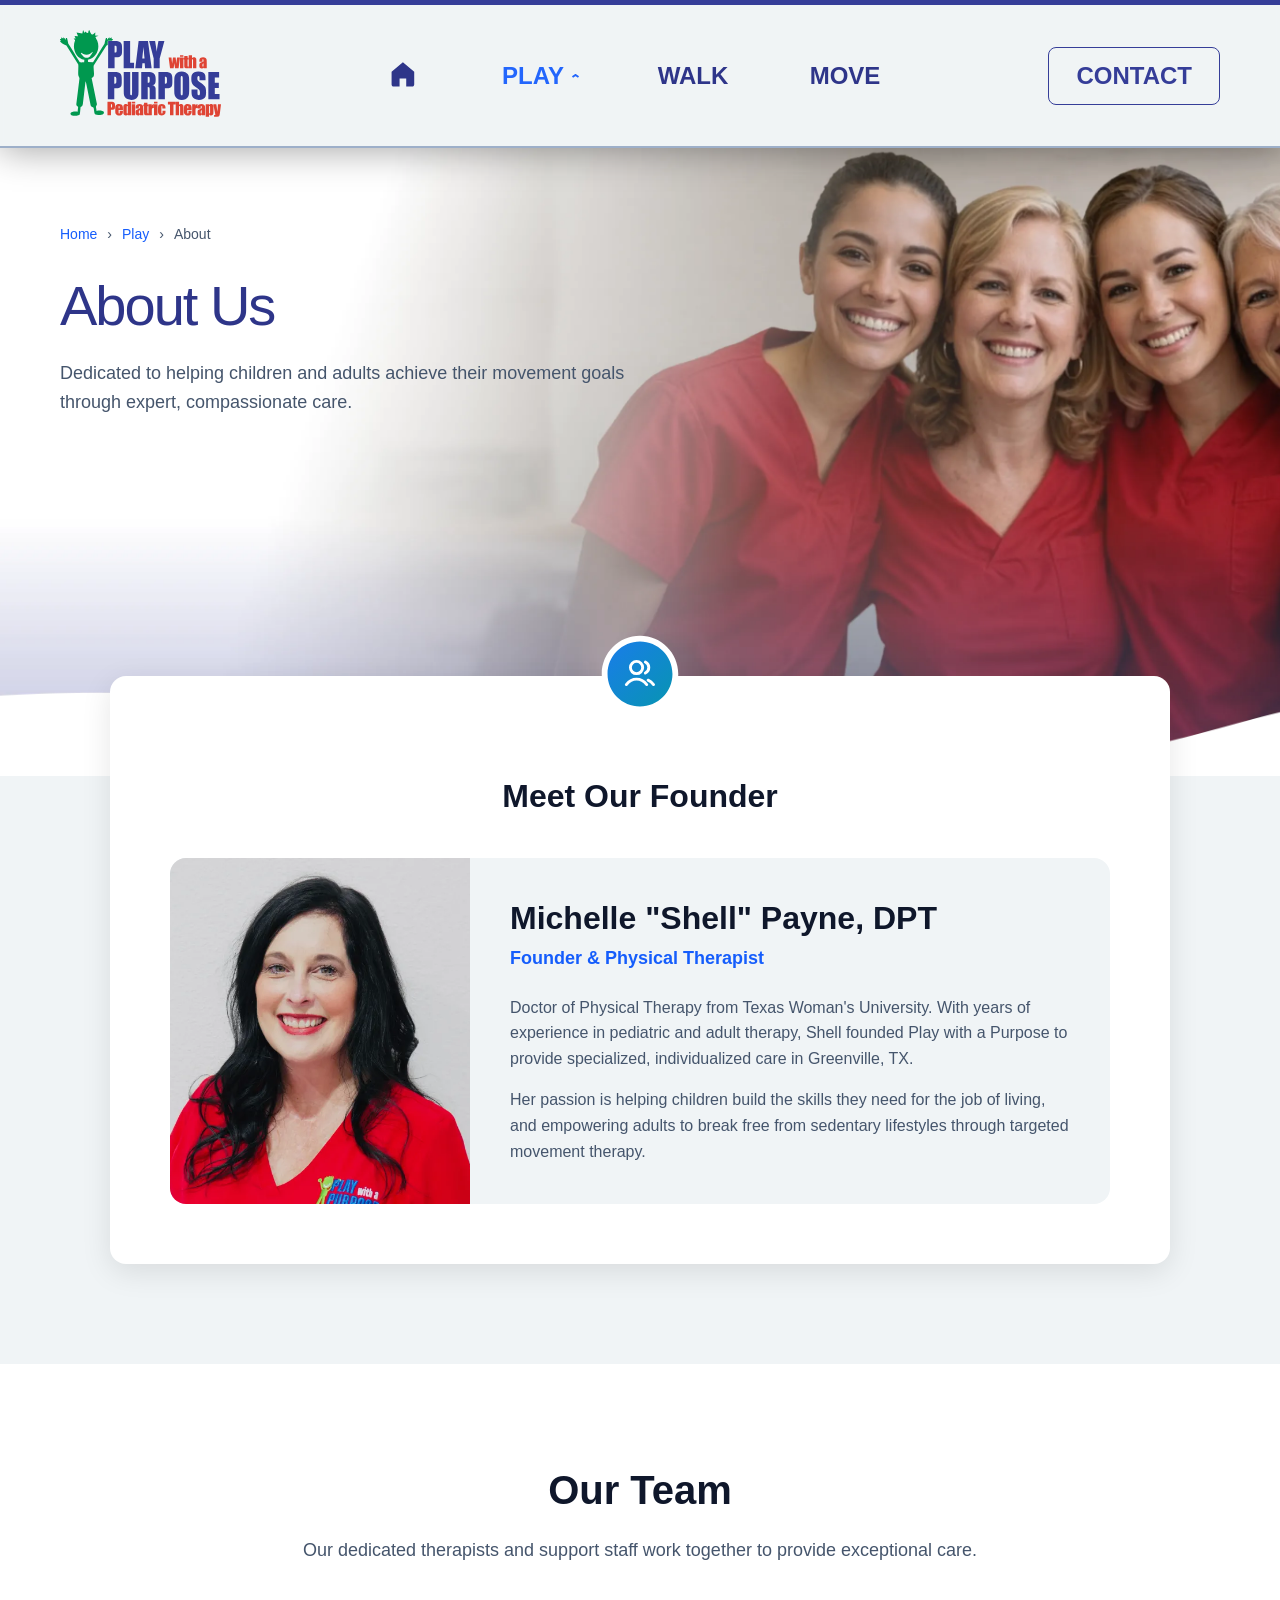
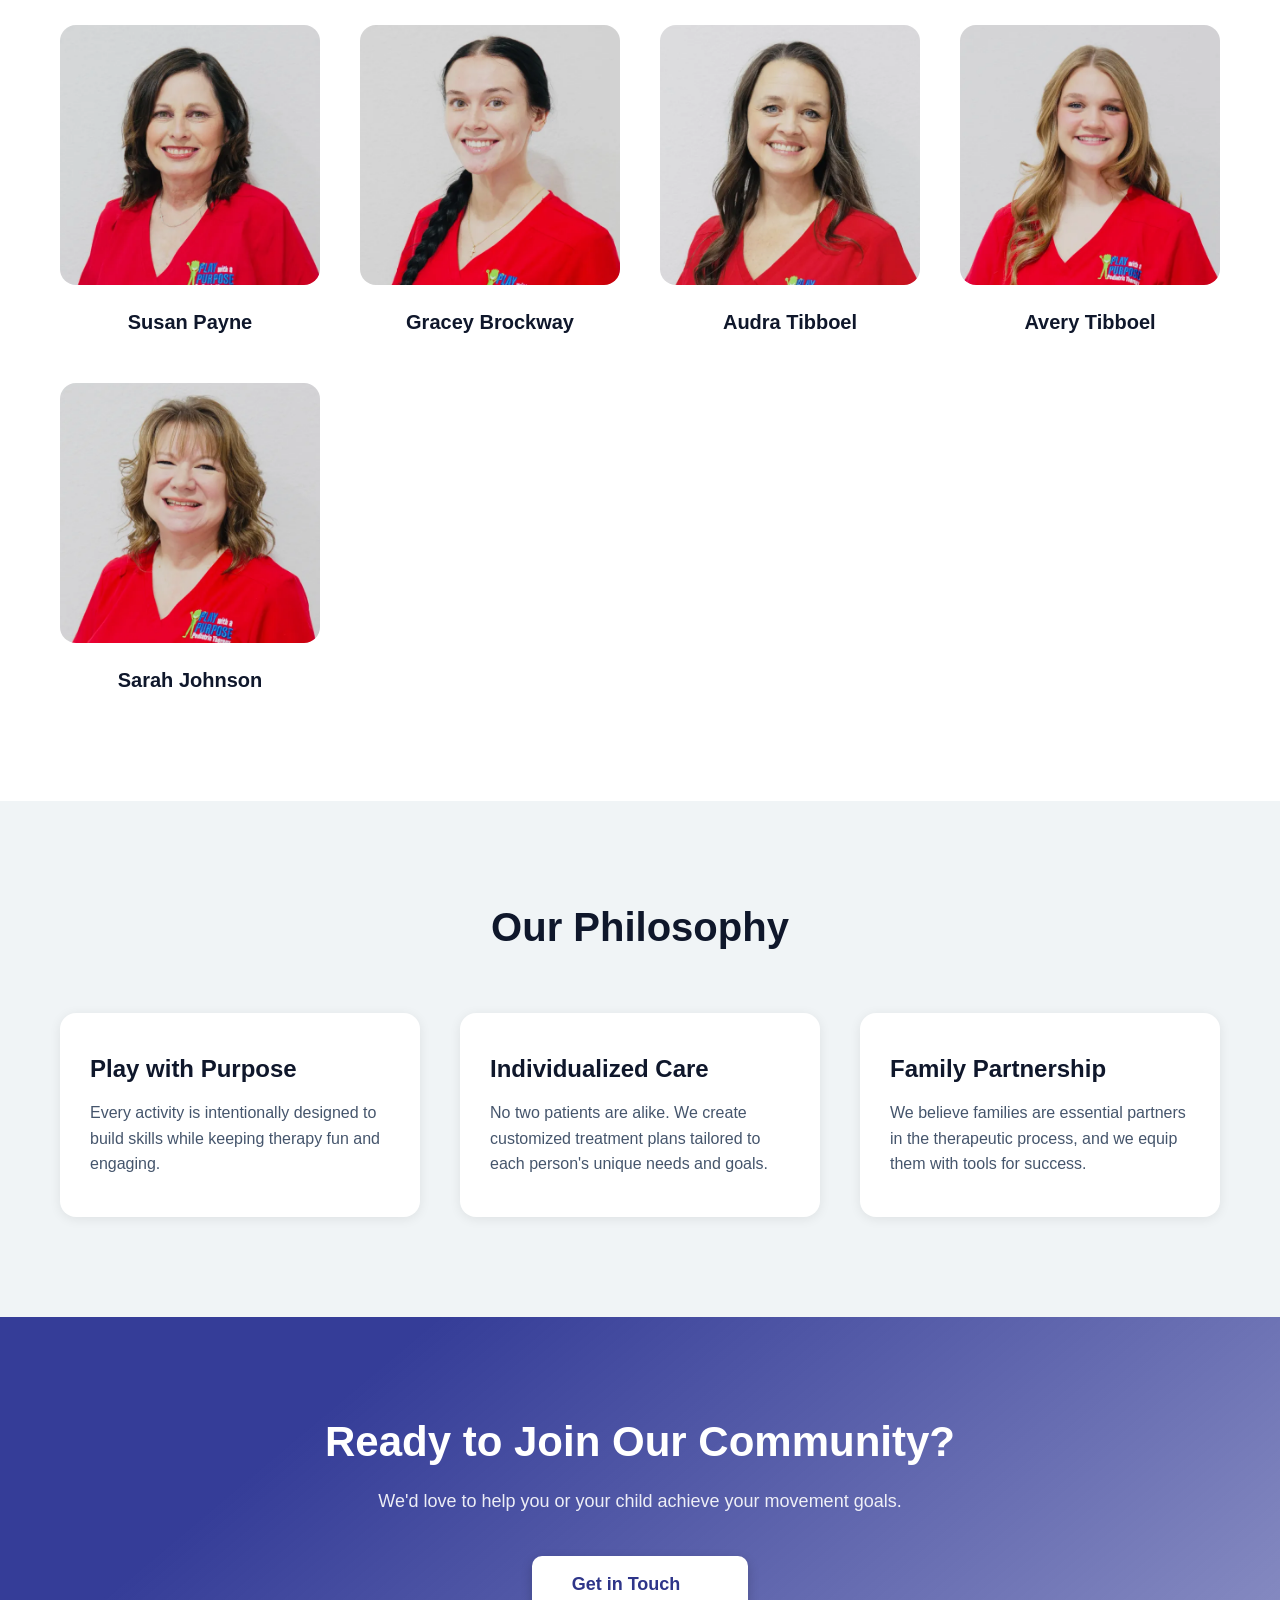
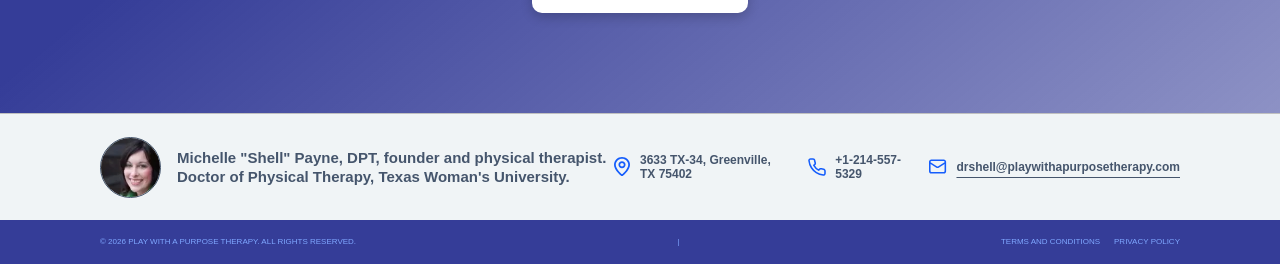
==== about.html @ e1e07c68 "Initial commit - pediatrics therapy website" ====
<!DOCTYPE html>
<html lang="en">
<head>
  <meta charset="UTF-8">
  <meta name="viewport" content="width=device-width, initial-scale=1.0">
  <title>About Us - Play with a Purpose Therapy</title>
  <meta name="description" content="Meet our team and learn about our approach to pediatric therapy in Greenville, TX.">
  <link rel="stylesheet" href="css/main.css">
</head>
<body id="about">
  
  <!-- HEADER / NAVIGATION -->
  <header class="site-header">
    <div class="header-wrapper">
      <div class="header-content">
        <!-- Logo -->
        <a href="index.html" class="logo">
          <img src="assets/NAV/logo-play.svg" alt="Play with a Purpose Therapy" class="logo-img">
        </a>

        <!-- Desktop Navigation -->
        <nav class="desktop-nav">
          <a href="index.html" class="nav-home-icon">
            <svg width="29" height="28" viewBox="0 0 29 28" fill="none">
              <path d="M14.4 2.33L3.08 11.83V24.5C3.08 25.03 3.29 25.54 3.66 25.92C4.04 26.29 4.55 26.5 5.08 26.5H11.08V18.5H17.72V26.5H23.72C24.25 26.5 24.76 26.29 25.14 25.92C25.51 25.54 25.72 25.03 25.72 24.5V11.83L14.4 2.33Z" fill="#2E3589"/>
            </svg>
          </a>
          
          <div class="nav-links">
            <div class="nav-item has-submenu">
              <button class="nav-link active" id="playMenuBtn">
                PLAY
                <svg width="8" height="4" viewBox="0 0 8 4" class="arrow">
                  <path d="M1 1L4 3L7 1" stroke="#2366FC" stroke-width="2" fill="none"/>
                </svg>
              </button>
              <div class="submenu" id="playSubmenu">
                <a href="play.html" class="submenu-link has-icon">
                  <svg width="15" height="14" viewBox="0 0 15 14" fill="none">
                    <path d="M7.5 1L10 6L14.5 7L10.5 10.5L11.5 15L7.5 12.5L3.5 15L4.5 10.5L0.5 7L5 6L7.5 1Z" fill="#45556C"/>
                  </svg>
                  Pediatrics
                </a>
                <a href="conditions.html" class="submenu-link">Conditions</a>
                <a href="solutions.html" class="submenu-link">Solutions</a>
                <a href="understanding.html" class="submenu-link">Understanding</a>
                <a href="about.html" class="submenu-link active">About</a>
              </div>
            </div>
            
            <a href="walk.html" class="nav-link">WALK</a>
            <a href="move.html" class="nav-link">MOVE</a>
          </div>
        </nav>

        <!-- Contact Button (Desktop) -->
        <a href="contact.html" class="contact-btn desktop-contact">CONTACT</a>

        <!-- Mobile Hamburger -->
        <button class="hamburger" id="hamburgerBtn" aria-label="Menu">
          <span></span>
          <span></span>
          <span></span>
        </button>
      </div>
    </div>
  </header>

  <!-- MOBILE FULLSCREEN MENU -->
  <div class="mobile-menu" id="mobileMenu">
    <button class="close-menu" id="closeMenuBtn" aria-label="Close Menu">
      <svg width="24" height="24" viewBox="0 0 24 24" fill="none">
        <path d="M18 6L6 18M6 6L18 18" stroke="white" stroke-width="3" stroke-linecap="round"/>
      </svg>
    </button>
    
    <nav class="mobile-nav">
      <a href="index.html" class="mobile-nav-link">
        <svg width="29" height="28" viewBox="0 0 29 28" fill="none" class="home-icon">
          <path d="M14.4 2.33L3.08 11.83V24.5C3.08 25.03 3.29 25.54 3.66 25.92C4.04 26.29 4.55 26.5 5.08 26.5H11.08V18.5H17.72V26.5H23.72C24.25 26.5 24.76 26.29 25.14 25.92C25.51 25.54 25.72 25.03 25.72 24.5V11.83L14.4 2.33Z" fill="white"/>
        </svg>
        HOME
      </a>
      
      <div class="mobile-nav-item">
        <button class="mobile-nav-link mobile-submenu-toggle active" id="mobilePlayBtn">
          PLAY
          <svg width="12" height="8" viewBox="0 0 12 8" class="mobile-arrow">
            <path d="M1 1L6 6L11 1" stroke="white" stroke-width="2" fill="none"/>
          </svg>
        </button>
        <div class="mobile-submenu" id="mobilePlaySubmenu">
          <a href="play.html">Pediatrics</a>
          <a href="conditions.html">Conditions</a>
          <a href="solutions.html">Solutions</a>
          <a href="understanding.html">Understanding</a>
          <a href="about.html" class="active">About</a>
        </div>
      </div>
      
      <a href="walk.html" class="mobile-nav-link">WALK</a>
      <a href="move.html" class="mobile-nav-link">MOVE</a>
      <a href="contact.html" class="mobile-nav-link contact-link">CONTACT</a>
    </nav>
  </div>

  <!-- HERO SECTION - Simple 700px background -->
  <section class="hero-secondary about-hero">
    <div class="hero-background">
      <img src="assets/play-about/hero-img.webp" alt="" class="hero-bg-image">
    </div>
    
    <div class="hero-content-wrapper dark">
      <div class="breadcrumb">
        <a href="index.html">Home</a>
        <span class="separator">›</span>
        <a href="play.html">Play</a>
        <span class="separator">›</span>
        <span>About</span>
      </div>
      
      <h1 class="page-title">About Us</h1>
      <p class="page-description">
        Dedicated to helping children and adults achieve their movement goals through expert, compassionate care.
      </p>
    </div>
  </section>

  <!-- SECONDARY CONTENT SECTION - Overlapping white container -->
  <section class="secondary-content">
    <div class="secondary-container">
      
      <div class="secondary-card">
        <!-- Centered Icon - nested inside card so it moves with it -->
        <div class="section-icon-centered">
          <img src="assets/play-about/icons-large.svg" alt="">
        </div>

        <h2 class="section-title">Meet Our Founder</h2>

        <!-- FOUNDER CONTENT -->
      <div class="founder-card">
        <img src="assets/play-about/team-01-large.webp" alt="Michelle Shell Payne, DPT" class="founder-image">
        <div class="founder-content">
          <h2 class="founder-name">Michelle "Shell" Payne, DPT</h2>
          <p class="founder-title">Founder & Physical Therapist</p>
          <p class="founder-bio">
            Doctor of Physical Therapy from Texas Woman's University. With years of experience in pediatric and adult therapy, Shell founded Play with a Purpose to provide specialized, individualized care in Greenville, TX.
          </p>
          <p class="founder-bio">
            Her passion is helping children build the skills they need for the job of living, and empowering adults to break free from sedentary lifestyles through targeted movement therapy.
          </p>
        </div>
      </div>
      
    </div>
    
  </div>
  </section>

  <!-- TEAM SECTION -->
  <section class="team-section">
    <div class="team-container">
      <h2 class="section-title">Our Team</h2>
      <p class="section-description">
        Our dedicated therapists and support staff work together to provide exceptional care.
      </p>
      
      <div class="team-grid">
        
        
        <div class="team-member">
          <img src="assets/play-about/team-02.webp" alt="Team member" class="team-photo">
          <h3 class="team-name">Susan Payne</h3>
          <!-- <p class="team-role">Movement Specialist</p> -->
        </div>
        
        <div class="team-member">
          <img src="assets/play-about/team-03.webp" alt="Team member" class="team-photo">
          <h3 class="team-name">Gracey Brockway</h3>
          <!-- <p class="team-role">Orthotics Specialist</p> -->
        </div>
        
        <div class="team-member">
          <img src="assets/play-about/team-04.webp" alt="Team member" class="team-photo">
          <h3 class="team-name">Audra Tibboel</h3>
          <!-- <p class="team-role">Physical Therapist</p> -->
        </div>
        
        <div class="team-member">
          <img src="assets/play-about/team-05.webp" alt="Team member" class="team-photo">
          <h3 class="team-name">Avery Tibboel</h3>
          <!-- <p class="team-role">Office Manager</p> -->
        </div>
        <div class="team-member">
          <img src="assets/play-about/team-06.webp" alt="Team member" class="team-photo">
          <h3 class="team-name">Sarah Johnson</h3>
          <!-- <p class="team-role">Pediatric PT Assistant</p> -->
        </div>


      </div>
    </div>
  </section>

  <!-- PHILOSOPHY SECTION -->
  <section class="philosophy-section">
    <div class="philosophy-container">
      <h2 class="section-title">Our Philosophy</h2>
      <div class="philosophy-content">
        <div class="philosophy-item">
          <h3 class="philosophy-title">Play with Purpose</h3>
          <p class="philosophy-description">
            Every activity is intentionally designed to build skills while keeping therapy fun and engaging.
          </p>
        </div>
        <div class="philosophy-item">
          <h3 class="philosophy-title">Individualized Care</h3>
          <p class="philosophy-description">
            No two patients are alike. We create customized treatment plans tailored to each person's unique needs and goals.
          </p>
        </div>
        <div class="philosophy-item">
          <h3 class="philosophy-title">Family Partnership</h3>
          <p class="philosophy-description">
            We believe families are essential partners in the therapeutic process, and we equip them with tools for success.
          </p>
        </div>
      </div>
    </div>
  </section>

  <!-- CTA SECTION -->
  <section class="cta-section">
    <div class="cta-container">
      <h2 class="cta-title">Ready to Join Our Community?</h2>
      <p class="cta-description">We'd love to help you or your child achieve your movement goals.</p>
      <a href="contact.html" class="cta-btn">
        Get in Touch
        <svg width="16" height="16" viewBox="0 0 16 16" fill="none">
          <path d="M8 4L12 8L8 12M4 8H12" stroke="white" stroke-width="2" stroke-linecap="round"/>
        </svg>
      </a>
    </div>
  </section>

  <!-- FOOTER -->
  <footer class="site-footer">
    <div class="footer-content">
      <div class="footer-bio">
        <img src="assets/NAV/footer-avatar.webp" alt="Michelle Shell Payne, DPT" class="footer-avatar">
        <p>Michelle "Shell" Payne, DPT, founder and physical therapist. Doctor of Physical Therapy, Texas Woman's University.</p>
      </div>
      
      <div class="footer-contact">
        <div class="footer-item">
          <img src="assets/NAV/footer-icon-address.svg" alt="" width="20" height="20">
          <span>3633 TX-34, Greenville, TX 75402</span>
        </div>
        
        <div class="footer-item">
          <img src="assets/NAV/footer-icon-phone.svg" alt="" width="20" height="20">
          <span>+1-214-557-5329</span>
        </div>
        
        <div class="footer-item">
          <img src="assets/NAV/footer-icon-email.svg" alt="" width="20" height="20">
          <a href="mailto:drshell@playwithapurposetherapy.com">drshell@playwithapurposetherapy.com</a>
        </div>
      </div>
    </div>
    
    <div class="footer-bottom">
      <p>© 2026 Play with a Purpose Therapy. All rights reserved.</p>
      <span class="divider">|</span>
      <div class="footer-links">
        <span>Terms and Conditions</span>
        <span>Privacy Policy</span>
      </div>
    </div>
  </footer>

  <script src="js/main.js"></script>
</body>
</html>
---- css/main.css ----
/* MAIN STYLES - LANDING PAGE */

:root {
  --main-blue: #353D98;
  --secondary-blue: #2E3589;
  --light-blue: #155DFC;
  --bright-blue: #2366FC;
  --accent-blue: #DBEAFE;
  --red: #E7000B;
  --green: #00A63E;
  --text-dark: #45556C;
  --text-darker: #0F172B;
  --bg-light: #F0F4F6;
  --bg-white: #FFFFFF;
  --max-width: 1500px;
}

html, body {
  margin: 0;
  padding: 0;
  width: 100%;
  max-width: 100%;
  overflow-x: hidden;
}

* {
  margin: 0;
  padding: 0;
  box-sizing: border-box;
  scrollbar-width: thin;
  scrollbar-color: transparent transparent;
}

body {
  font-size: 16px;
  font-family: 'Inter', sans-serif;
  text-decoration: none;
  font-family: 'Inter', -apple-system, BlinkMacSystemFont, 'Segoe UI', sans-serif;
  background-color: var(--bg-light);
  color: var(--text-dark);
  /* line-height: 1.6; ------- Caused layout issues in Hero Section */
}

/* Overlay scrollbar that appears on hover/scroll */
::-webkit-scrollbar {
  width: 8px;
}

::-webkit-scrollbar-track {
  background: transparent;
}

::-webkit-scrollbar-thumb {
  background: rgba(0, 0, 0, 0.3);
  border-radius: 4px;
  opacity: 0;
  transition: opacity 0.3s;
}

body:hover::-webkit-scrollbar-thumb,
body:active::-webkit-scrollbar-thumb {
  opacity: 1;
}

body:hover {
  scrollbar-color: rgba(0, 0, 0, 0.3) transparent;
}

/* ========== HEADER ========== */
.site-header {
  position: fixed;
  top: 0;
  left: 0;
  right: 0;
  z-index: 1000;
  background: rgba(240, 244, 246, 0.9);
  backdrop-filter: blur(2px);
  border-top: 5px solid var(--main-blue);
  box-shadow: 0 4px 35px rgba(0, 0, 0, 0.36);
}

.header-wrapper {
  width: 100%;
}

.header-content {
  max-width: var(--max-width);
  margin: 0 auto;
  display: flex;
  align-items: center;
  justify-content: space-between;
  padding: 25px 60px;
  position: relative;
}

.header-content::after {
  content: '';
  position: absolute;
  bottom: -2px;
  left: 0;
  right: 0;
  height: 2px;
  background: #9DAFC9;
  z-index: -1; /* Behind nav items and submenu */
}

.logo {
  display: block;
}

.logo-img {
  height: 87px;
  width: auto;
}

.desktop-nav {
  display: flex;
  align-items: center;
  gap: 46px;
  position: absolute;
  left: 50%;
  transform: translateX(-50%);
}

.nav-home-icon {
  display: flex;
  align-items: center;
  justify-content: center;
  width: 60px;
  height: 60px;
  padding: 14px;
  border: none;
  border-bottom: 3px solid transparent;
  transition: all 0.3s;
  text-decoration: none;
}

.nav-home-icon svg {
  width: 29px;
  height: 28px;
}

.nav-home-icon.active {
  border-bottom-color: var(--secondary-blue);
}

.nav-home-icon:hover {
  background: rgba(0, 0, 0, 0.05);
}

.nav-links {
  display: flex;
  align-items: center;
  gap: 27px;
}

.nav-item {
  position: relative;
}

.nav-link {
  font-family: 'Inter', sans-serif;
  font-weight: 700;
  font-size: 24px;
  color: var(--secondary-blue);
  text-decoration: none;
  text-transform: uppercase;
  padding: 22px;
  display: flex;
  align-items: center;
  gap: 8px;
  background: transparent;
  border: none;
  cursor: pointer;
  transition: background-color 0.3s;
  min-width: 125px;
  justify-content: center;
}

.nav-link:hover {
  background: rgba(0, 0, 0, 0.05);
}

.nav-link.active {
  color: var(--bright-blue);
}

.nav-link .arrow {
  transition: transform 0.3s;
}

.nav-item.active .arrow,
.nav-link.active .arrow {
  transform: rotate(180deg);
}

/* Submenu */
.submenu {
  position: absolute;
  top: calc(100% + 0px);
  left: 50%;
  transform: translateX(-50%);
  background: white;
  border: 1px solid #797979;
  border-radius: 15px;
  min-width: 300px;
  padding: 20px;
  opacity: 0;
  visibility: hidden;
  transform: translateX(-50%) translateY(-10px);
  transition: all 0.3s;
  z-index: 1001; /* Above header (z-index: 1000) */
  box-shadow: 0 4px 12.6px rgba(0, 0, 0, 0.25);
}

.submenu::before {
  content: '';
  position: absolute;
  top: -10px;
  left: 50%;
  transform: translateX(-50%);
  width: 20px;
  height: 21px;
  background: url('data:image/svg+xml,<svg width="20" height="21" viewBox="0 0 20 21" fill="white" xmlns="http://www.w3.org/2000/svg"><path d="M10 0L20 21H0L10 0Z"/></svg>') no-repeat center;
}

.submenu.active {
  opacity: 1;
  visibility: visible;
  transform: translateX(-50%) translateY(0);
}

.submenu-link {
  display: flex;
  align-items: center;
  gap: 10px;
  padding: 16px 40px 16px 40px;
  color: var(--text-dark);
  text-decoration: none;
  font-size: 16px;
  font-weight: 700;
  text-transform: uppercase;
  letter-spacing: 1.2px;
  transition: all 0.2s;
  border-bottom: 1px solid rgba(69, 85, 108, 0.2);
}

.submenu-link:last-child {
  border-bottom: none;
}

.submenu-link:hover {
  background: var(--bg-light);
  color: var(--light-blue);
}

.submenu-link.has-icon {
  padding-left: 40px;
}

.submenu-link svg {
  width: 14px;
  height: 14px;
}

.contact-btn {
  background: transparent;
  color: var(--main-blue);
  padding: 14px 27px;
  border-radius: 8px;
  font-weight: 700;
  font-size: 24px;
  text-decoration: none;
  border: 1px solid var(--main-blue);
  transition: all 0.3s;
}

.contact-btn:hover {
  background: var(--main-blue);
  color: white;
}

/* Hamburger Menu */
.hamburger {
  display: none;
  flex-direction: column;
  gap: 6px;
  background: none;
  border: none;
  cursor: pointer;
  padding: 10px;
}

.hamburger span {
  width: 30px;
  height: 3px;
  background: var(--main-blue);
  transition: all 0.3s;
}

.hamburger.active span:nth-child(1) {
  transform: rotate(45deg) translate(8px, 8px);
}

.hamburger.active span:nth-child(2) {
  opacity: 0;
}

.hamburger.active span:nth-child(3) {
  transform: rotate(-45deg) translate(8px, -8px);
}

/* Mobile Menu - Same as contact.css */
.mobile-menu {
  position: fixed;
  top: 0;
  left: 0;
  width: 100%;
  height: 100vh;
  background: linear-gradient(135deg, var(--main-blue) 0%, var(--secondary-blue) 100%);
  z-index: 9999;
  display: flex;
  flex-direction: column;
  align-items: center;
  justify-content: center;
  opacity: 0;
  visibility: hidden;
  transition: all 0.3s;
}

.mobile-menu.active {
  opacity: 1;
  visibility: visible;
}

.close-menu {
  position: absolute;
  top: 30px;
  right: 30px;
  background: none;
  border: none;
  cursor: pointer;
  padding: 10px;
}

.mobile-nav {
  display: flex;
  flex-direction: column;
  align-items: center;
  gap: 20px;
  width: 100%;
  max-width: 400px;
}

.mobile-nav-item {
  width: 100%;
}

.mobile-nav-link {
  font-family: 'Inter', sans-serif;
  font-weight: 700;
  font-size: 32px;
  color: white;
  text-decoration: none;
  padding: 20px;
  display: flex;
  align-items: center;
  justify-content: center;
  gap: 12px;
  background: transparent;
  border: none;
  cursor: pointer;
  width: 100%;
  transition: background-color 0.3s;
}

.mobile-nav-link:hover {
  background: rgba(255, 255, 255, 0.1);
}

.mobile-nav-link.active {
  background: rgba(255, 255, 255, 0.15);
}

.mobile-nav-link.contact-link {
  background: rgba(255, 255, 255, 0.2);
  border-radius: 8px;
  margin-top: 20px;
}

.mobile-nav-link .home-icon {
  width: 32px;
  height: 32px;
}

.mobile-submenu-toggle {
  justify-content: center;
}

.mobile-arrow {
  transition: transform 0.3s;
}

.mobile-nav-item.active .mobile-arrow {
  transform: rotate(180deg);
}

.mobile-submenu {
  max-height: 0;
  overflow: hidden;
  transition: max-height 0.3s;
  background: rgba(0, 0, 0, 0.2);
  border-radius: 8px;
  margin-top: 10px;
}


.mobile-submenu.active {
  max-height: 400px;
}

.mobile-submenu a {
  display: block;
  padding: 15px 20px;
  color: white;
  text-decoration: none;
  font-size: 20px;
  text-align: center;
  transition: background-color 0.2s;
}

.mobile-submenu a:hover {
  background: rgba(255, 255, 255, 0.1);
}

/* ==========================================================================
   MAIN CONTENT SECTIONS
   ========================================================================== */

/* 
  STANDARD SECTION PATTERN:
  - Direct section wrapper with max-width: var(--max-width) and margin: 0 auto
  - Horizontal padding: 60px (adjusts in responsive)
  - NO unnecessary nested wrapper divs unless there's a specific layout reason
  - Use flexbox for content layout
  - Use min-height instead of fixed height for responsive flexibility
  - Use max-width instead of fixed width for responsive flexibility
  
  EXCEPTION CASES:
  - Hero: Has .hero-background for full-width background image (uses absolute positioning)
  - If a section needs full-width background + centered content, use positioning like Hero
*/

/* ========== HERO SECTION ========== */
/* Special case: Full-width background image with centered content */
.hero {
  position: relative;
  width: 100%;
  min-height: 630px;
  margin-top: 148px;
  overflow: visible;
}

/* Full-width background layer */
.hero-background {
  position: absolute;
  top: 0;
  left: 0;
  width: 100%;
  height: 100%;
  overflow: hidden;
}

.hero-bg-image {
  width: 100%;
  height: 100%;
  object-fit: cover;
  object-position: 0 0;
  align-self: stretch;
}

.hero-content {
  position: relative;
  max-width: var(--max-width);
  margin: 0 auto;
  height: 100%;
  display: flex;
  align-items: flex-start;
  justify-content: space-between;
  padding: 0 60px;
  padding-top: 151px;
  padding-left: 114px;
  z-index: 2;
}

.hero-left {
  display: flex;
  flex-direction: column;
  align-items: flex-start; /* Prevents button from stretching full-width */
  gap: 24px;
  flex-shrink: 0;
  min-width: 506px;
}

.notification-pill {
  background: rgba(239, 246, 255, 0.12);
  backdrop-filter: blur(2px);
  border: 0px 0px 1.167px solid rgba(219, 234, 254, 0.28);
  border-radius: 2px;
  padding: 7px 15px;
  display: inline-flex;
  align-items: center;
  gap: 12px;
  font-family: 'Inter', sans-serif;
  font-weight: 500;
  font-size: 14px;
  color: white;
  max-width: 293px; /* Changed from width to max-width */
}

.pill-dot {
  width: 4.6px;
  height: 4.6px;
  background: white;
  border-radius: 50%;
}

.hero-title {
  font-family: 'Inter', sans-serif;
  font-weight: 800;
  font-size: 54.6px;
  letter-spacing: -2.3px;
  text-transform: uppercase;
  color: white;
  width: 506px;
  margin: 0;
}

.hero-subtitle {
  font-family: 'Inter', sans-serif;
  font-weight: 300;
  font-size: 58.9px;
  line-height: 80px;
  text-transform: uppercase;
  color: white;
  width: 495px;
  margin: 0;
}

#home .hero-subtitle {
  margin-top:-30px;
}

.hero-btn {
  background: #EDEDED;
  color: var(--light-blue);
  text-transform: uppercase;
  padding: 22px 43px;
  border-radius: 11px;
  font-family: 'Inter', sans-serif;
  font-weight: 700;
  font-size: 21px;
  text-decoration: none;
  display: inline-flex;
  align-items: center;
  gap: 13px;
  transition: transform 0.2s, box-shadow 0.2s;
}

.hero-btn:hover {
  transform: translateY(-2px);
  box-shadow: 0 4px 12px rgba(0, 0, 0, 0.2);
}

.btn-arrow {
  width: 15px;
  height: 15px;
}

.hero-right {
  position: relative;
  max-width: 808px; /* Match the image wrapper size */
  flex-shrink: 0; /* Prevent shrinking */
}





.hero-right::after {
  content: '';
  position: absolute;
  bottom: -100px; /* Or wherever */
  left: 0;
  width: 417px;
  height: 197px;
  background: url('assets/PORTAL/hero-gym-cushions.webp') no-repeat;
  background-size: contain;
  z-index: 5; /* Control layering */
}




.hero-image-wrapper {
  position: relative; /* Changed from absolute - allows natural flow */
  width: 808px;
  margin-top: -60px; /* Negative margin for upward shift instead of absolute positioning */
}

.hero-gym-image {
  width: 100%;
  height: auto; /* Changed from 100% to auto for proper aspect ratio */
}

.hero-cushions {
  position: absolute;
  left: 0;
  top: 417px;
  width: 417px;
  height: 197px;
  z-index: 1;
}

.hero-ropes {
  position: absolute;
  left: 75px;
  top: 666px;
  width: 250px;
  height: 248px;
  z-index: 3;
}

/* ========== THREE PATHS SECTION ========== */
/* Standard section pattern: max-width container with horizontal padding */
.three-paths {
  max-width: var(--max-width);
  margin: 0 auto;
  padding: 100px 60px;
}

.section-header {
  text-align: center;
  margin-bottom: 80px;
}

.section-header h2 {
  font-family: 'Inter', sans-serif;
  font-weight: 700;
  font-size: 43px;
  line-height: 40px;
  letter-spacing: -0.53px;
  color: var(--text-dark);
  margin-bottom: 20px;
}

.section-header p {
  font-family: 'Inter', sans-serif;
  font-weight: 400;
  font-size: 23px;
  line-height: 35px;
  letter-spacing: -0.31px;
  color: var(--text-dark);
}

.services-grid {
  display: flex;
  justify-content: space-between;
  gap: 25px;
  flex-wrap: wrap; /* Allow wrapping on smaller screens */
}

/* ALIGN TEXT LEFT --------------------------
.service-card {
  text-align: left;
}*/


.service-card {
  background: white;
  border-radius: 16px;
  width: 390px;
  height: 484px;
  overflow: hidden;
  box-shadow: 0px 4.341px 12.154px rgba(0, 0, 0, 0.15);
  position: relative;
}

.card-image {
  position: relative;
  height: 190px;
  overflow: hidden;
  border-radius: 16px 16px 0 0;
}

.card-image img {
  width: 100%;
  height: 100%;
  object-fit: cover;
}

.card-icon {
  position: absolute;
  top: 16px;
  left: 16px;
  width: 40px;
  height: 40px;
  z-index: 2;
}

.card-icon img {
  width: 100%;
  height: 100%;
}

.walk-shoe-decoration {
  position: absolute;
  top: 76.42px;
  left: 29.27px;
  width: 83.44px;
  height: 102.24px;
  z-index: 2;
}

.card-content {
  padding: 29.122px;
  display: flex;
  flex-direction: column;
  gap: 9.101px;
}

.card-header {
  text-align: left;
  margin-bottom: 9px;
}

.card-label {
  font-family: 'Inter', sans-serif;
  font-weight: 700;
  font-size: 10.921px;
  line-height: 14.561px;
  letter-spacing: 1.0921px;
  text-transform: uppercase;
  color: var(--light-blue);
  display: block;
  margin-bottom: 5px;
}

.card-label.red {
  color: var(--red);
}

.card-label.green {
  color: var(--green);
}

.card-title {
  font-family: 'Inter', sans-serif;
  font-weight: 700;
  font-size: 21.842px;
  line-height: 29.122px;
  letter-spacing: 0.064px;
  color: var(--text-darker);
  margin: 0;
  text-transform: uppercase;
}

.card-description {
  font-family: 'Inter', sans-serif;
  font-weight: 400;
  font-size: 14.561px;
  line-height: 23.662px;
  letter-spacing: -0.2844px;
  color: var(--text-dark);
  margin: 0;
}

p.card-description {
 
  max-height: 40px !important;
 
}
.card-btn {
  background: var(--light-blue);
  color: white;
  padding: 10.47px 20px;
  border-radius: 9.101px;
  font-family: 'Inter', sans-serif;
  font-weight: 500;
  font-size: 14.561px;
  text-decoration: none;
  display: flex;
  align-items: center;
  justify-content: center;
  gap: 10px;
  transition: transform 0.2s, box-shadow 0.2s;
  margin-top: 60px;
}

.card-btn:hover {
  transform: translateY(-2px);
  box-shadow: 0 4px 12px rgba(21, 93, 252, 0.4);
}

.btn-red {
  background: var(--red);
}

.btn-red:hover {
  box-shadow: 0 4px 12px rgba(231, 0, 11, 0.4);
}

.btn-green {
  background: var(--green);
}

.btn-green:hover {
  box-shadow: 0 4px 12px rgba(0, 166, 62, 0.4);
}

.card-btn svg {
  width: 14.561px;
  height: 14.561px;
}

/* ========== FOOTER ========== */
/* ========== FOOTER ========== */
/* Standard section pattern: max-width container with horizontal padding */
.site-footer {
  width: 100%;
}

.footer-content {
  display: flex;
  align-items: center;
  justify-content: space-between;
  padding: 0 100px;
  height: 107px;
  background: var(--bg-light);
  border-top: 1px solid #C0C0C0;
}

.footer-bio {
  display: flex;
  gap: 16px;
  align-items: center;
  max-width: 512px;
}

.footer-avatar {
  width: 61px;
  height: 61px;
  border-radius: 50%;
  border: 1.039px solid var(--text-dark);
  object-fit: cover;
  flex-shrink: 0;
}

.footer-bio p {
  font-size: 15px;
  line-height: 19px;
  color: var(--text-dark);
  font-weight: 600;
}

.footer-contact {
  display: flex;
  gap: 26px;
  align-items: center;
}

.footer-item {
  display: flex;
  align-items: center;
  gap: 8px;
  font-size: 12px;
  color: var(--text-dark);
  font-weight: 600;
}

.footer-item img {
  width: 20px;
  height: 20px;
  flex-shrink: 0;
}

.footer-item a {
  color: var(--text-dark);
  text-decoration: underline;
  text-decoration-skip-ink: none;
  text-underline-offset: 40%;
}

.footer-bottom {
  background: var(--main-blue);
  color: #7FA7FF;
  display: flex;
  align-items: center;
  justify-content: space-between;
  padding: 12px 100px;
  font-size: 8px;
  font-family: 'SF Pro Text', sans-serif;
  text-transform: uppercase;
  /* max-width: 1500px; */
  margin: 0 auto;
}

.footer-bottom p {
  margin: 0;
  line-height: 20px;
}

.footer-bottom .divider {
  line-height: 20px;
  margin: 0 7px;
}

.footer-links {
  display: flex;
  gap: 14px;
  align-items: center;
}

.footer-links span {
  line-height: 20px;
  cursor: default;
}

/* ========== RESPONSIVE ========== */
@media (max-width: 1024px) {
  .hero-content {
    flex-direction: column;
    padding: 100px 40px 40px;
    align-items: center;
    text-align: center;
  }
  
  .hero-left {
    align-items: center;
    margin-bottom: 40px;
    min-width: auto;
  }
  
  .hero-title {
    width: 100%;
    max-width: 600px;
  }
  
  .hero-subtitle {
    width: 100%;
    max-width: 600px;
  }
  
  .hero-right {
    margin-top: 0;
    margin-bottom: -100px;
    width: 90%;
    max-width: 500px;
    z-index: 10;
    position: relative;
  }
  
  .hero-image-wrapper {
    margin-top: 0;
    width: 100%;
  }
  
  .services-grid {
    flex-direction: column;
    align-items: center;
    padding: 0 40px;
  }
  
  .footer-content {
    flex-direction: column;
    gap: 40px;
  }
}

@media (max-width: 768px) {
  /* Show mobile menu elements */
  .desktop-nav,
  .desktop-contact {
    display: none;
  }
  
  .hamburger {
    display: flex;
  }
  
  .header-content {
    padding: 20px 30px;
  }
  
  .logo-img {
    height: 60px;
  }
  
  .hero {
    height: auto;
    margin-top: 100px;
  }
  
  .hero-content {
    padding: 60px 20px 40px;
    align-items: center;
    text-align: center;
  }
  
  .hero-left {
    align-items: center;
    margin-bottom: 30px;
  }
  
  .hero-right {
    margin-bottom: -80px;
  }
  
  .hero-cushions {
    display: none;
  }
  
  .hero-title {
    font-size: 36px;
    line-height: 1.2;
    width: 100%;
    text-align: center;
  }
  
  .three-paths {
    padding-top: 120px;
  }
  
  .hero-subtitle {
    font-size: 32px;
    line-height: 1.2;
    width: 100%;
    text-align: center;
  }
  
  .three-paths {
    padding: 80px 20px;
  }
  
  .section-header {
    margin-bottom: 60px;
  }
  
  .section-header h2 {
    font-size: 32px;
  }
  
  .section-header p {
    font-size: 18px;
  }
  
  .services-grid {
    padding: 0 20px;
  }
  
  .service-card {
    width: 100%;
    max-width: 400px;
  }
  
  .footer-content {
    padding: 30px 20px;
    flex-direction: column;
    height: auto;
    gap: 20px;
  }
  
  .footer-bio {
    flex-direction: column;
    text-align: center;
    align-items: center;
  }
  
  .footer-contact {
    flex-direction: column;
    gap: 15px;
  }
  
  .footer-bottom {
    flex-direction: column;
    gap: 10px;
    padding: 15px 20px;
  }
  
  .footer-bottom .divider {
    display: none;
  }
  
  .footer-links {
    flex-direction: column;
    gap: 8px;
  }
}

@media (max-width: 480px) {
  .hero-title {
    font-size: 28px;
  }
  
  .hero-subtitle {
    font-size: 26px;
  }
  
  .notification-pill {
    font-size: 12px;
    width: auto;
  }
  
  .section-header h2 {
    font-size: 28px;
  }
  
  .mobile-nav-link {
    font-size: 24px;
  }
  
  .mobile-submenu a {
    font-size: 18px;
  }
}

/* ========== PAGE HERO (SUBPAGES) ========== */
.page-hero {
  position: relative;
  padding: 180px 0 120px;
  background: var(--bg-light);
  overflow: hidden;
}

.page-hero .hero-background {
  position: absolute;
  top: 0;
  left: 0;
  width: 100%;
  height: 100%;
  z-index: 0;
}

.page-hero .hero-bg-image {
  width: 100%;
  height: 100%;
  object-fit: cover;
  opacity: 0.3;
}

.page-hero .hero-content-wrapper {
  position: relative;
  max-width: var(--max-width);
  margin: 0 auto;
  padding: 0 60px;
  z-index: 1;
}

.breadcrumb {
  font-family: 'Inter', sans-serif;
  font-size: 14px;
  color: var(--text-dark);
  margin-bottom: 30px;
  display: flex;
  align-items: center;
  gap: 10px;
}

.breadcrumb a {
  color: var(--light-blue);
  text-decoration: none;
  transition: color 0.2s;
}

.breadcrumb a:hover {
  color: var(--secondary-blue);
  text-decoration: underline;
}

.breadcrumb .separator {
  color: var(--text-dark);
}

.page-title {
  font-family: 'Inter', sans-serif;
  font-weight: 400;
  font-size: 56px;
  line-height: 1.2;
  letter-spacing: -2px;
  color: var(--secondary-blue);
  margin: 0 0 20px;
}

.page-subtitle {
  font-family: 'Inter', sans-serif;
  font-weight: 600;
  font-size: 32px;
  line-height: 1.3;
  color: var(--text-dark);
  margin: 0 0 20px;
}

.page-description {
  font-family: 'Inter', sans-serif;
  font-weight: 400;
  font-size: 18px;
  line-height: 1.6;
  color: var(--text-dark);
  max-width: 600px;
  margin: 0;
}

.hero-icon-large {
  margin-bottom: 30px;
}

.hero-icon-large img {
  width: 80px;
  height: 80px;
}

/* Page-specific hero colors */
.play-hero .page-title,
.play-hero .page-subtitle,
.play-hero .page-description,
.play-hero .breadcrumb {
  color: var(--light-blue);
  color: white;
}


.walk-hero .page-title,
.walk-hero .page-subtitle,
.walk-hero .page-description,
.walk-hero .breadcrumb{
  /* color: var(--red); */
  color: white;
}

/* Walk Hero - Matching Figma design */
.walk-label {
  display: inline-block;
  background: var(--red);
  padding: 7px 24px;
  border-radius: 8px;
  font-family: 'Inter', sans-serif;
  font-weight: 700;
  font-size: 18px;
  line-height: 16px;
  letter-spacing: 1.2px;
  text-transform: uppercase;
  color: white;
  margin-bottom: 10px;
}

.walk-title {
  font-family: 'Inter', sans-serif;
  font-weight: 700;
  font-size: 54px;
  line-height: 57.861px;
  letter-spacing: -1.2251px;
  color: #F0F4F6 !important;
  text-transform: uppercase;
  margin-bottom: 10px;
}

.walk-description {
  font-family: 'Inter', sans-serif;
  font-weight: 300;
  font-size: 37.227px;
  line-height: 44.115px;
  letter-spacing: -0.3343px;
  color: white !important;
  max-width: 570px;
}

.move-hero .page-title,
.move-title {
  color: var(--green);
}
#move .hero-secondary.move-hero * {
  color: white !important
}

/* Move Hero - Layered image structure */
.move-woman-dog {
  position: absolute;
  right: 263px; /* 1500 - 685 - 552 = 263px from right edge to center in 1500px container */
  top: -43px;
  width: 553px;
  height: 789px;
  z-index: 1;
  pointer-events: none;
}

.move-woman-dog img {
  width: 100%;
  height: 100%;
  object-fit: contain;
  object-position: center bottom;
}

.move-label {
  display: inline-block;
  background: var(--green);
  padding: 7px 24px;
  border-radius: 8px;
  font-family: 'Inter', sans-serif;
  font-weight: 700;
  font-size: 18px;
  line-height: 16px;
  letter-spacing: 1.2px;
  text-transform: uppercase;
  color: white;
  margin-bottom: 37px;
}

.move-title {
  font-family: 'Inter', sans-serif;
  font-weight: 700;
  font-size: 54px;
  line-height: 57.861px;
  letter-spacing: -1.75px;
  color: #F0F4F6 !important;
  margin-bottom: 25px;
}

.move-description {
  font-family: 'Inter', sans-serif;
  font-weight: 300;
  font-size: 37.227px;
  line-height: 44.115px;
  letter-spacing: -0.3343px;
  color: white !important;
  max-width: 594px;
}

/* .understanding-hero .page-title {
  color: white;
}

.understanding-hero .page-description {
  color: white;
} */

.contact-hero .page-title,
.contact-hero .page-subtitle,
.contact-hero .page-description,
.contact-hero .breadcrumb,
.contact-hero .breadcrumb a,
.contact-hero .breadcrumb .separator {
  color: var(--main-blue);
}

.contact-hero .hero-bg-overlay {
  position: absolute;
  top: 0;
  left: 0;
  width: 100%;
  height: 100%;
  background: linear-gradient(-31.1649deg, rgba(255, 255, 255, 0) 59.91%, rgb(255, 255, 255) 98.389%);
  pointer-events: none;
  z-index: 1;
}

.contact-hero .hero-content-wrapper {
  position: relative;
  z-index: 2;
}

.contact-hero .page-title {
  font-family: 'Inter', sans-serif;
  font-weight: 500;
  font-size: 56.266px;
  line-height: 57.861px;
  letter-spacing: -1.2251px;
  margin-bottom: 24px;
}

.hero-title-underline {
  width: 47px;
  height: 3px;
  background: var(--main-blue);
  margin-bottom: 27px;
}

.contact-description,
.conditions-description {
  font-family: 'Inter', sans-serif;
  font-weight: 300;
  font-size: 28px;
  line-height: 40px;
  letter-spacing: -0.3343px;
  max-width: 520px;
  color: #000;
}

.conditions-description {
  max-width: 461px;
  text-shadow: 0px 4px 21.2px white;
}

/* Contact Secondary Section */
.contact-secondary {
  background: transparent;
  padding: 0;
}

.contact-secondary .secondary-container {
  max-width: 1500px;
  padding: 0 107px;
}

.contact-card {
  position: relative;
  top: -156px;
  background: linear-gradient(to bottom, white 47.86%, rgba(255, 255, 255, 0) 84.986%);
  border: 4px solid #CADAF9;
  border-bottom: none;
  border-radius: 35px 35px 0 0;
  padding: 157px 70px 40px;
  min-height: 843px;
  margin-bottom: -156px;
}

.contact-icon {
  position: absolute;
  top: 0;
  left: 50%;
  transform: translate(-50%, -50%);
  width: 138px;
  height: 138px;
  display: flex;
  align-items: center;
  justify-content: center;
}

/* Contact Form Styles */
.contact-form {
  max-width: 1001px;
  margin: 0 auto;
  display: flex;
  flex-direction: column;
  gap: 38px;
}

.form-row {
  display: grid;
  grid-template-columns: 1fr 1fr;
  gap: 17px;
}

.form-input,
.form-textarea {
  width: 100%;
  padding: 16px;
  font-family: 'Inter', sans-serif;
  font-size: 16.624px;
  font-weight: 400;
  color: var(--text-dark);
  background: white;
  border: 1px solid var(--text-dark);
  border-radius: 10px;
  letter-spacing: -0.3247px;
}

.form-input::placeholder,
.form-textarea::placeholder {
  color: rgba(69, 85, 108, 0.5);
}

.form-input:focus,
.form-textarea:focus {
  outline: none;
  border-color: var(--light-blue);
}

.form-textarea {
  resize: vertical;
  min-height: 189px;
  line-height: 24.937px;
}

.form-submit-btn {
  width: 214px;
  margin: 0 auto;
  padding: 17px 40px;
  font-family: 'Inter', sans-serif;
  font-size: 20.78px;
  font-weight: 700;
  line-height: 29.093px;
  letter-spacing: -0.4667px;
  color: white;
  background: linear-gradient(168.037deg, rgb(84, 137, 255) 24.93%, rgb(58, 70, 214) 122.98%);
  border: none;
  border-radius: 5.223px;
  cursor: pointer;
  transition: all 0.3s ease;
}

.form-submit-btn:hover {
  transform: translateY(-2px);
  box-shadow: 0 4px 12px rgba(84, 137, 255, 0.4);
}

/* Clinic Section */
.clinic-section {
  background: linear-gradient(175.929deg, rgb(247, 250, 254) 38.614%, rgb(129, 162, 246) 135.72%);
  background-blend-mode: normal;
  position: relative;
  padding: 60px;
}

.clinic-section::before {
  content: '';
  position: absolute;
  top: 0;
  left: 0;
  right: 0;
  bottom: 0;
  background: rgb(228, 232, 234);
  pointer-events: none;
}

.clinic-section .clinic-title,
.clinic-section .clinic-subtitle,
.clinic-section .clinic-content {
  position: relative;
  z-index: 1;
}

.clinic-title {
  font-family: 'Inter', sans-serif;
  font-weight: 700;
  font-size: 43px;
  line-height: 40px;
  color: var(--text-darker);
  text-align: center;
  margin-bottom: 12px;
  letter-spacing: -0.5309px;
}

.clinic-subtitle {
  font-family: 'Inter', sans-serif;
  font-weight: 500;
  font-size: 23.137px;
  line-height: 43px;
  color: var(--text-darker);
  text-align: center;
  margin-bottom: 49px;
  letter-spacing: 0.0824px;
}

.clinic-content {
  max-width: 1380px;
  margin: 0 auto;
  display: flex;
  gap: 74px;
  align-items: center;
}

.map-container {
  flex: 0 0 auto;
  width: 581px;
  height: 533px;
  border: 22px solid white;
  border-radius: 15px;
  box-shadow: 0px 1px 19px rgba(0, 0, 0, 0.27);
  overflow: hidden;
}

.clinic-details {
  flex: 1;
  display: flex;
  flex-direction: column;
  gap: 54px;
}

.detail-item {
  display: flex;
  gap: 16px;
}

.detail-icon {
  flex-shrink: 0;
  width: 48px;
  height: 48px;
  display: flex;
  align-items: center;
  justify-content: center;
  border-radius: 10px;
}

.detail-text {
  flex: 1;
}

.detail-text strong {
  font-family: 'Inter', sans-serif;
  font-weight: 400;
  font-size: 16px;
  line-height: 24px;
  color: var(--text-darker);
  display: block;
  margin-bottom: 4px;
  letter-spacing: -0.3664px;
}

.detail-text p {
  font-family: 'Inter', sans-serif;
  font-weight: 400;
  font-size: 16px;
  line-height: 24px;
  color: var(--text-darker);
  margin: 0;
  letter-spacing: -0.3664px;
}

.detail-text a {
  color: var(--text-darker);
  text-decoration: none;
}

.detail-text a:hover {
  text-decoration: underline;
}

/* ========== ARCHETYPE 2: SECONDARY PAGES ========== */
/* Simple hero with overlapping content container */

.hero-secondary {
  position: relative;
  width: 100%;
  min-height: 630px;
  margin-top: 146px; /* Account for fixed header */
  overflow: visible;
}

.hero-secondary .hero-background {
  position: absolute;
  top: 0;
  left: 0;
  width: 100%;
  height: 100%;
  z-index: 0;
}

.hero-secondary .hero-bg-image {
  width: 100%;
  height: 100%;
  display: block;
  object-fit: cover;
  object-position: center center;
}

.hero-secondary .hero-content-wrapper {
  position: absolute;
  top: 0;
  left: 0;
  right: 0;
  max-width: var(--max-width);
  margin: 0 auto;
  padding: 80px 60px 0;
  z-index: 1;
}

/* Secondary content section - gray background starts at hero bottom */
.secondary-content {
  position: relative;
  background: var(--bg-light);
  padding: 0 0 100px;
  /* NO negative margin - starts right after hero */
}

.secondary-container {
  max-width: var(--max-width);
  margin: 0 auto;
  padding: 0 110px; /* 110px padding on left and right */
  position: relative;
}

/* Centered icon that sits on top of white card - 137x137px */
.section-icon-centered {
  position: absolute;
  top: 0; /* Sits at the very top edge of white card */
  left: 50%;

  transform: translate(-50%, -50%); /* Centers both horizontally and pulls up by 50% so center sits at top edge */
  /* z-index: 100; Highest z-index - sits above everything */
  /* width: 137px;
  height: 137px; */
}

.section-icon-centered img {
  width: 80px;
  height: 80px;
}

/* White card - THIS is what overlaps the hero with negative positioning */
.secondary-card {
  position: relative;
  top: -100px; /* Pulls WHITE CARD up to overlap hero */
  background: white;
  border-radius: 16px;
  padding: 100px 60px 60px; /* Extra top padding for the icon */
  box-shadow: 0 8px 30px rgba(0, 0, 0, 0.1);
  margin-bottom: -100px; /* Compensate for the negative top so content below flows correctly */
}

.secondary-card .section-title {
  font-family: 'Inter', sans-serif;
  font-weight: 700;
  font-size: 32px;
  line-height: 1.3;
  color: var(--text-darker);
  text-align: center;
  margin: 0 0 40px;
}

.content-description {
  font-family: 'Inter', sans-serif;
  font-weight: 400;
  font-size: 16px;
  line-height: 1.6;
  color: var(--text-dark);
  text-align: center;
  max-width: 800px;
  margin: 0 auto 40px;
}

.content-image-centered {
  max-width: 600px;
  margin: 0 auto 60px;
}

.content-image-centered img {
  width: 100%;
  height: auto;
  display: block;
}

/* Styles for content inside secondary-card */
.secondary-card .conditions-container,
.secondary-card .solution-features,
.secondary-card .founder-card {
  margin-top: 40px;
}

.secondary-card .solution-features {
  display: grid;
  grid-template-columns: repeat(auto-fit, minmax(250px, 1fr));
  gap: 30px;
  margin-bottom: 0;
}

.secondary-card .feature-item {
  background: var(--bg-light);
  border-radius: 12px;
  padding: 30px 24px;
  box-shadow: none;
}

.secondary-card .founder-card {
  background: var(--bg-light);
  border-radius: 16px;
  overflow: hidden;
  display: grid;
  grid-template-columns: 300px 1fr;
  box-shadow: none;
  margin: 0;
}

.secondary-card .founder-image {
  width: 100%;
  height: 100%;
  object-fit: cover;
}

.secondary-card .founder-content {
  padding: 40px;
}

/* ========== ACCORDION COMPONENT ========== */
/* Left-aligned arrows for better UX (iOS-style) */
.accordion-container {
  max-width: 800px;
  margin: 0 auto;
}

.accordion-item {
  border-bottom: 1px solid #E5E7EB;
}

.accordion-item:last-child {
  border-bottom: none;
}

.accordion-trigger {
  width: 100%;
  background: none;
  border: none;
  padding: 24px 0;
  display: flex;
  align-items: center;
  gap: 16px;
  cursor: pointer;
  text-align: left;
  transition: all 0.2s;
}

.accordion-trigger:hover {
  opacity: 0.7;
}

/* Arrow on the LEFT for better scanability */
.accordion-arrow {
  flex-shrink: 0;
  color: var(--text-dark);
  transition: transform 0.3s ease;
}

.accordion-item.active .accordion-arrow {
  transform: rotate(90deg); /* Points down when open */
}

.accordion-title {
  font-family: 'Inter', sans-serif;
  font-weight: 700;
  font-size: 16px;
  letter-spacing: 1px;
  text-transform: uppercase;
  color: var(--text-darker);
  flex: 1;
}

.accordion-content {
  max-height: 0;
  overflow: hidden;
  transition: max-height 0.3s ease, padding 0.3s ease;
  padding: 0 0 0 28px; /* Align with title (16px arrow + 12px gap) */
}

.accordion-item.active .accordion-content {
  max-height: 500px; /* Adjust based on content */
  padding: 0 0 24px 28px;
}

.accordion-content p {
  font-family: 'Inter', sans-serif;
  font-weight: 400;
  font-size: 16px;
  line-height: 1.6;
  color: var(--text-dark);
  margin: 0 0 16px;
}

.accordion-content p:last-child {
  margin-bottom: 0;
}

/* ========== SERVICES NAVIGATION SECTION (Play page) ========== */
.services-nav-section {
  background: white;
  padding: 100px 0;
}

.services-nav-container {
  max-width: var(--max-width);
  margin: 0 auto;
  padding: 0 60px;
}

.services-nav-container .section-title {
  font-family: 'Inter', sans-serif;
  font-weight: 700;
  font-size: 40px;
  line-height: 1.3;
  color: var(--text-darker);
  text-align: center;
  margin-bottom: 60px;
}

.services-nav-grid {
  display: grid;
  grid-template-columns: repeat(auto-fit, minmax(280px, 1fr));
  gap: 40px;
  max-width: 1200px;
  margin: 0 auto;
}

.service-nav-card {
  background: white;
  border: 2px solid #E5E7EB;
  border-radius: 16px;
  padding: 40px 30px;
  text-decoration: none;
  display: flex;
  flex-direction: column;
  align-items: center;
  text-align: center;
  transition: all 0.3s ease;
  position: relative;
}

.service-nav-card:hover {
  border-color: var(--light-blue);
  box-shadow: 0 8px 24px rgba(21, 93, 252, 0.15);
  transform: translateY(-4px);
}

.service-nav-icon {
  width: 80px;
  height: 80px;
  margin-bottom: 24px;
}

.service-nav-icon img {
  width: 100%;
  height: 100%;
  object-fit: contain;
}

.service-nav-title {
  font-family: 'Inter', sans-serif;
  font-weight: 700;
  font-size: 24px;
  line-height: 1.3;
  color: var(--text-darker);
  margin: 0 0 12px;
}

.service-nav-description {
  font-family: 'Inter', sans-serif;
  font-weight: 400;
  font-size: 16px;
  line-height: 1.5;
  color: var(--text-dark);
  margin: 0 0 20px;
}

.service-nav-arrow {
  margin-top: auto;
  opacity: 0.5;
  transition: opacity 0.3s, transform 0.3s;
}

.service-nav-card:hover .service-nav-arrow {
  opacity: 1;
  transform: translateX(4px);
}

/* ========== CTA SECTION ========== */
.cta-section {
  /* background: linear-gradient(135deg, var(--secondary-blue) 0%, var(--main-blue) 100%); */
  /* background: radial-gradient(183.71% 175.9% at -1.53% 100%, #81A2F6 0%, #F0F4F6 100%); */
  background: linear-gradient(320deg, rgba(53, 61, 152, 0.50) -10.76%, #353D98 75.05%), linear-gradient(0deg, #FFF 0%, #FFF 100%), radial-gradient(183.71% 175.9% at -1.53% 100%, #81A2F6 0%, #F0F4F6 100%);
  padding: 100px 0;
  text-align: center;
}

.cta-container {
  max-width: var(--max-width);
  margin: 0 auto;
  padding: 0 60px;
}

.cta-title {
  font-family: 'Inter', sans-serif;
  font-weight: 700;
  font-size: 42px;
  line-height: 1.2;
  color: white;
  margin: 0 0 20px;
}

.cta-description {
  font-family: 'Inter', sans-serif;
  font-weight: 400;
  font-size: 18px;
  line-height: 1.6;
  color: rgba(255, 255, 255, 0.9);
  margin: 0 0 40px;
  max-width: 600px;
  margin-left: auto;
  margin-right: auto;
}

.cta-btn {
  background: white;
  color: var(--secondary-blue);
  padding: 18px 40px;
  border-radius: 10px;
  font-family: 'Inter', sans-serif;
  font-weight: 700;
  font-size: 18px;
  text-decoration: none;
  display: inline-flex;
  align-items: center;
  gap: 12px;
  transition: all 0.3s ease;
  box-shadow: 0 4px 12px rgba(0, 0, 0, 0.2);
}

.cta-btn:hover {
  transform: translateY(-2px);
  box-shadow: 0 8px 20px rgba(0, 0, 0, 0.3);
}

.cta-btn.btn-red {
  background: var(--red);
  color: white;
}

.cta-btn.btn-green {
  background: var(--green);
  color: white;
}

/* ========== CONDITIONS LIST SECTION ========== */
.conditions-list-section {
  background: white;
  padding: 100px 0;
}

.conditions-container {
  max-width: var(--max-width);
  margin: 0 auto;
  padding: 0 60px;
}

.condition-item {
  display: flex;
  gap: 40px;
  align-items: flex-start;
  padding: 40px 0;
  border-bottom: 1px solid #E5E7EB;
}

.condition-item:last-child {
  border-bottom: none;
}

.condition-icon {
  flex-shrink: 0;
  width: 80px;
  height: 80px;
}

.condition-icon img {
  width: 100%;
  height: 100%;
  object-fit: contain;
}

.condition-content {
  flex: 1;
}

.condition-title {
  font-family: 'Inter', sans-serif;
  font-weight: 700;
  font-size: 28px;
  line-height: 1.3;
  color: var(--text-darker);
  margin: 0 0 16px;
}

.condition-description {
  font-family: 'Inter', sans-serif;
  font-weight: 400;
  font-size: 16px;
  line-height: 1.6;
  color: var(--text-dark);
  margin: 0;
}

/* ========== SOLUTIONS CONTENT SECTION ========== */
.solutions-content-section {
  background: var(--bg-light);
  padding: 100px 0;
}

.solutions-container {
  max-width: var(--max-width);
  margin: 0 auto;
  padding: 0 60px;
}

.solution-intro {
  text-align: center;
  margin-bottom: 80px;
}

.solution-intro .section-title {
  font-family: 'Inter', sans-serif;
  font-weight: 700;
  font-size: 40px;
  line-height: 1.3;
  color: var(--text-darker);
  margin: 0 0 20px;
}

.solution-intro .section-description {
  font-family: 'Inter', sans-serif;
  font-weight: 400;
  font-size: 18px;
  line-height: 1.6;
  color: var(--text-dark);
  max-width: 800px;
  margin: 0 auto;
}

.solution-features {
  display: grid;
  grid-template-columns: repeat(auto-fit, minmax(250px, 1fr));
  gap: 40px;
}

.feature-item {
  background: white;
  border-radius: 16px;
  padding: 40px 30px;
  box-shadow: 0 2px 8px rgba(0, 0, 0, 0.08);
}

.feature-number {
  font-family: 'Inter', sans-serif;
  font-weight: 800;
  font-size: 48px;
  line-height: 1;
  color: var(--light-blue);
  opacity: 0.3;
  margin-bottom: 20px;
}

.feature-title {
  font-family: 'Inter', sans-serif;
  font-weight: 700;
  font-size: 22px;
  line-height: 1.3;
  color: var(--text-darker);
  margin: 0 0 12px;
}

.feature-description {
  font-family: 'Inter', sans-serif;
  font-weight: 400;
  font-size: 16px;
  line-height: 1.6;
  color: var(--text-dark);
  margin: 0;
}

/* ========== UNDERSTANDING CONTENT SECTION ========== */
.understanding-content-section {
  background: white;
  padding: 100px 0;
}

.understanding-container {
  max-width: var(--max-width);
  margin: 0 auto;
  padding: 0 60px;
}

.understanding-intro {
  text-align: center;
  margin-bottom: 80px;
}

.understanding-intro .section-title {
  font-family: 'Inter', sans-serif;
  font-weight: 700;
  font-size: 40px;
  line-height: 1.3;
  color: var(--text-darker);
  margin: 0 0 20px;
}

.understanding-intro .section-description {
  font-family: 'Inter', sans-serif;
  font-weight: 400;
  font-size: 18px;
  line-height: 1.6;
  color: var(--text-dark);
  max-width: 800px;
  margin: 0 auto;
}

.sensory-content-block {
  display: grid;
  grid-template-columns: 1fr 1fr;
  gap: 60px;
  align-items: center;
  margin-bottom: 80px;
}

.content-image {
  border-radius: 16px;
  overflow: hidden;
}

.content-image img {
  width: 100%;
  height: auto;
  display: block;
}

.content-text {
  max-width: 600px;
}

.content-title {
  font-family: 'Inter', sans-serif;
  font-weight: 700;
  font-size: 32px;
  line-height: 1.3;
  color: var(--text-darker);
  margin: 0 0 20px;
}

.content-description {
  font-family: 'Inter', sans-serif;
  font-weight: 400;
  font-size: 16px;
  line-height: 1.6;
  color: var(--text-dark);
  margin: 0 0 20px;
}

.content-list {
  list-style: none;
  padding: 0;
  margin: 20px 0;
}

.content-list li {
  font-family: 'Inter', sans-serif;
  font-weight: 400;
  font-size: 16px;
  line-height: 1.6;
  color: var(--text-dark);
  padding-left: 24px;
  position: relative;
  margin-bottom: 12px;
}

.content-list li::before {
  content: '•';
  position: absolute;
  left: 0;
  color: var(--light-blue);
  font-weight: 700;
}

.signs-section {
  margin-top: 60px;
}

.signs-title {
  font-family: 'Inter', sans-serif;
  font-weight: 700;
  font-size: 32px;
  line-height: 1.3;
  color: var(--text-darker);
  text-align: center;
  margin: 0 0 40px;
}

.signs-grid {
  display: grid;
  grid-template-columns: repeat(auto-fit, minmax(240px, 1fr));
  gap: 30px;
}

.sign-item {
  background: var(--bg-light);
  border-radius: 12px;
  padding: 30px 24px;
  text-align: center;
}

.sign-item h4 {
  font-family: 'Inter', sans-serif;
  font-weight: 700;
  font-size: 18px;
  line-height: 1.3;
  color: var(--text-darker);
  margin: 0 0 12px;
}

.sign-item p {
  font-family: 'Inter', sans-serif;
  font-weight: 400;
  font-size: 14px;
  line-height: 1.5;
  color: var(--text-dark);
  margin: 0;
}

/* ========== WALK PAGE STYLES ========== */
/* ========== WALK PAGE - SECONDARY CONTENT ========== */

/* Custom Orthotic Support Section (white/gradient background) */
.walk-secondary-section.custom-orthotic-support {
  /* background: linear-gradient(176.448deg, rgb(247, 250, 254) 38.614%, rgb(129, 162, 246) 135.72%); */
  background-blend-mode: normal;
  padding: 60px 0;
}

.walk-secondary-section.custom-orthotic-support::before {
  content: '';
  position: absolute;
  top: 0;
  left: 0;
  right: 0;
  bottom: 0;
  background: rgba(255, 255, 255, 0.79);
  pointer-events: none;
}
/* .hero-secondary.walk-hero::after {
  position: relative;
  z-index: 0;
}
.hero-secondary.walk-hero {
  content: '';
  position: absolute;
  top: 0;
  left: 0;
  right: 0;
  bottom: 0;
  background: rgba(255, 255, 255, 0.79);
  pointer-events: none;
  z-index: 100;
} */

.walk-secondary-section.custom-orthotic-support .walk-secondary-container {
  position: relative;
  z-index: 0;
}

/* About Orthotics Section (gradient background) */
.walk-secondary-section.about-orthotics {
  background: linear-gradient(176.448deg, rgb(247, 250, 254) 38.614%, rgb(129, 162, 246) 135.72%);
  padding: 60px 76px 154px;
}

.walk-secondary-section.about-orthotics::before {
  content: '';
  position: absolute;
  top: 0;
  left: 0;
  right: 0;
  bottom: 0;
  background: rgba(228, 232, 234, 0.34);
  pointer-events: none;
}

.walk-secondary-section.about-orthotics .walk-secondary-container {
  position: relative;
  z-index: 1;
}

/* Common Secondary Section Styles */
.walk-secondary-section {
  position: relative;
  overflow: hidden;
}

.walk-secondary-container {
  max-width: 1500px;
  margin: 0 auto;
  display: flex;
  align-items: center;
  justify-content: space-between;
  gap: 80px;
  padding: 0 80px;
}

.walk-secondary-section.about-orthotics .walk-secondary-container {
  padding: 0;
}

/* Image Styles */
.walk-secondary-image {
  flex: 0 0 auto;
  width: 626px;
}

.walk-image-frame {
  position: relative;
  width: 100%;
  height: 532px;
  transform: rotate(3deg);
  border: 12px solid white;
  border-radius: 40px;
  overflow: hidden;
  box-shadow: 0px 5px 18px rgba(0, 0, 0, 0.3);
  background: linear-gradient(to top, rgba(0, 0, 0, 0.2), rgba(0, 0, 0, 0));
}

.walk-image-frame img {
  width: 100%;
  height: 100%;
  object-fit: cover;
  transform: rotate(-3deg) scale(1.2);
  transform-origin: center;
}

/* Content Styles */
.walk-secondary-content {
  flex: 1;
  max-width: 635px;
}

.walk-secondary-messaging {
  margin-bottom: 46px;
}

.walk-secondary-title {
  font-family: 'Inter', sans-serif;
  font-weight: 700;
  font-size: 43px;
  line-height: 40px;
  color: var(--text-darker);
  margin: 0 0 16px;
  letter-spacing: -0.53px;
}

.walk-secondary-subtitle {
  font-family: 'Inter', sans-serif;
  font-weight: 600;
  font-size: 25px;
  line-height: 35px;
  color: var(--text-darker);
  margin: 0;
  letter-spacing: -0.5px;
}

/* About Orthotics Text */
.walk-about-text {
  font-family: 'Inter', sans-serif;
  font-weight: 500;
  font-size: 23.137px;
  line-height: 43px;
  color: var(--text-darker);
  letter-spacing: 0.0824px;
}

.walk-about-text p {
  margin: 0 0 29px;
}

.walk-about-text p:last-child {
  margin-bottom: 0;
}

/* Benefits Section */
.walk-orthotics-benefits {
  margin-bottom: 46px;
}

.walk-benefits-heading {
  font-family: 'Inter', sans-serif;
  font-weight: 700;
  font-size: 24px;
  line-height: 32px;
  color: var(--text-darker);
  text-transform: uppercase;
  letter-spacing: 0.0703px;
  margin: 0 0 20px;
}

.walk-benefits-columns {
  display: flex;
  gap: 49px;
}

.walk-benefits-column {
  flex: 1;
}

.walk-benefits-column p {
  font-family: 'Inter', sans-serif;
  font-weight: 400;
  font-size: 19px;
  line-height: 39px;
  color: var(--text-darker);
  margin: 0;
  letter-spacing: -0.3125px;
}

/* Schedule Consultation Button */
.walk-consultation-btn {
  display: inline-flex;
  align-items: center;
  justify-content: center;
  gap: 8px;
  padding: 12px 59px;
  background: linear-gradient(90deg, #E7000B 0%, #E7000B 100%);
  color: white;
  font-family: 'Inter', sans-serif;
  font-weight: 500;
  font-size: 22px;
  line-height: 24px;
  text-align: center;
  text-decoration: none;
  border-radius: 10px;
  letter-spacing: -0.3125px;
  transition: all 0.3s ease;
}

.walk-consultation-btn:hover {
  background: linear-gradient(90deg, #C00009 0%, #C00009 100%);
  transform: translateY(-2px);
  box-shadow: 0 4px 12px rgba(231, 0, 11, 0.3);
}

.walk-consultation-btn svg {
  flex-shrink: 0;
}

/* ========== MOVE PAGE STYLES ========== */
/* ========== MOVE PAGE - SECONDARY CONTENT ========== */

/* Life-changing Treatment Section (white/gradient background) */
.move-secondary-section.life-changing-treatment {
  background: linear-gradient(176.977deg, rgb(247, 250, 254) 38.614%, rgb(129, 162, 246) 135.72%);
  padding: 155px 0;
  position: relative;
}

.move-secondary-section.life-changing-treatment::before {
  content: '';
  position: absolute;
  top: 0;
  left: 0;
  right: 0;
  bottom: 0;
  background: rgba(255, 255, 255, 0.79);
  pointer-events: none;
}

.move-secondary-section.life-changing-treatment .move-secondary-container {
  position: relative;
  z-index: 1;
}

/* Our Approach Section (gradient background) */
.move-secondary-section.our-approach {
  background: linear-gradient(175.871deg, rgb(247, 250, 254) 38.614%, rgb(129, 162, 246) 135.72%);
  padding: 140px 0;
  position: relative;
}

.move-secondary-section.our-approach::before {
  content: '';
  position: absolute;
  top: 0;
  left: 0;
  right: 0;
  bottom: 0;
  background: rgba(228, 232, 234, 0.66);
  pointer-events: none;
}

.move-secondary-section.our-approach .move-secondary-container {
  position: relative;
  z-index: 1;
}

/* Common Secondary Section Styles */
.move-secondary-section {
  overflow: hidden;
}

.move-secondary-container {
  max-width: 1500px;
  margin: 0 auto;
  display: flex;
  align-items: center;
  justify-content: space-between;
  gap: 90px;
  padding: 0 80px;
}

.move-secondary-section.our-approach .move-secondary-container {
  padding: 0 67px;
}

/* Image Styles */
.move-secondary-image {
  flex: 0 0 auto;
  width: 640px;
}

.move-secondary-image img {
  width: 100%;
  height: auto;
  display: block;
}

.move-secondary-section.our-approach .move-secondary-image {
  width: 640px;
}

/* Content Styles */
.move-secondary-content {
  flex: 1;
  max-width: 606px;
}

.move-secondary-section.our-approach .move-secondary-content {
  max-width: 657px;
}

.move-secondary-messaging {
  margin-bottom: 39px;
}

.move-secondary-title {
  font-family: 'Inter', sans-serif;
  font-weight: 700;
  font-size: 43px;
  line-height: 40px;
  color: var(--text-darker);
  margin: 0 0 16px;
  letter-spacing: -0.53px;
}

.move-secondary-subtitle {
  font-family: 'Inter', sans-serif;
  font-weight: 600;
  font-size: 25px;
  line-height: 35px;
  color: var(--text-darker);
  margin: 0;
  letter-spacing: -0.5px;
}

/* Our Approach Content */
.move-approach-intro {
  font-family: 'Inter', sans-serif;
  font-weight: 500;
  font-size: 23.137px;
  line-height: 43px;
  color: var(--text-darker);
  margin: 0 0 29px;
  letter-spacing: 0.0824px;
}

.move-approach-list {
  font-family: 'Inter', sans-serif;
  font-weight: 500;
  font-size: 23.137px;
  line-height: 62px;
  color: var(--text-darker);
  letter-spacing: 0.0824px;
}

.move-approach-list p {
  margin: 0;
}

/* Schedule Consultation Button (Green) */
.move-consultation-btn {
  display: inline-flex;
  align-items: center;
  justify-content: center;
  gap: 8px;
  padding: 12px 59px;
  background: linear-gradient(90deg, #00A63E 0%, #00A63E 100%);
  color: white;
  font-family: 'Inter', sans-serif;
  font-weight: 500;
  font-size: 22px;
  line-height: 24px;
  text-align: center;
  text-decoration: none;
  border-radius: 10px;
  letter-spacing: -0.3125px;
  transition: all 0.3s ease;
}

.move-consultation-btn:hover {
  background: linear-gradient(90deg, #008C35 0%, #008C35 100%);
  transform: translateY(-2px);
  box-shadow: 0 4px 12px rgba(0, 166, 62, 0.3);
}

.move-consultation-btn svg {
  flex-shrink: 0;
}

/* ========== ABOUT PAGE STYLES ========== */
.about-hero {
  background: white;
}

.about-hero-content {
  display: grid;
  grid-template-columns: 1fr 1fr;
  gap: 60px;
  align-items: center;
}

.about-hero-image {
  border-radius: 16px;
  overflow: hidden;
}

.about-hero-image img {
  width: 100%;
  height: auto;
  display: block;
}

.founder-section {
  background: var(--bg-light);
  padding: 100px 0;
}

.founder-container {
  max-width: var(--max-width);
  margin: 0 auto;
  padding: 0 60px;
}

.founder-card {
  background: white;
  border-radius: 16px;
  overflow: hidden;
  display: grid;
  grid-template-columns: 400px 1fr;
  box-shadow: 0 4px 20px rgba(0, 0, 0, 0.1);
}

.founder-image {
  width: 100%;
  height: 100%;
  object-fit: cover;
}

.founder-content {
  padding: 50px;
  display: flex;
  flex-direction: column;
  justify-content: center;
}

.founder-name {
  font-family: 'Inter', sans-serif;
  font-weight: 700;
  font-size: 32px;
  line-height: 1.3;
  color: var(--text-darker);
  margin: 0 0 8px;
}

.founder-title {
  font-family: 'Inter', sans-serif;
  font-weight: 600;
  font-size: 18px;
  line-height: 1.3;
  color: var(--light-blue);
  margin: 0 0 24px;
}

.founder-bio {
  font-family: 'Inter', sans-serif;
  font-weight: 400;
  font-size: 16px;
  line-height: 1.6;
  color: var(--text-dark);
  margin: 0 0 16px;
}

.founder-bio:last-child {
  margin-bottom: 0;
}

.team-section {
  background: white;
  padding: 100px 0;
}

.team-container {
  max-width: var(--max-width);
  margin: 0 auto;
  padding: 0 60px;
}

.team-container .section-title {
  font-family: 'Inter', sans-serif;
  font-weight: 700;
  font-size: 40px;
  line-height: 1.3;
  color: var(--text-darker);
  text-align: center;
  margin: 0 0 20px;
}

.team-container .section-description {
  font-family: 'Inter', sans-serif;
  font-weight: 400;
  font-size: 18px;
  line-height: 1.6;
  color: var(--text-dark);
  text-align: center;
  margin: 0 0 60px;
}

.team-grid {
  display: grid;
  grid-template-columns: repeat(auto-fit, minmax(220px, 1fr));
  gap: 40px;
}

.team-member {
  text-align: center;
}

.team-photo {
  width: 100%;
  aspect-ratio: 1;
  object-fit: cover;
  border-radius: 16px;
  margin-bottom: 20px;
}

.team-name {
  font-family: 'Inter', sans-serif;
  font-weight: 700;
  font-size: 20px;
  line-height: 1.3;
  color: var(--text-darker);
  margin: 0 0 8px;
}

.team-role {
  font-family: 'Inter', sans-serif;
  font-weight: 500;
  font-size: 14px;
  line-height: 1.4;
  color: var(--text-dark);
  margin: 0;
}

.philosophy-section {
  background: var(--bg-light);
  padding: 100px 0;
}

.philosophy-container {
  max-width: var(--max-width);
  margin: 0 auto;
  padding: 0 60px;
}

.philosophy-container .section-title {
  font-family: 'Inter', sans-serif;
  font-weight: 700;
  font-size: 40px;
  line-height: 1.3;
  color: var(--text-darker);
  text-align: center;
  margin: 0 0 60px;
}

.philosophy-content {
  display: grid;
  grid-template-columns: repeat(auto-fit, minmax(280px, 1fr));
  gap: 40px;
}

.philosophy-item {
  background: white;
  border-radius: 16px;
  padding: 40px 30px;
  box-shadow: 0 2px 12px rgba(0, 0, 0, 0.08);
}

.philosophy-title {
  font-family: 'Inter', sans-serif;
  font-weight: 700;
  font-size: 24px;
  line-height: 1.3;
  color: var(--text-darker);
  margin: 0 0 16px;
}

.philosophy-description {
  font-family: 'Inter', sans-serif;
  font-weight: 400;
  font-size: 16px;
  line-height: 1.6;
  color: var(--text-dark);
  margin: 0;
}

/* ========== CONTACT PAGE STYLES ========== */
.consultation-section {
  background: white;
  padding: 100px 0;
}

.form-card {
  max-width: 600px;
  margin: 0 auto;
  background: white;
  border-radius: 16px;
  padding: 50px 40px;
  box-shadow: 0 4px 20px rgba(0, 0, 0, 0.1);
  text-align: center;
}

.form-icon-wrapper {
  margin-bottom: 30px;
}

.form-icon {
  display: inline-block;
}

.form-card h2 {
  font-family: 'Inter', sans-serif;
  font-weight: 700;
  font-size: 32px;
  line-height: 1.3;
  color: var(--text-darker);
  margin: 0 0 40px;
}

.contact-form {
  display: flex;
  flex-direction: column;
  gap: 20px;
}

.form-row {
  display: grid;
  grid-template-columns: 1fr 1fr;
  gap: 20px;
}

.contact-form input,
.contact-form textarea {
  width: 100%;
  padding: 14px 18px;
  border: 2px solid #E5E7EB;
  border-radius: 8px;
  font-family: 'Inter', sans-serif;
  font-size: 16px;
  color: var(--text-dark);
  transition: border-color 0.2s;
}

.contact-form input:focus,
.contact-form textarea:focus {
  outline: none;
  border-color: var(--light-blue);
}

.contact-form textarea {
  resize: vertical;
  min-height: 120px;
}

.submit-btn {
  background: var(--light-blue);
  color: white;
  padding: 16px 40px;
  border: none;
  border-radius: 8px;
  font-family: 'Inter', sans-serif;
  font-weight: 700;
  font-size: 16px;
  cursor: pointer;
  transition: all 0.3s ease;
}

.submit-btn:hover {
  background: var(--secondary-blue);
  transform: translateY(-2px);
  box-shadow: 0 4px 12px rgba(21, 93, 252, 0.4);
}

.clinic-section {
  background: var(--bg-light);
  padding: 100px 0;
}

.clinic-section h2 {
  font-family: 'Inter', sans-serif;
  font-weight: 700;
  font-size: 40px;
  line-height: 1.3;
  color: var(--text-darker);
  text-align: center;
  margin: 0 0 10px;
}

.clinic-subtitle {
  font-family: 'Inter', sans-serif;
  font-weight: 400;
  font-size: 18px;
  line-height: 1.5;
  color: var(--text-dark);
  text-align: center;
  margin: 0 0 60px;
}

.clinic-content {
  max-width: var(--max-width);
  margin: 0 auto;
  padding: 0 60px;
  display: grid;
  grid-template-columns: 1fr 1fr;
  gap: 60px;
}

.map-container {
  border-radius: 16px;
  overflow: hidden;
  height: 500px;
}

.clinic-details {
  display: flex;
  flex-direction: column;
  gap: 30px;
}

.detail-item {
  display: flex;
  gap: 20px;
  align-items: flex-start;
}

.detail-icon {
  flex-shrink: 0;
  width: 48px;
  height: 48px;
  background: rgba(84, 137, 255, 0.1);
  border-radius: 12px;
  display: flex;
  align-items: center;
  justify-content: center;
}

.detail-text {
  flex: 1;
}

.detail-text strong {
  font-family: 'Inter', sans-serif;
  font-weight: 700;
  font-size: 16px;
  color: var(--text-darker);
  display: block;
  margin-bottom: 8px;
}

.detail-text p {
  font-family: 'Inter', sans-serif;
  font-weight: 400;
  font-size: 14px;
  line-height: 1.6;
  color: var(--text-dark);
  margin: 0;
}

.detail-text a {
  color: var(--light-blue);
  text-decoration: none;
}

.detail-text a:hover {
  text-decoration: underline;
}

/* ========== MOBILE RESPONSIVE UPDATES ========== */
@media (max-width: 1024px) {
  /* ARCHETYPE 2: Fix secondary hero and content */
  .hero-secondary {
    height: 500px; /* Reduce from 700px */
    margin-top: 120px;
  }
  
  .hero-secondary .hero-content-wrapper {
    padding: 60px 40px 0;
  }
  
  .secondary-container {
    padding: 0 40px; /* Reduce from 110px */
  }
  
  .secondary-card {
    top: -200px; /* Less overlap on tablet */
    margin-bottom: -200px;
    padding: 80px 40px 40px;
  }
  
  /* Original fixes */
  .about-hero-content,
  .sensory-content-block,
  .clinic-content {
    grid-template-columns: 1fr;
  }
  
  .secondary-card .founder-card {
    grid-template-columns: 1fr;
  }
  
  .secondary-card .founder-image {
    height: 300px;
  }
  
  .secondary-card .solution-features {
    grid-template-columns: 1fr;
  }
  
  .founder-card {
    grid-template-columns: 1fr;
  }
  
  .founder-image {
    height: 400px;
  }
  
  .walk-secondary-container,
  .move-secondary-container {
    flex-direction: column;
    gap: 60px;
    padding: 0 40px;
  }

  .walk-secondary-section.about-orthotics,
  .move-secondary-section.life-changing-treatment,
  .move-secondary-section.our-approach {
    padding: 60px 40px 100px;
  }
  
  .walk-secondary-image,
  .move-secondary-image {
    width: 100%;
    max-width: 500px;
  }
  
  .walk-image-frame,
  .move-image-frame {
    height: 400px;
  }
  
  .walk-benefits-columns {
    flex-direction: column;
    gap: 20px;
  }
  
  .services-grid-move {
    grid-template-columns: 1fr;
  }
}

@media (max-width: 768px) {
  /* ARCHETYPE 2: Mobile fixes for secondary pages */
  .hero-secondary {
    height: 400px; /* Further reduce on mobile */
    margin-top: 100px;
  }
  
  .hero-secondary .hero-content-wrapper {
    padding: 50px 20px 0;
    text-align: center;
  }
  
  .breadcrumb {
    justify-content: center;
  }
  
  .page-title,
  .page-subtitle,
  .page-description {
    text-align: center;
  }
  
  .secondary-container {
    padding: 0 20px; /* Mobile-friendly padding */
  }
  
  .secondary-card {
    top: -150px; /* Minimal overlap on mobile */
    margin-bottom: -150px;
    padding: 70px 30px 30px;
    border-radius: 12px;
  }
  
  .section-icon-centered img {
    width: 60px;
    height: 60px;
  }
  
  .secondary-card .section-title {
    font-size: 24px;
    margin-bottom: 30px;
  }
  
  .content-image-centered {
    margin-bottom: 40px;
  }
  
  .accordion-trigger {
    padding: 20px 0;
  }
  
  .accordion-title {
    font-size: 14px;
  }
  
  /* CTA Section mobile */
  .cta-section {
    padding: 60px 0;
  }
  
  .cta-container {
    padding: 0 20px;
  }
  
  .cta-title {
    font-size: 28px;
  }
  
  .cta-description {
    font-size: 16px;
  }
  
  .cta-btn {
    padding: 14px 30px;
    font-size: 16px;
  }
  
  /* Original mobile fixes */
  .page-hero {
    padding: 140px 0 80px;
  }
  
  .page-hero .hero-content-wrapper {
    padding: 0 30px;
  }
  
  .page-title {
    font-size: 42px;
  }
  
  .page-subtitle {
    font-size: 24px;
  }
  
  .services-nav-container,
  .conditions-container,
  .solutions-container,
  .understanding-container,
  .services-container,
  .team-container,
  .philosophy-container {
    padding: 0 30px;
  }
  
  .walk-secondary-container,
  .move-secondary-container {
    padding: 0 20px;
  }

  .walk-secondary-section.about-orthotics,
  .move-secondary-section.life-changing-treatment,
  .move-secondary-section.our-approach {
    padding: 60px 20px 80px;
  }
  
  .walk-secondary-title,
  .move-secondary-title {
    font-size: 32px;
    line-height: 36px;
  }
  
  .walk-secondary-subtitle,
  .move-secondary-subtitle,
  .move-approach-intro {
    font-size: 20px;
    line-height: 28px;
  }
  
  .walk-about-text,
  .move-approach-list {
    font-size: 18px;
    line-height: 32px;
  }
  
  .walk-benefits-heading {
    font-size: 20px;
  }
  
  .walk-benefits-column p {
    font-size: 16px;
    line-height: 32px;
  }
  
  .walk-consultation-btn,
  .move-consultation-btn {
    width: 100%;
    font-size: 18px;
    padding: 16px 40px;
  }
  
  .walk-image-frame,
  .move-image-frame {
    height: 350px;
  }
  
  .services-nav-grid {
    grid-template-columns: 1fr;
  }
  
  .condition-item {
    flex-direction: column;
    align-items: center;
    text-align: center;
  }
  
  .solution-features,
  .signs-grid,
  .approach-grid,
  .philosophy-content {
    grid-template-columns: 1fr;
  }
  
  .team-grid {
    grid-template-columns: repeat(2, 1fr);
  }
  
  .form-row {
    grid-template-columns: 1fr;
  }
  
  .clinic-content {
    padding: 0 30px;
  }
  
  .map-container {
    height: 300px;
  }
}

@media (max-width: 480px) {
  /* ARCHETYPE 2: Extra small mobile devices */
  .hero-secondary {
    height: 350px;
  }
  
  .hero-secondary .hero-content-wrapper {
    padding: 40px 20px 0;
    text-align: center;
  }
  
  .breadcrumb {
    font-size: 12px;
    margin-bottom: 20px;
    justify-content: center;
  }
  
  .page-title {
    font-size: 28px;
    letter-spacing: -1px;
    text-align: center;
  }
  
  .page-description {
    font-size: 16px;
    text-align: center;
  }
  
  .secondary-card {
    top: -100px; /* Minimal overlap */
    margin-bottom: -100px;
    padding: 60px 20px 20px;
  }
  
  .section-icon-centered img {
    width: 50px;
    height: 50px;
  }
  
  .secondary-card .section-title {
    font-size: 20px;
  }
  
  .accordion-title {
    font-size: 13px;
    letter-spacing: 0.5px;
  }
  
  .cta-title {
    font-size: 24px;
  }
  
  /* Original small mobile fixes */
  .page-title {
    font-size: 32px;
  }
  
  .services-nav-container .section-title,
  .solution-intro .section-title,
  .understanding-intro .section-title,
  .services-intro .section-title,
  .team-container .section-title,
  .philosophy-container .section-title {
    font-size: 28px;
  }
  
  .team-grid {
    grid-template-columns: 1fr;
  }
  
  .founder-content {
    padding: 30px;
  }
}

@media (max-width: 768px) {
  .hero-right::after {
    display: none; /* Hide on mobile */
  }
}
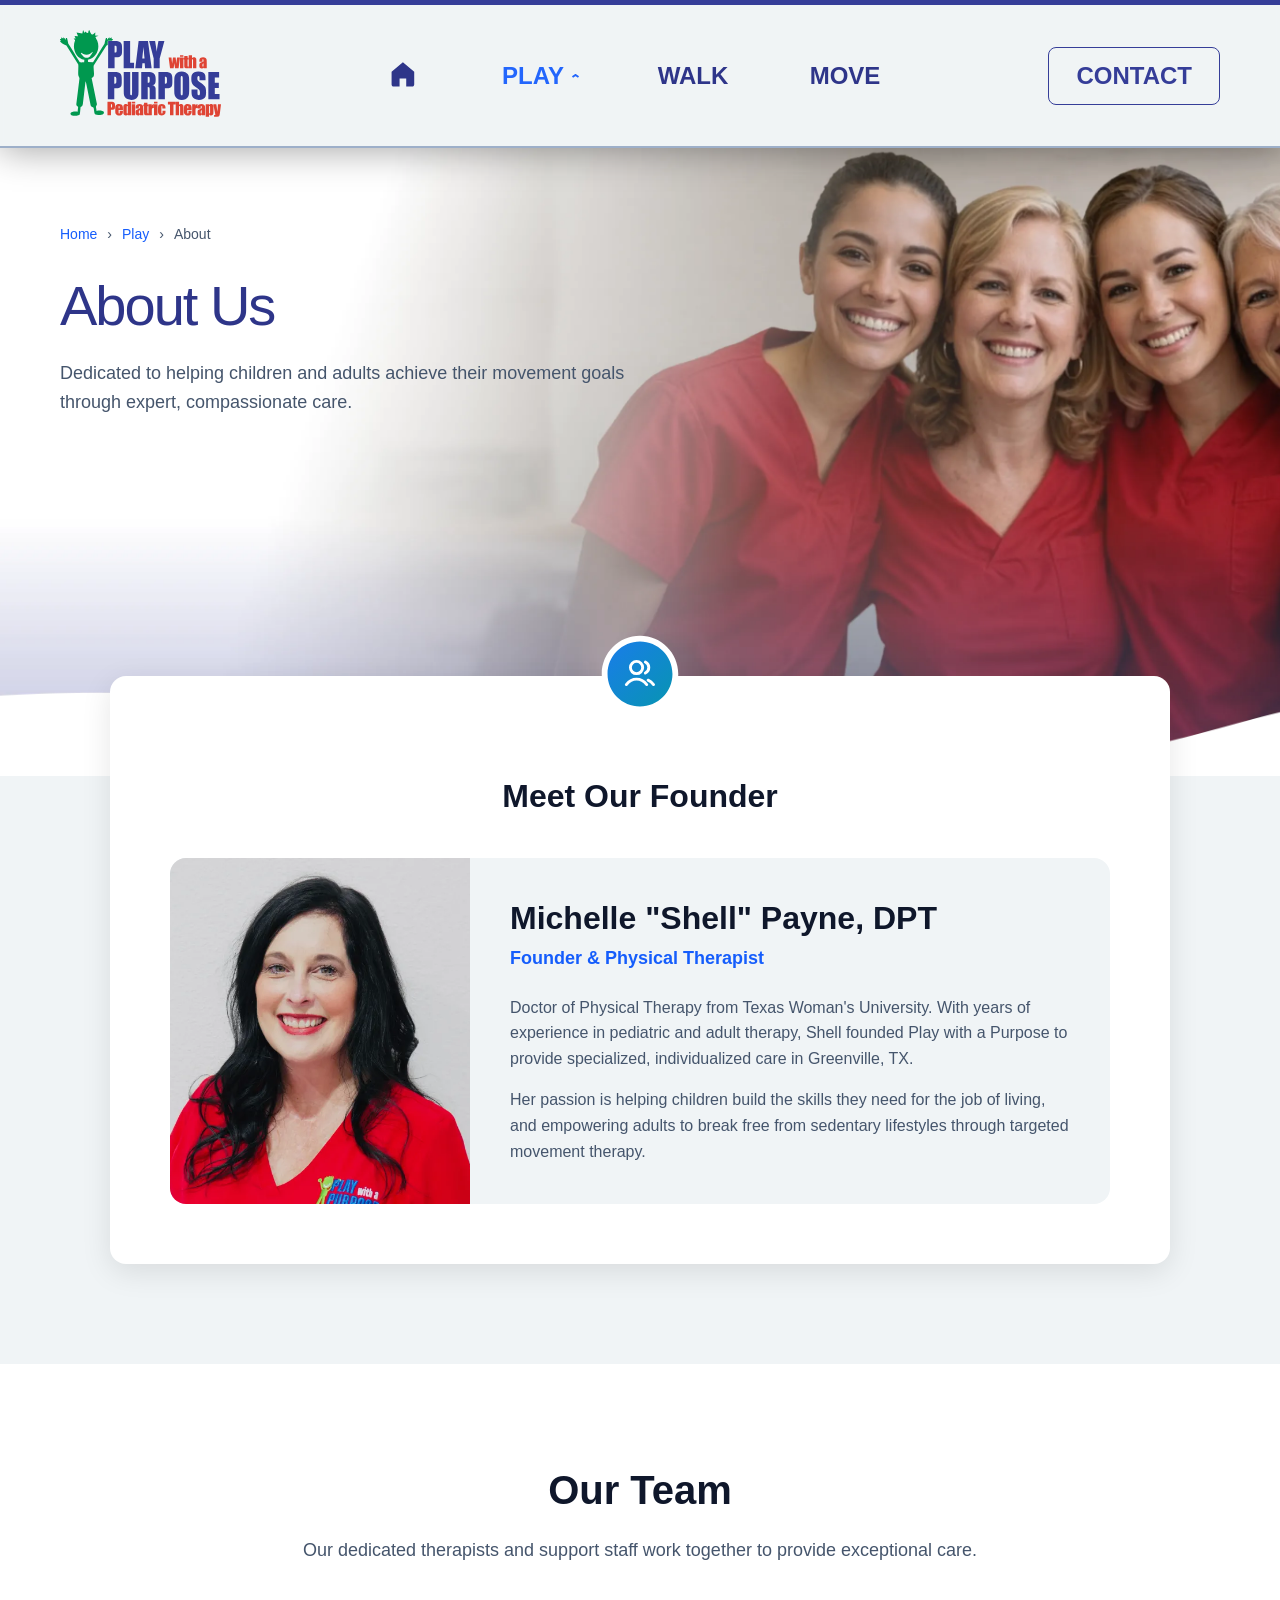
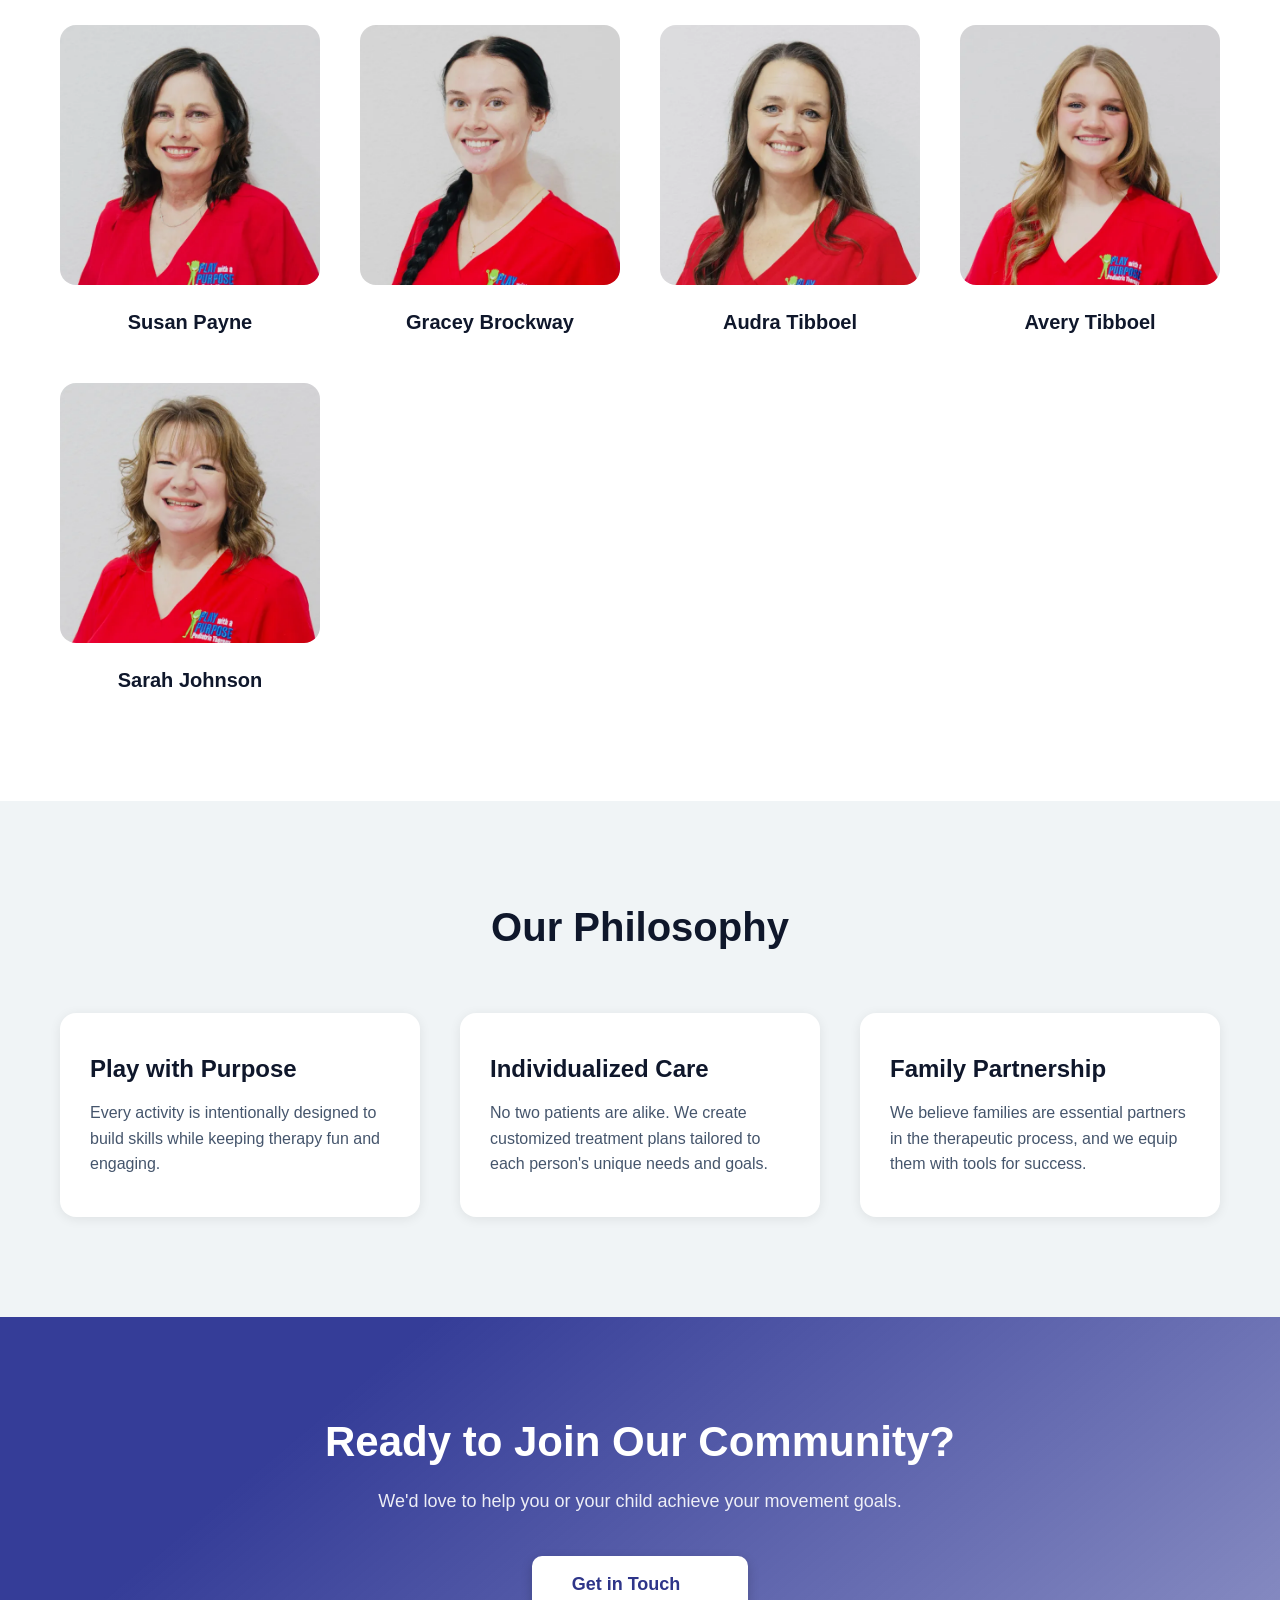
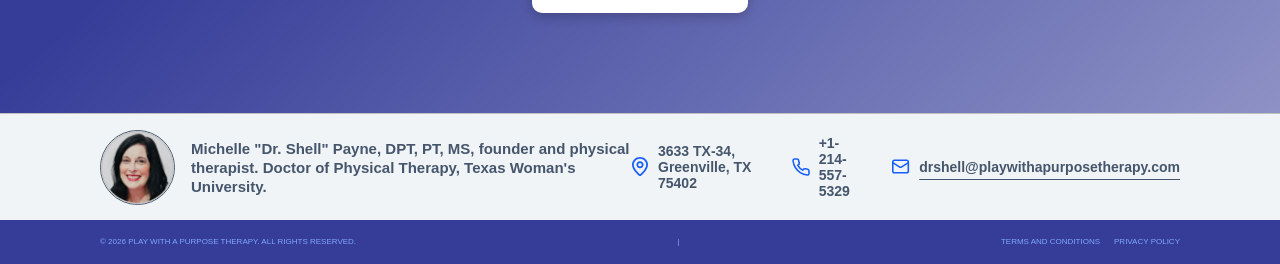
==== commit b8431e74: "Update all pages and assets" ====
--- a/about.html
+++ b/about.html
@@ -249,7 +249,7 @@
     <div class="footer-content">
       <div class="footer-bio">
         <img src="assets/NAV/footer-avatar.webp" alt="Michelle Shell Payne, DPT" class="footer-avatar">
-        <p>Michelle "Shell" Payne, DPT, founder and physical therapist. Doctor of Physical Therapy, Texas Woman's University.</p>
+        <p>Michelle "Dr. Shell" Payne, DPT, PT, MS, founder and physical therapist. Doctor of Physical Therapy, Texas Woman's University.</p>
       </div>
       
       <div class="footer-contact">
--- a/css/main.css
+++ b/css/main.css
@@ -844,12 +844,12 @@
   display: flex;
   gap: 16px;
   align-items: center;
-  max-width: 512px;
+  max-width: 530px;
 }
 
 .footer-avatar {
-  width: 61px;
-  height: 61px;
+  width: 75px;
+  height: 75px;
   border-radius: 50%;
   border: 1.039px solid var(--text-dark);
   object-fit: cover;
@@ -873,7 +873,7 @@
   display: flex;
   align-items: center;
   gap: 8px;
-  font-size: 12px;
+  font-size: 14px;
   color: var(--text-dark);
   font-weight: 600;
 }
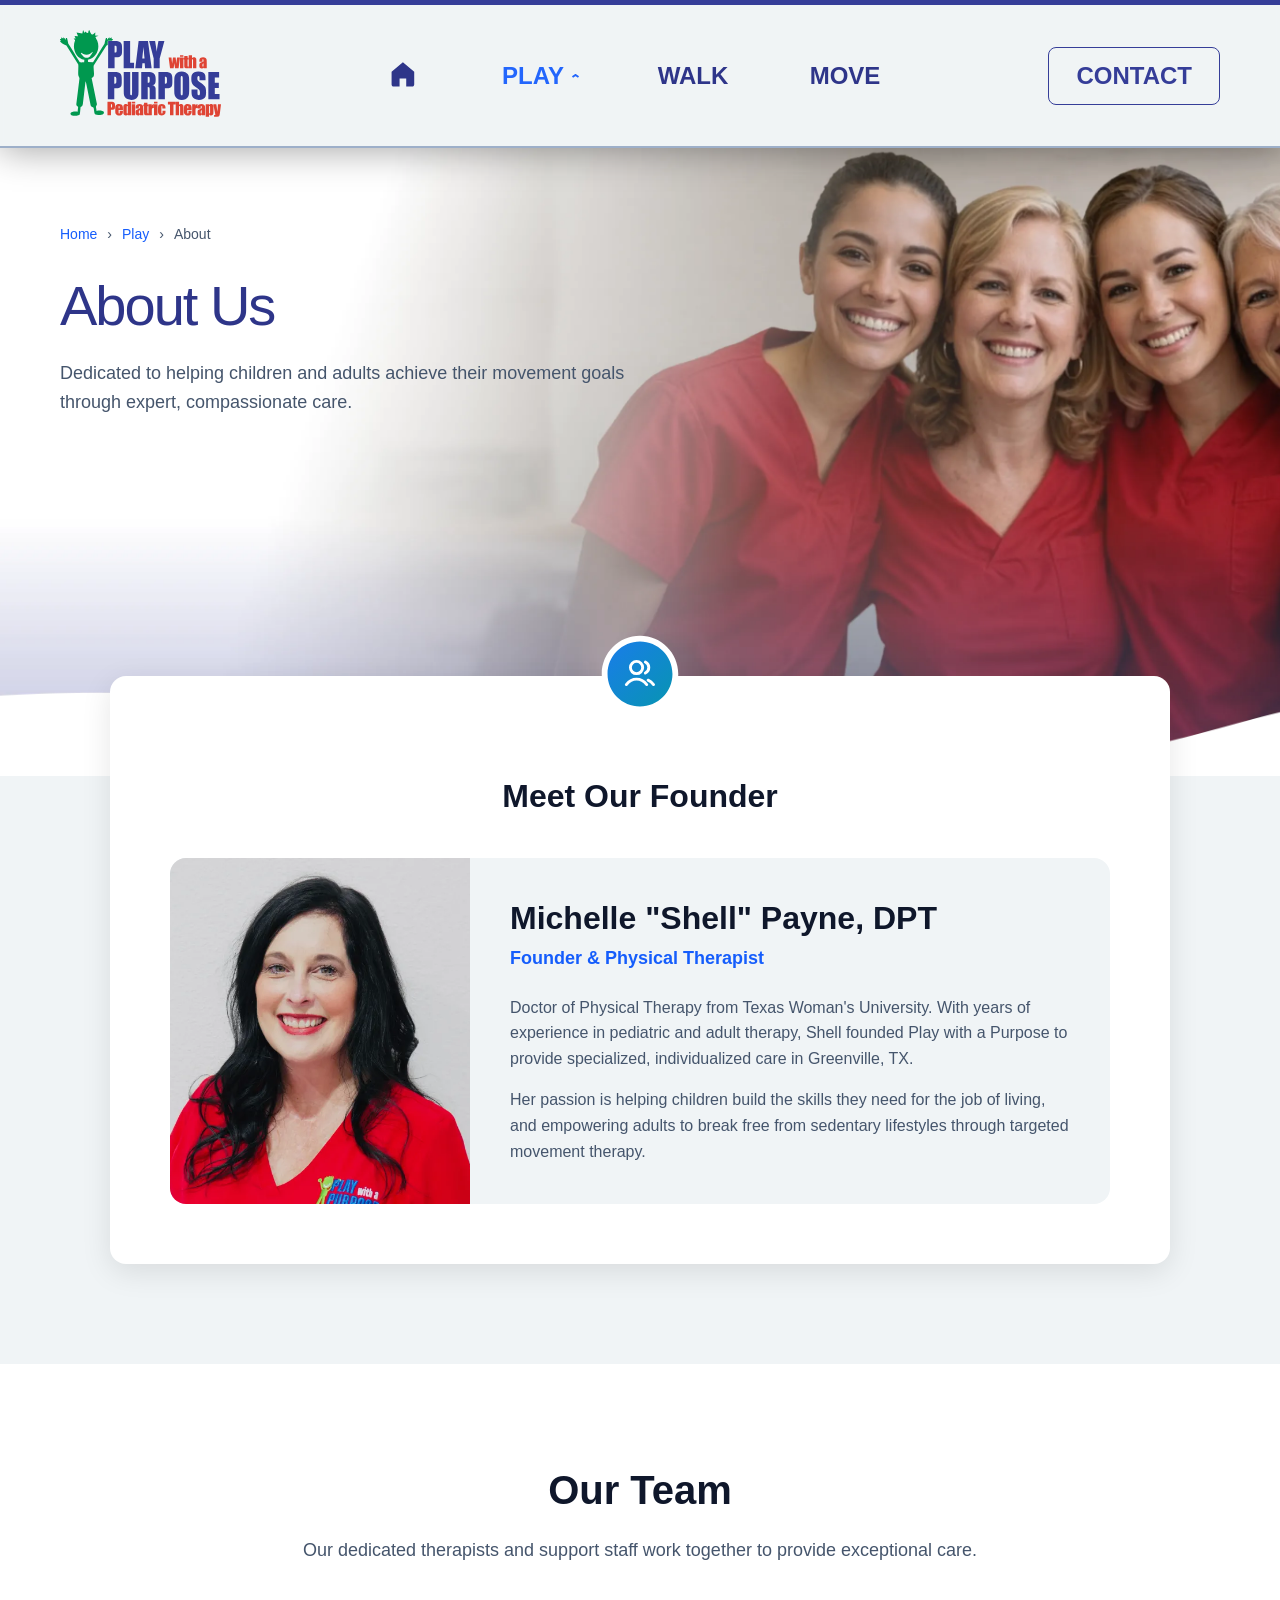
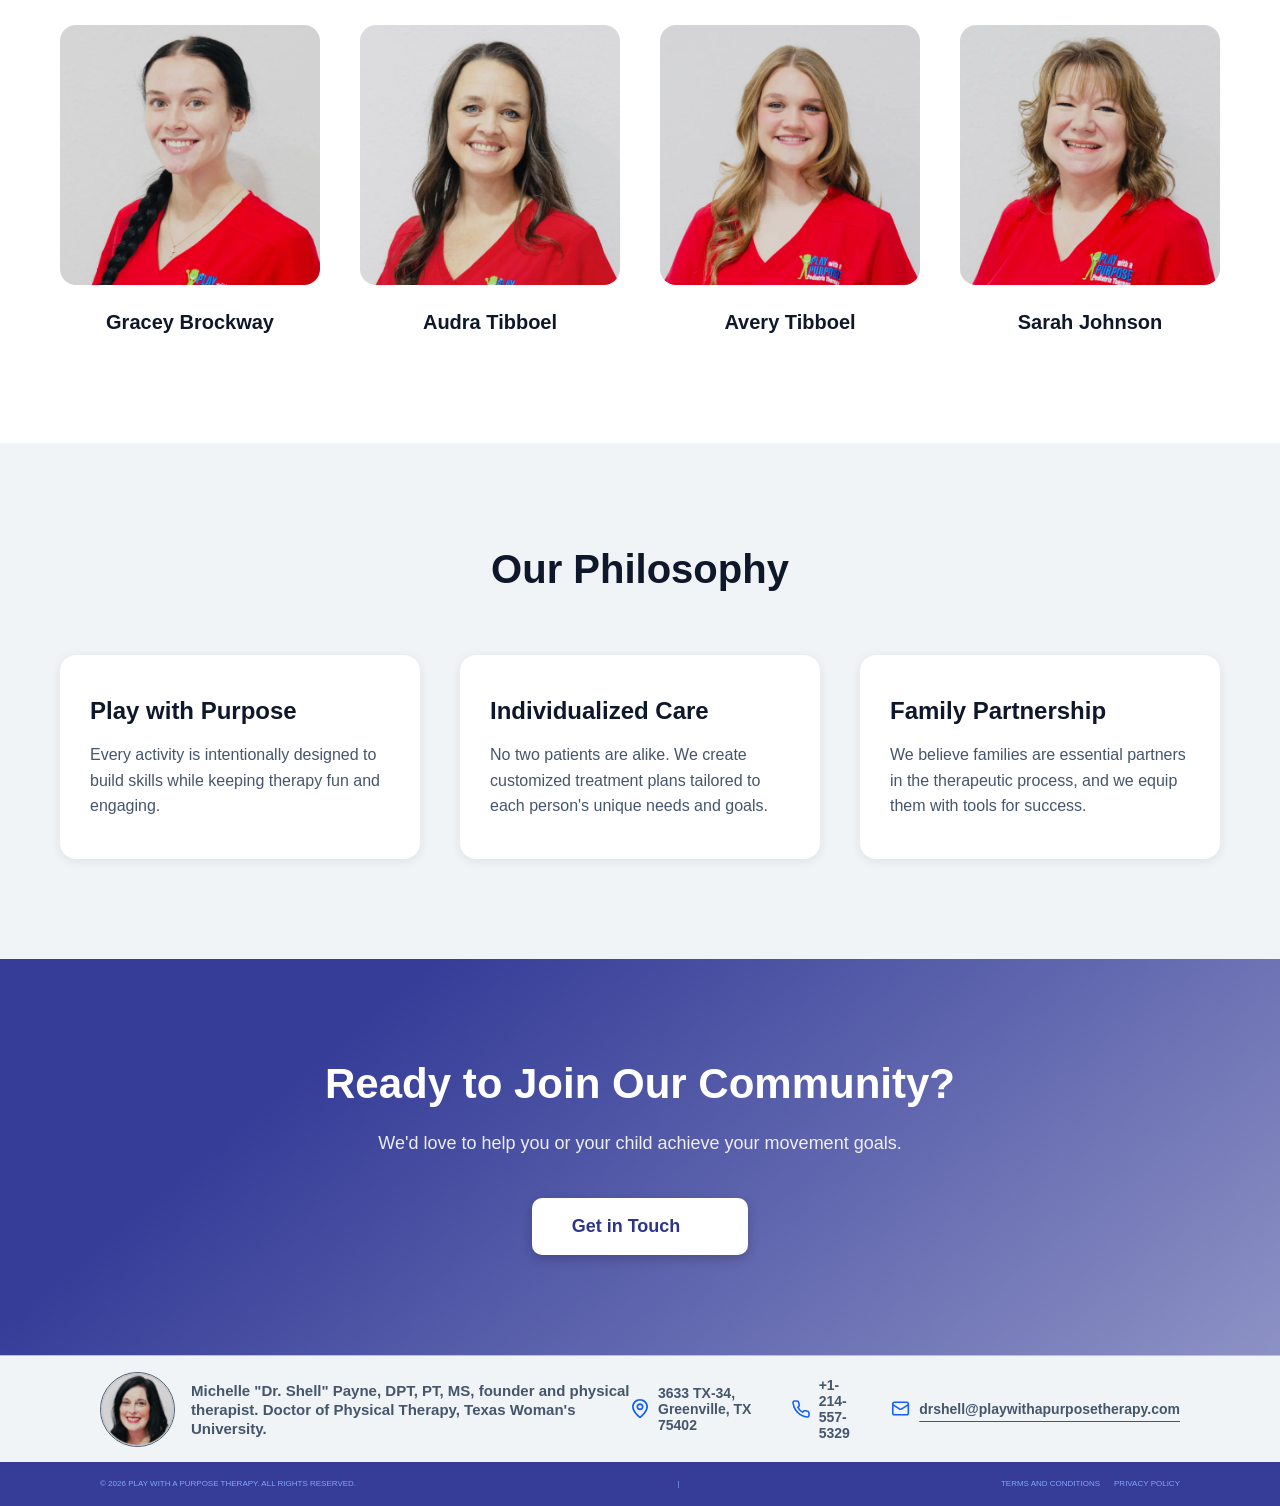
==== commit cc8f2cff: "update about page" ====
--- a/about.html
+++ b/about.html
@@ -168,13 +168,11 @@
       
       <div class="team-grid">
         
-        
-        <div class="team-member">
+        <!-- <div class="team-member">
           <img src="assets/play-about/team-02.webp" alt="Team member" class="team-photo">
           <h3 class="team-name">Susan Payne</h3>
-          <!-- <p class="team-role">Movement Specialist</p> -->
-        </div>
-        
+        </div> -->
+
         <div class="team-member">
           <img src="assets/play-about/team-03.webp" alt="Team member" class="team-photo">
           <h3 class="team-name">Gracey Brockway</h3>
--- a/css/main.css
+++ b/css/main.css
@@ -1482,14 +1482,14 @@
 }
 
 .form-submit-btn {
-  width: 214px;
+  min-width: 214px;
   margin: 0 auto;
   padding: 17px 40px;
   font-family: 'Inter', sans-serif;
   font-size: 20.78px;
   font-weight: 700;
-  line-height: 29.093px;
-  letter-spacing: -0.4667px;
+  /* line-height: 29.093px;
+  letter-spacing: -0.4667px; */
   color: white;
   background: linear-gradient(168.037deg, rgb(84, 137, 255) 24.93%, rgb(58, 70, 214) 122.98%);
   border: none;
@@ -1560,7 +1560,7 @@
 }
 
 .map-container {
-  flex: 0 0 auto;
+  flex: 1 0 auto;
   width: 581px;
   height: 533px;
   border: 22px solid white;
@@ -3020,9 +3020,18 @@
 }
 
 .map-container {
-  border-radius: 16px;
+  border: 22px solid white;
+  border-radius: 15px;
+  box-shadow: 0px 1px 19px rgba(0, 0, 0, 0.27);
   overflow: hidden;
-  height: 500px;
+  height: 533px;
+}
+
+.map-container img {
+  display: block;
+  width: 100%;
+  height: 100%;
+  object-fit: cover;
 }
 
 .clinic-details {
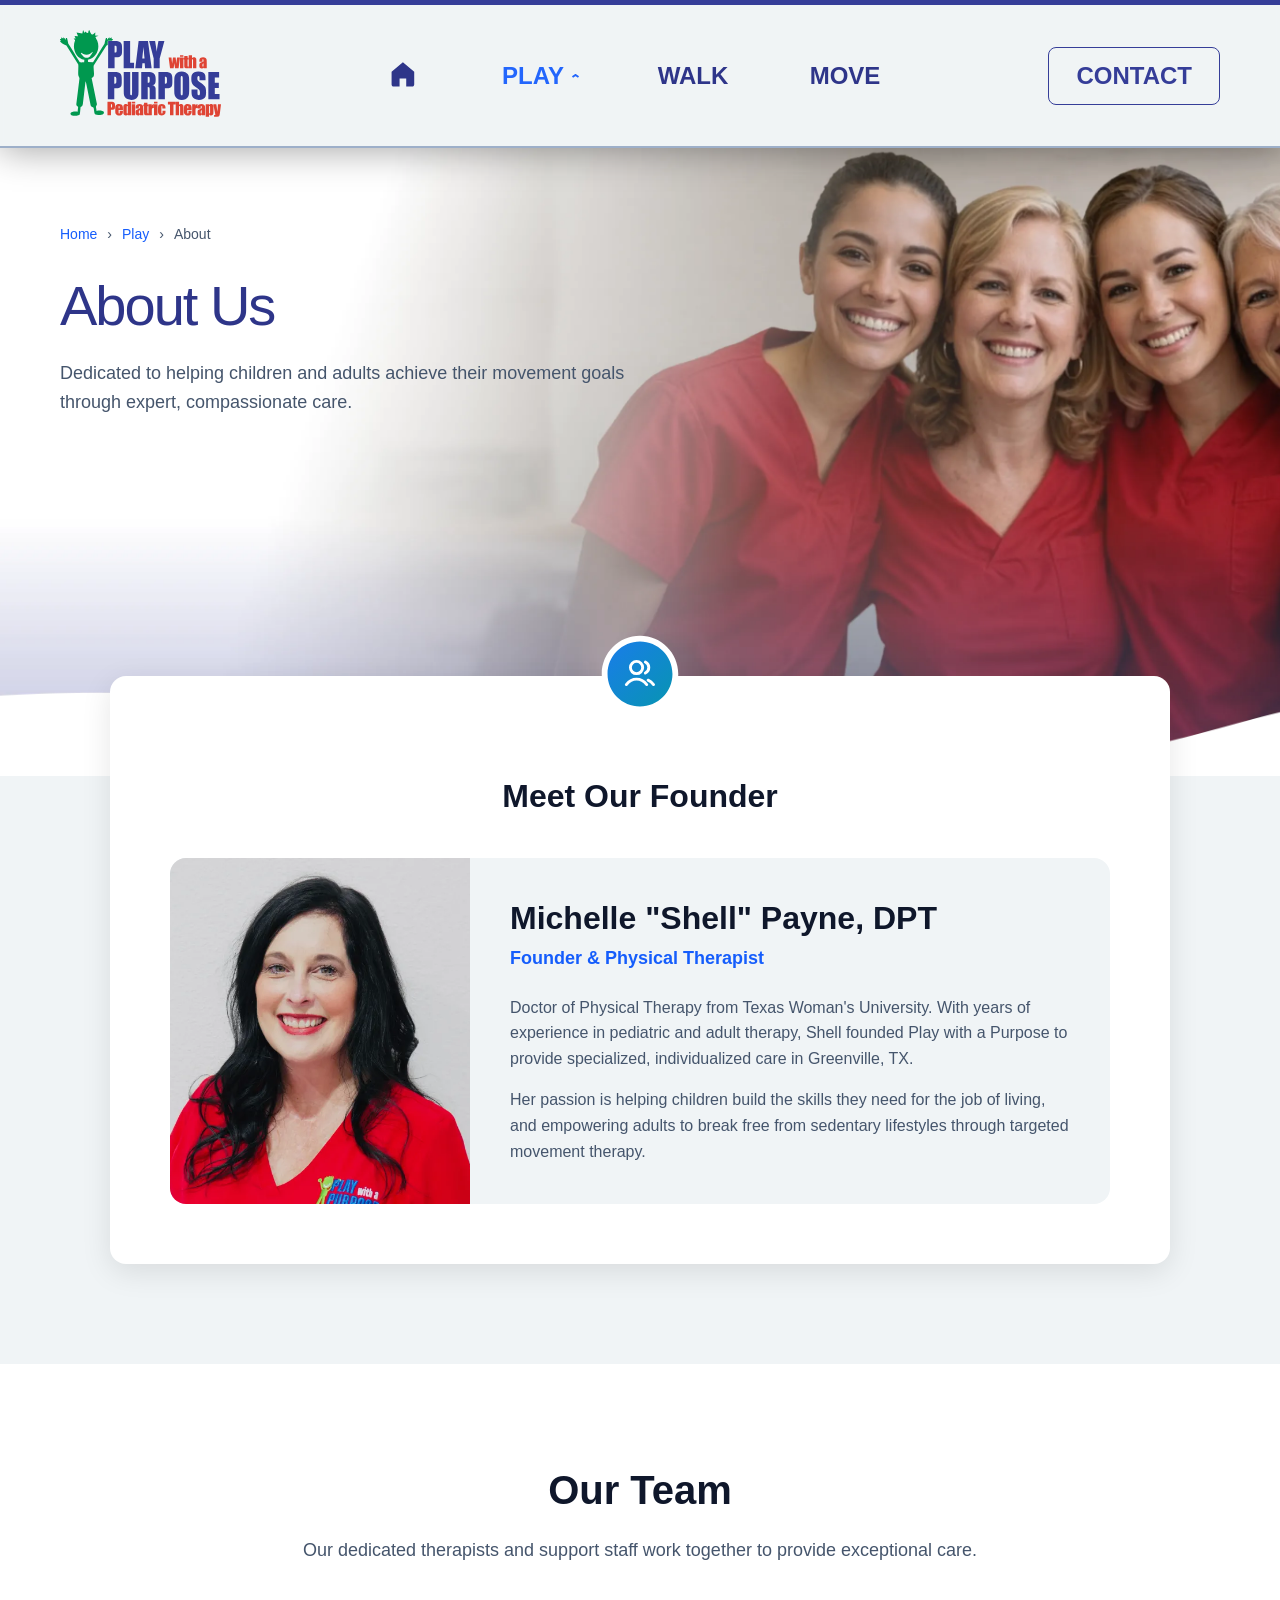
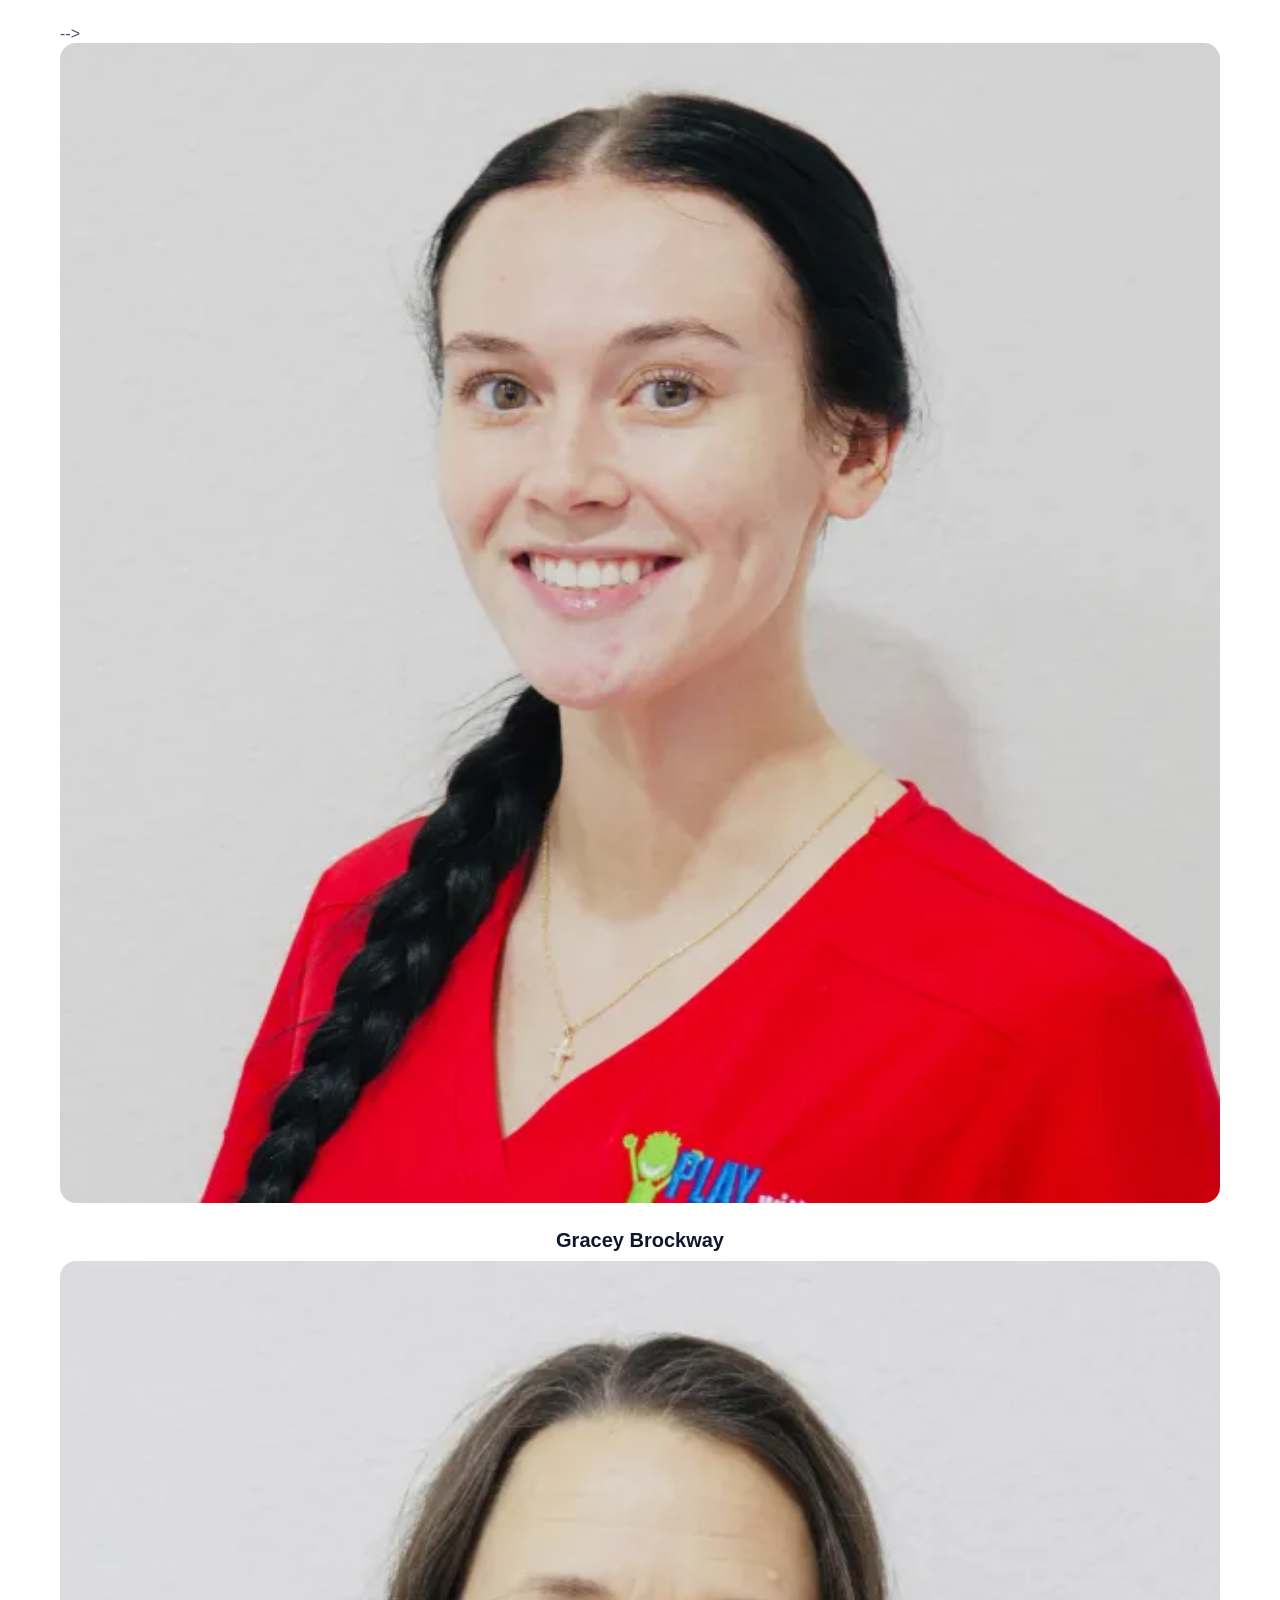
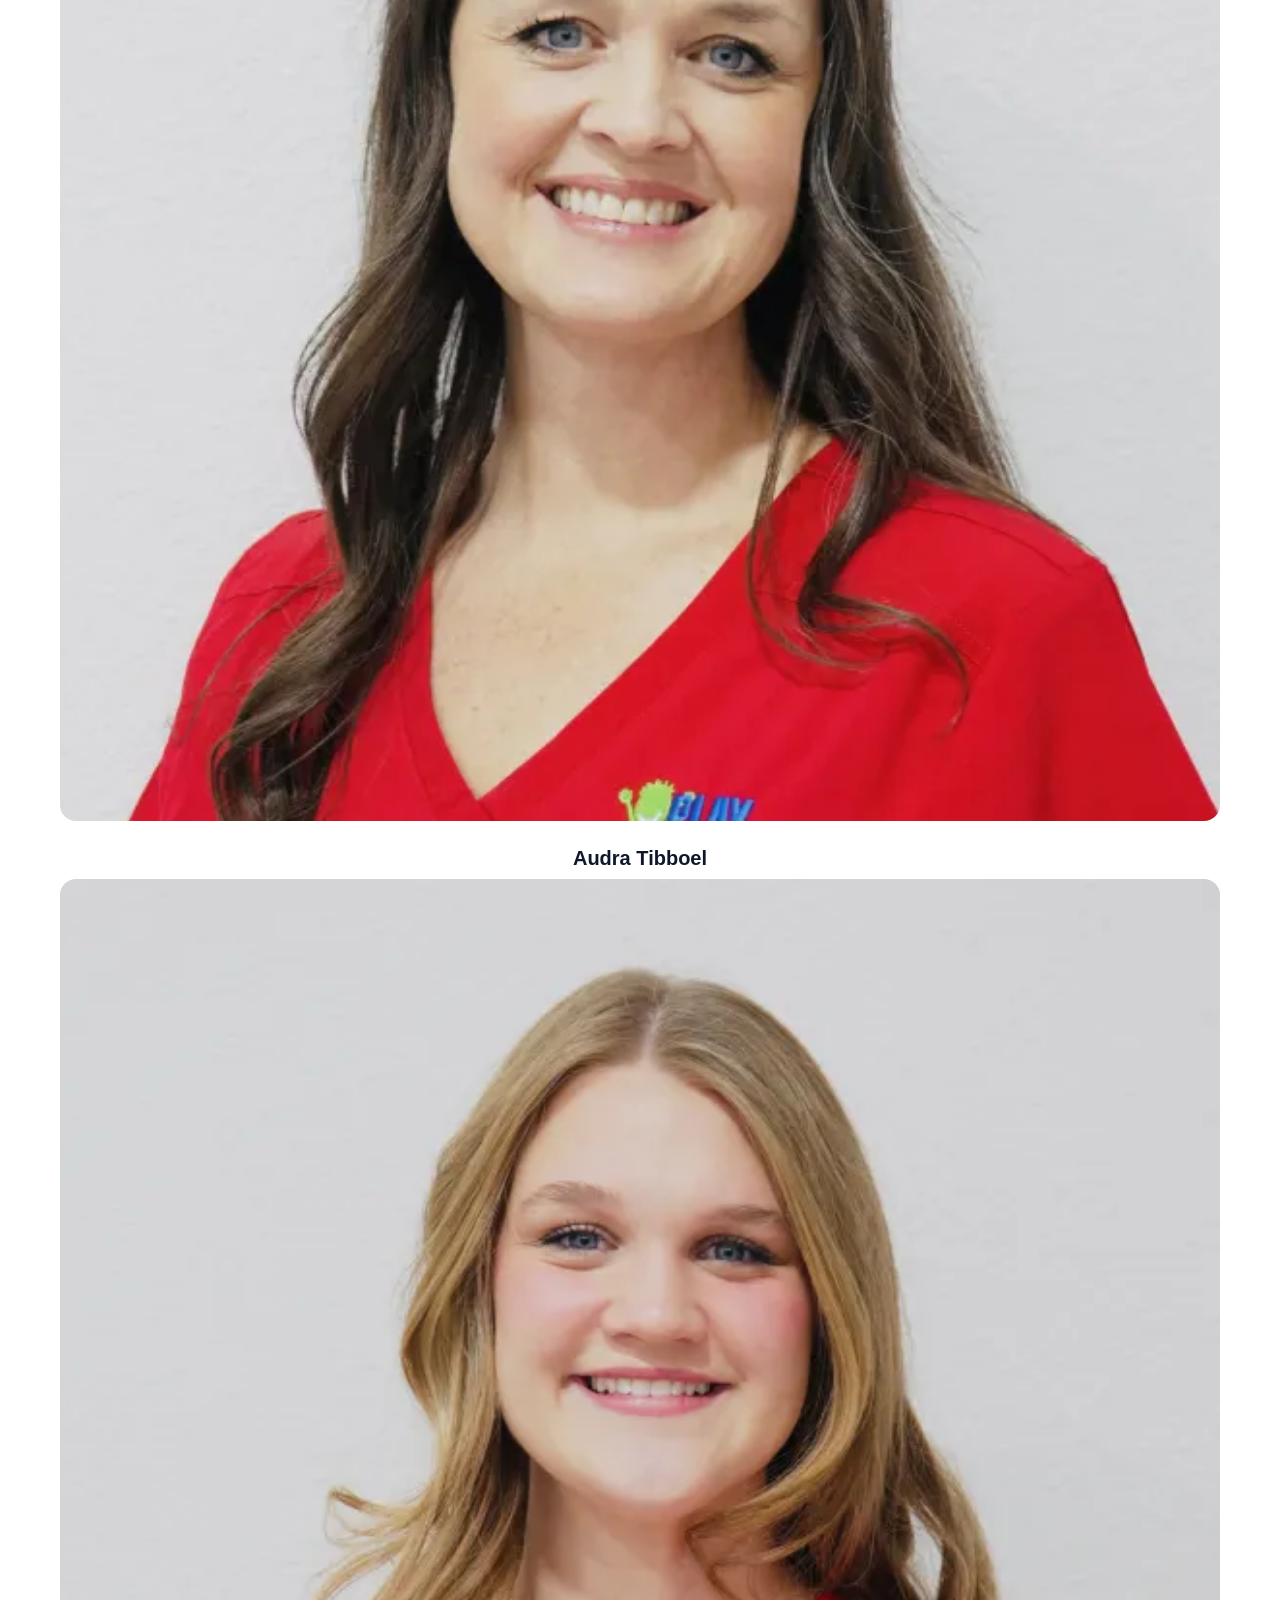
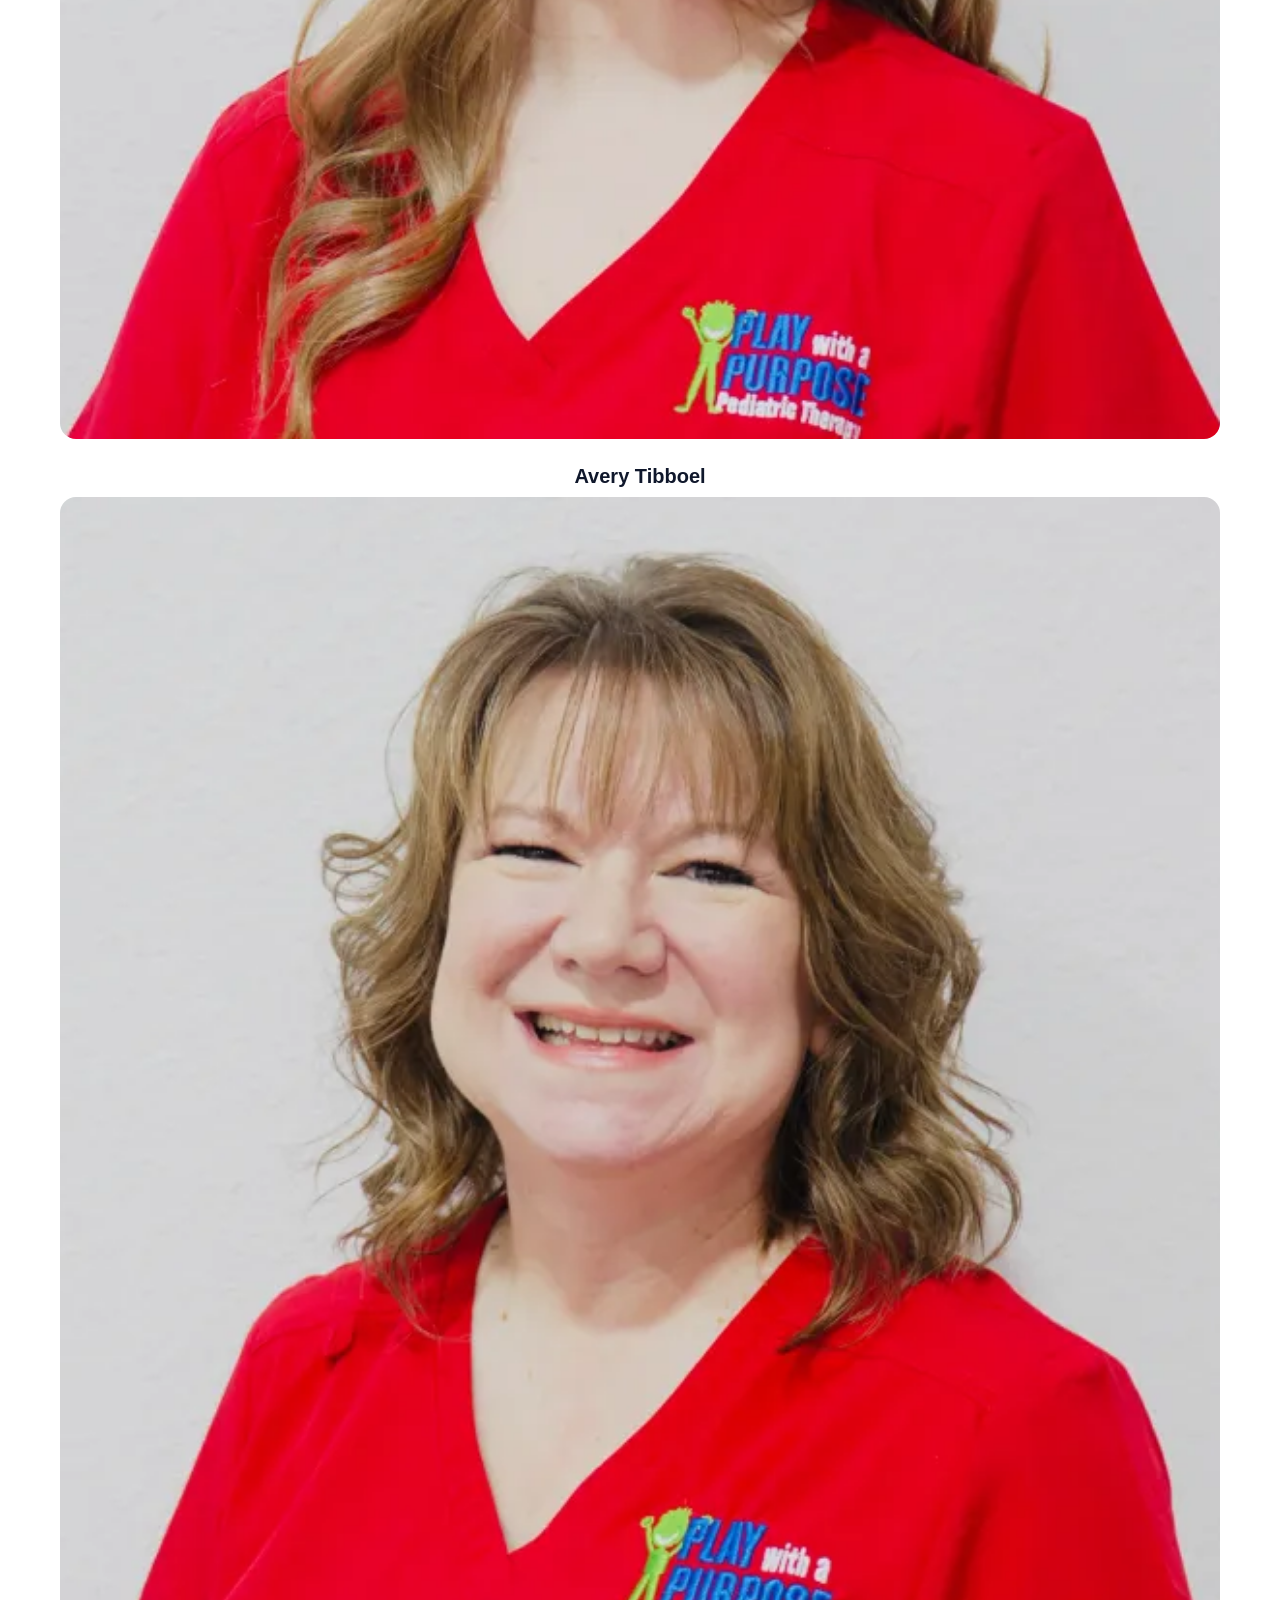
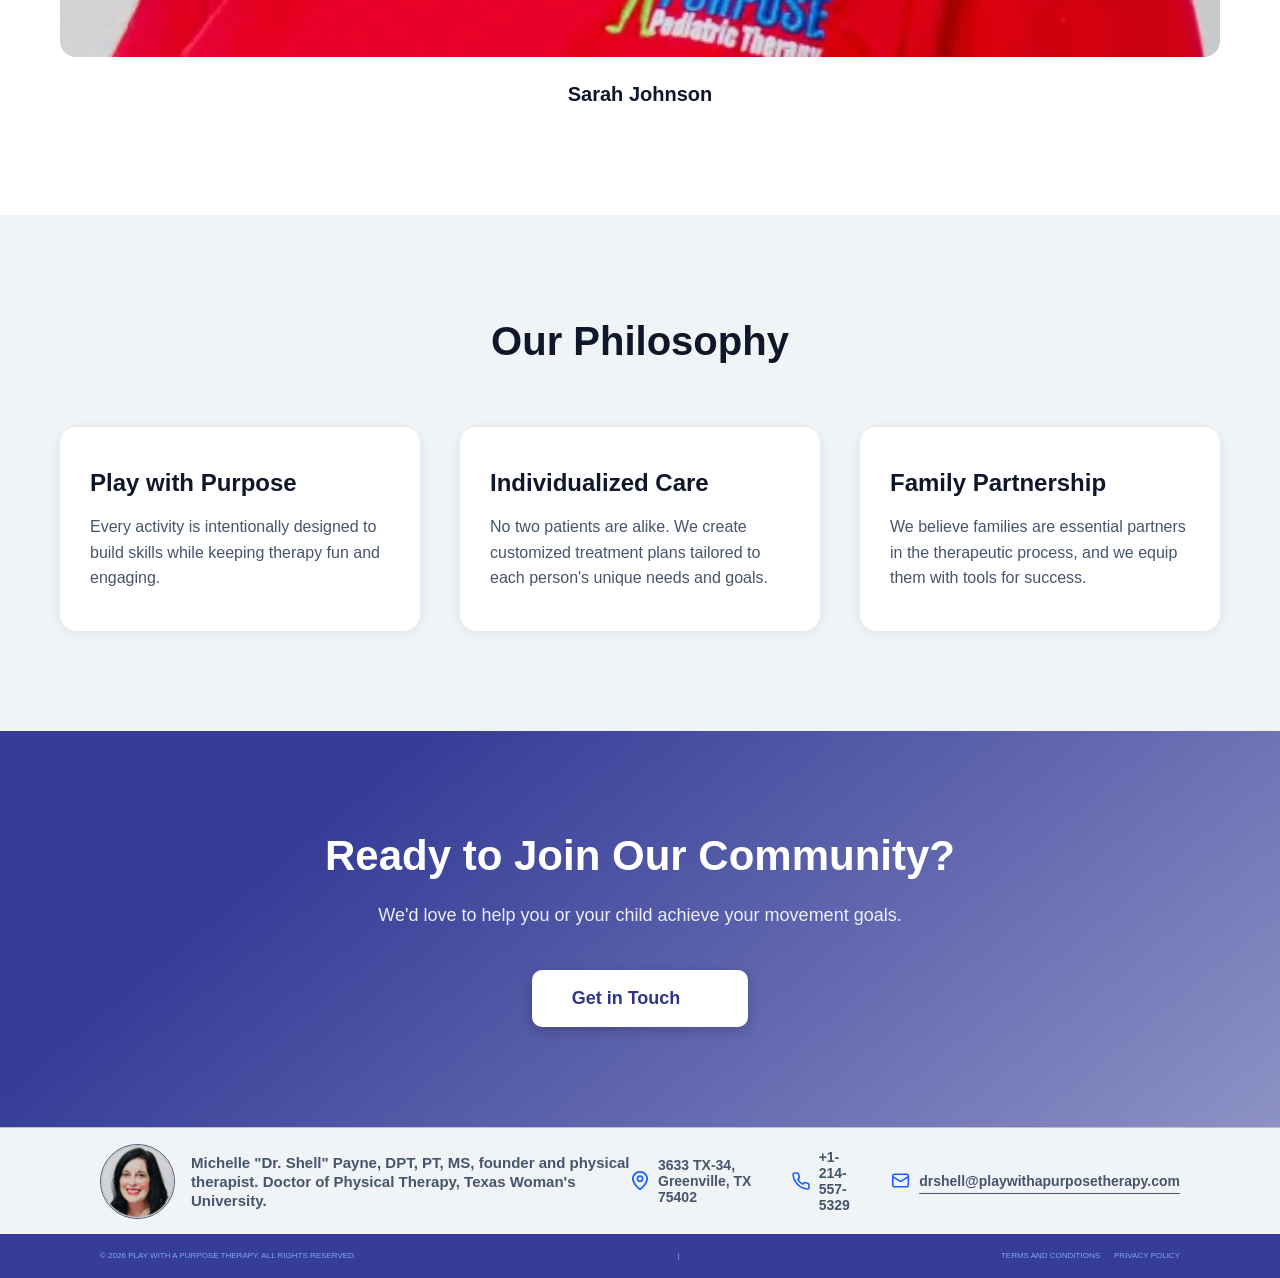
==== commit f55d02c4: "Remove commented-out team member section Removed commented-out HTML for a team member." ====
--- a/about.html
+++ b/about.html
@@ -168,11 +168,13 @@
       
       <div class="team-grid">
         
-        <!-- <div class="team-member">
+      <!--  
+        <div class="team-member">
           <img src="assets/play-about/team-02.webp" alt="Team member" class="team-photo">
           <h3 class="team-name">Susan Payne</h3>
-        </div> -->
-
+          <!-- <p class="team-role">Movement Specialist</p> -->
+        </div>
+        -->
         <div class="team-member">
           <img src="assets/play-about/team-03.webp" alt="Team member" class="team-photo">
           <h3 class="team-name">Gracey Brockway</h3>
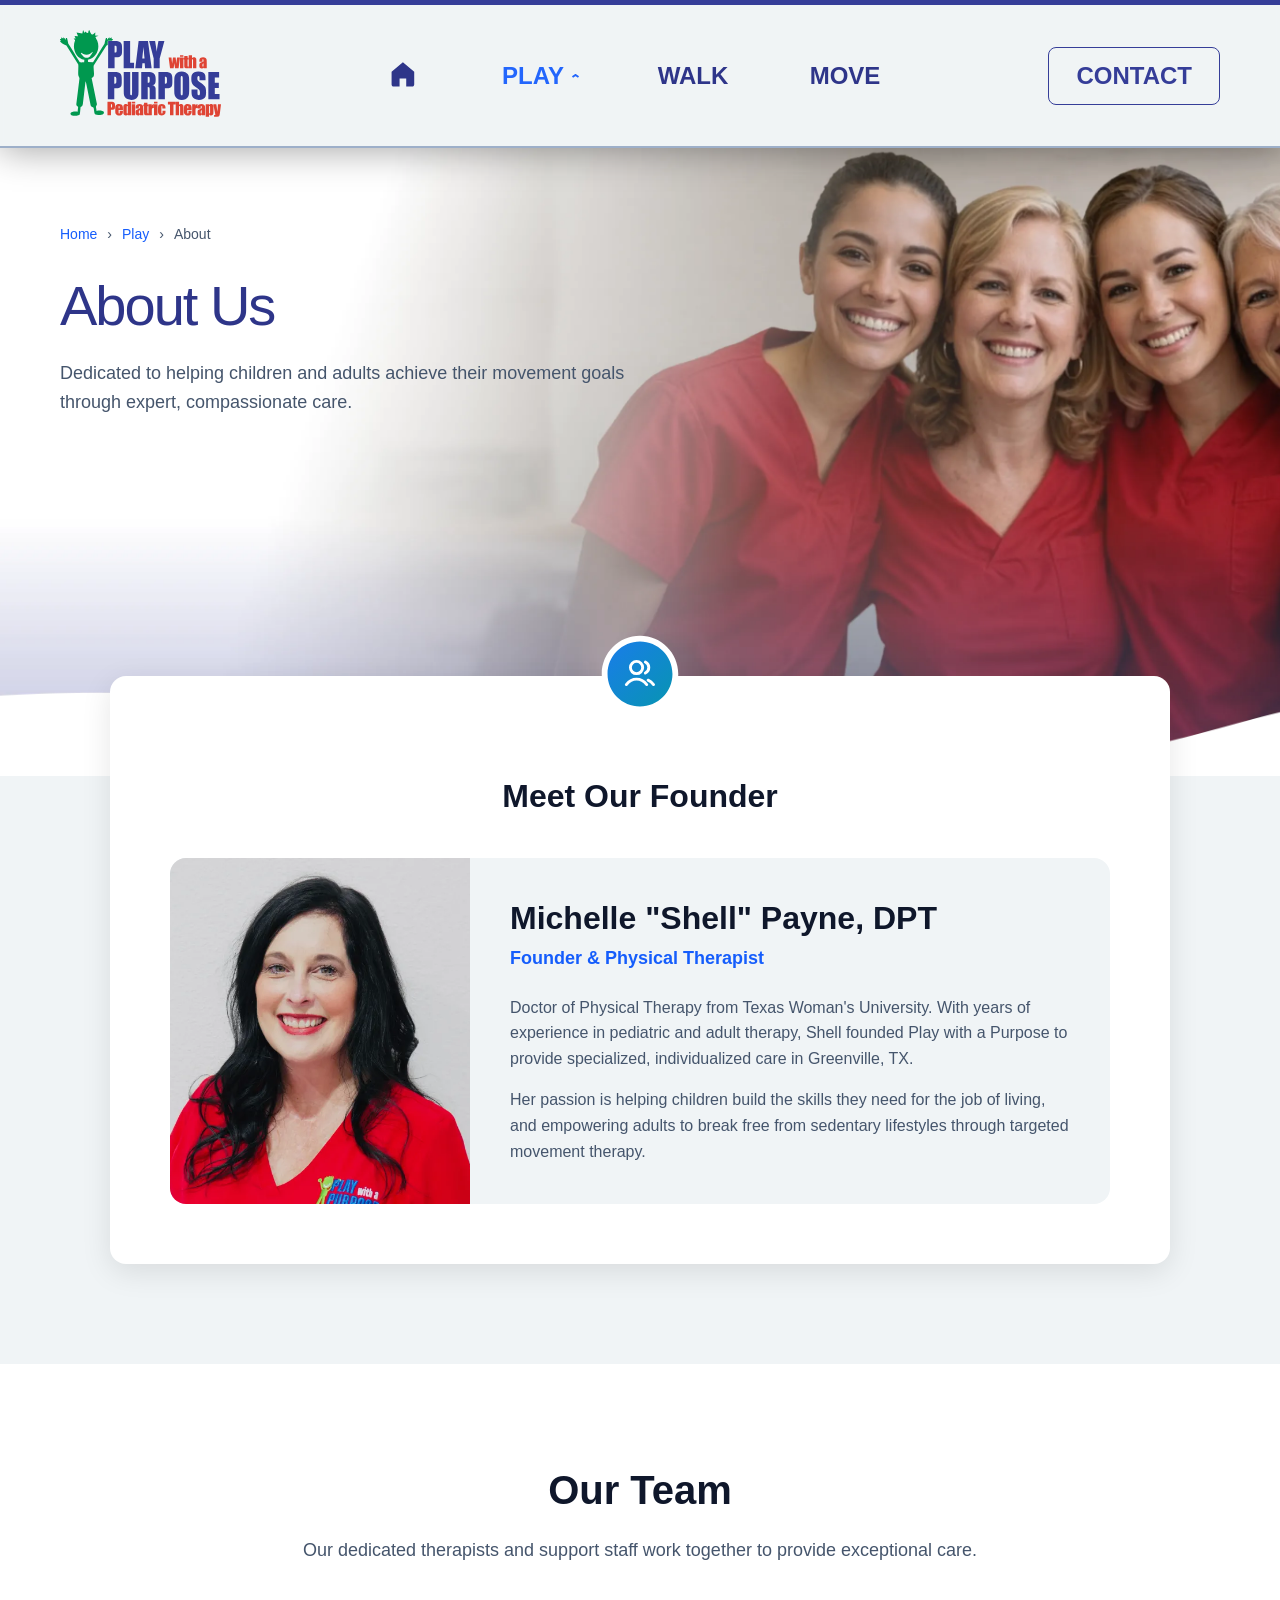
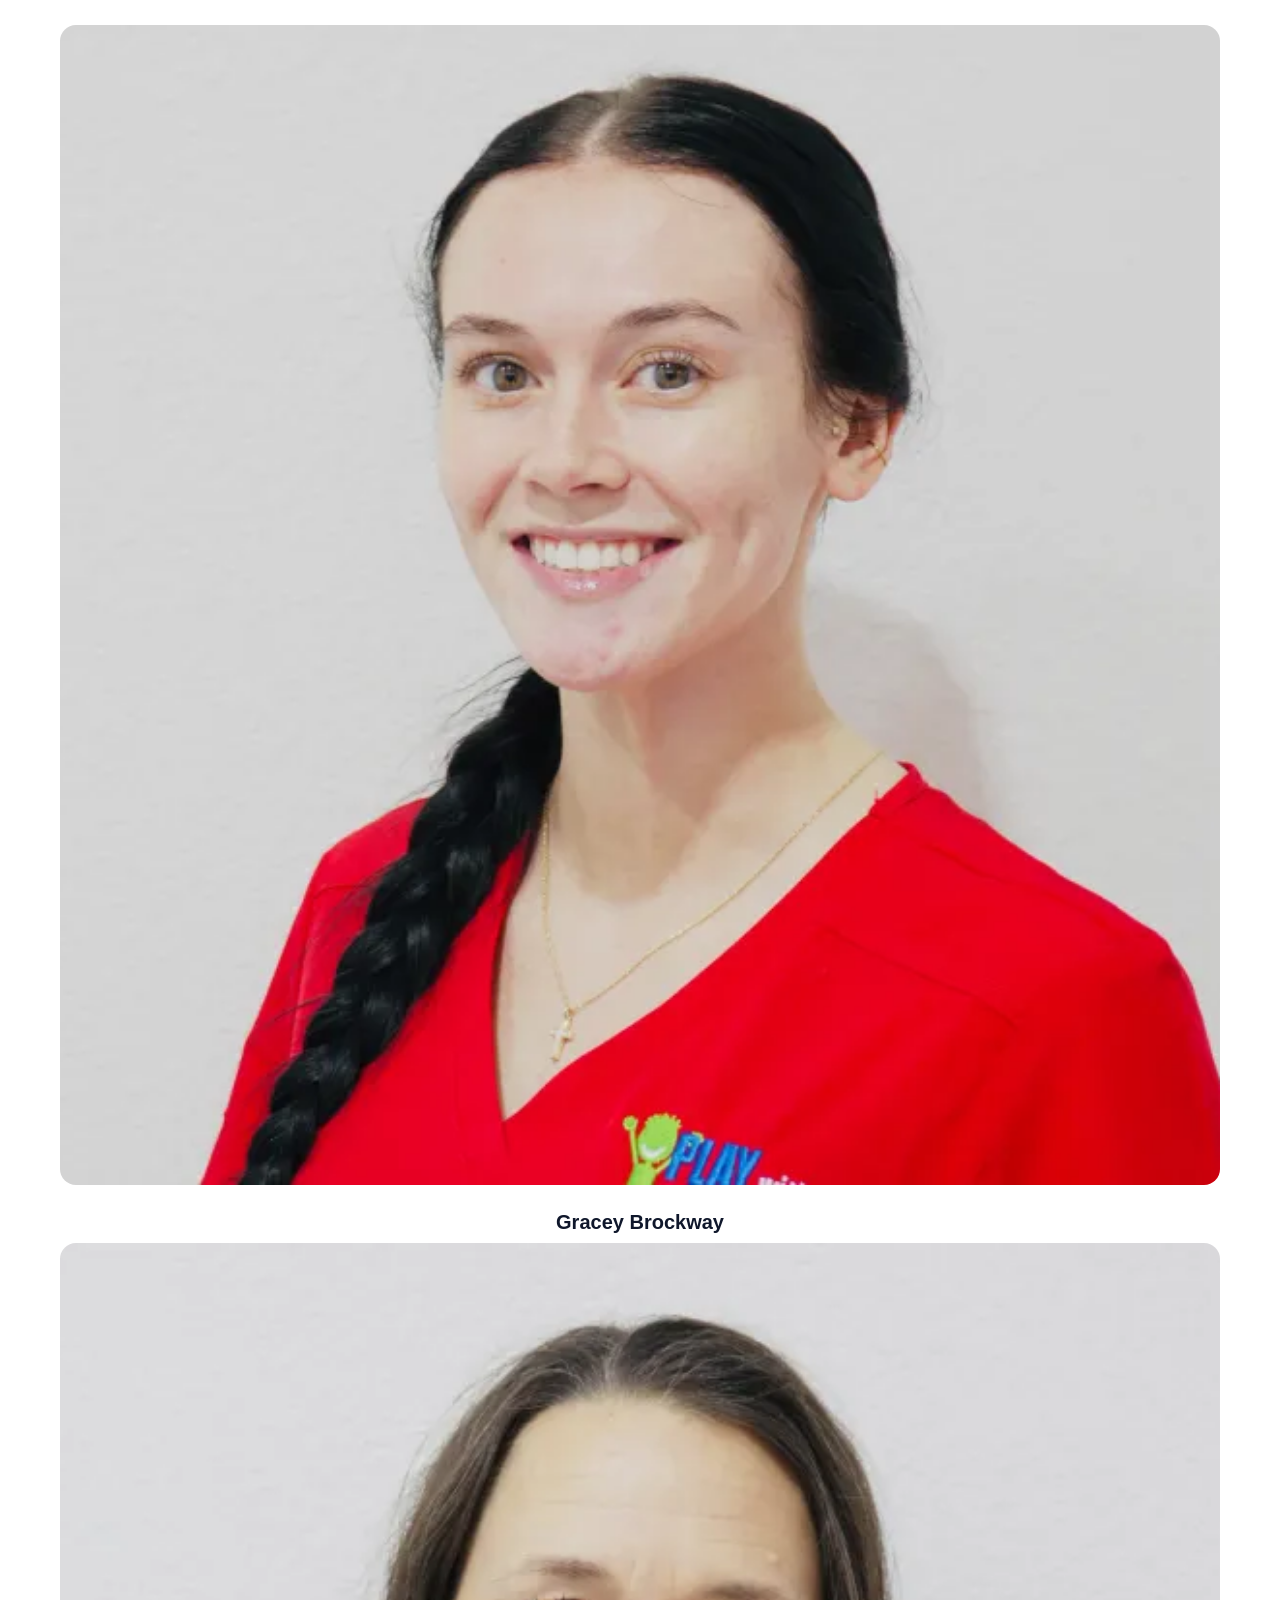
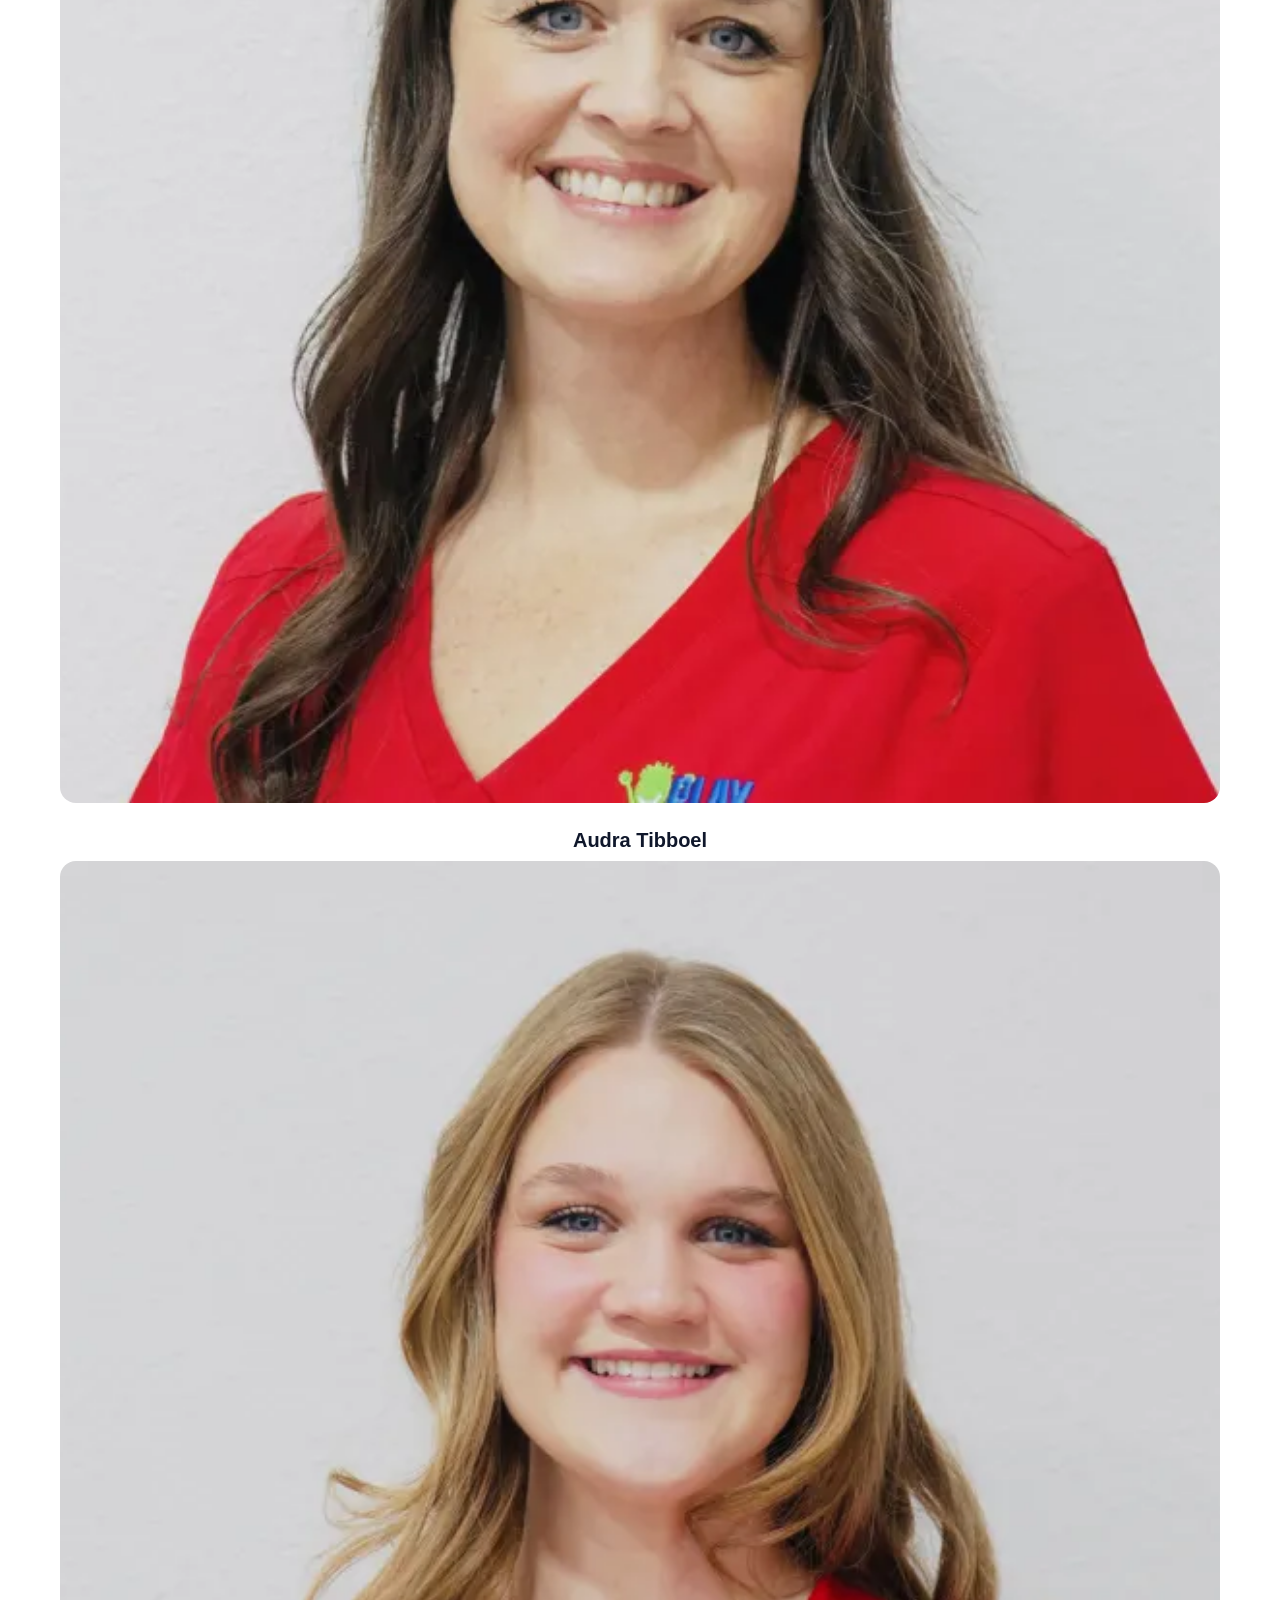
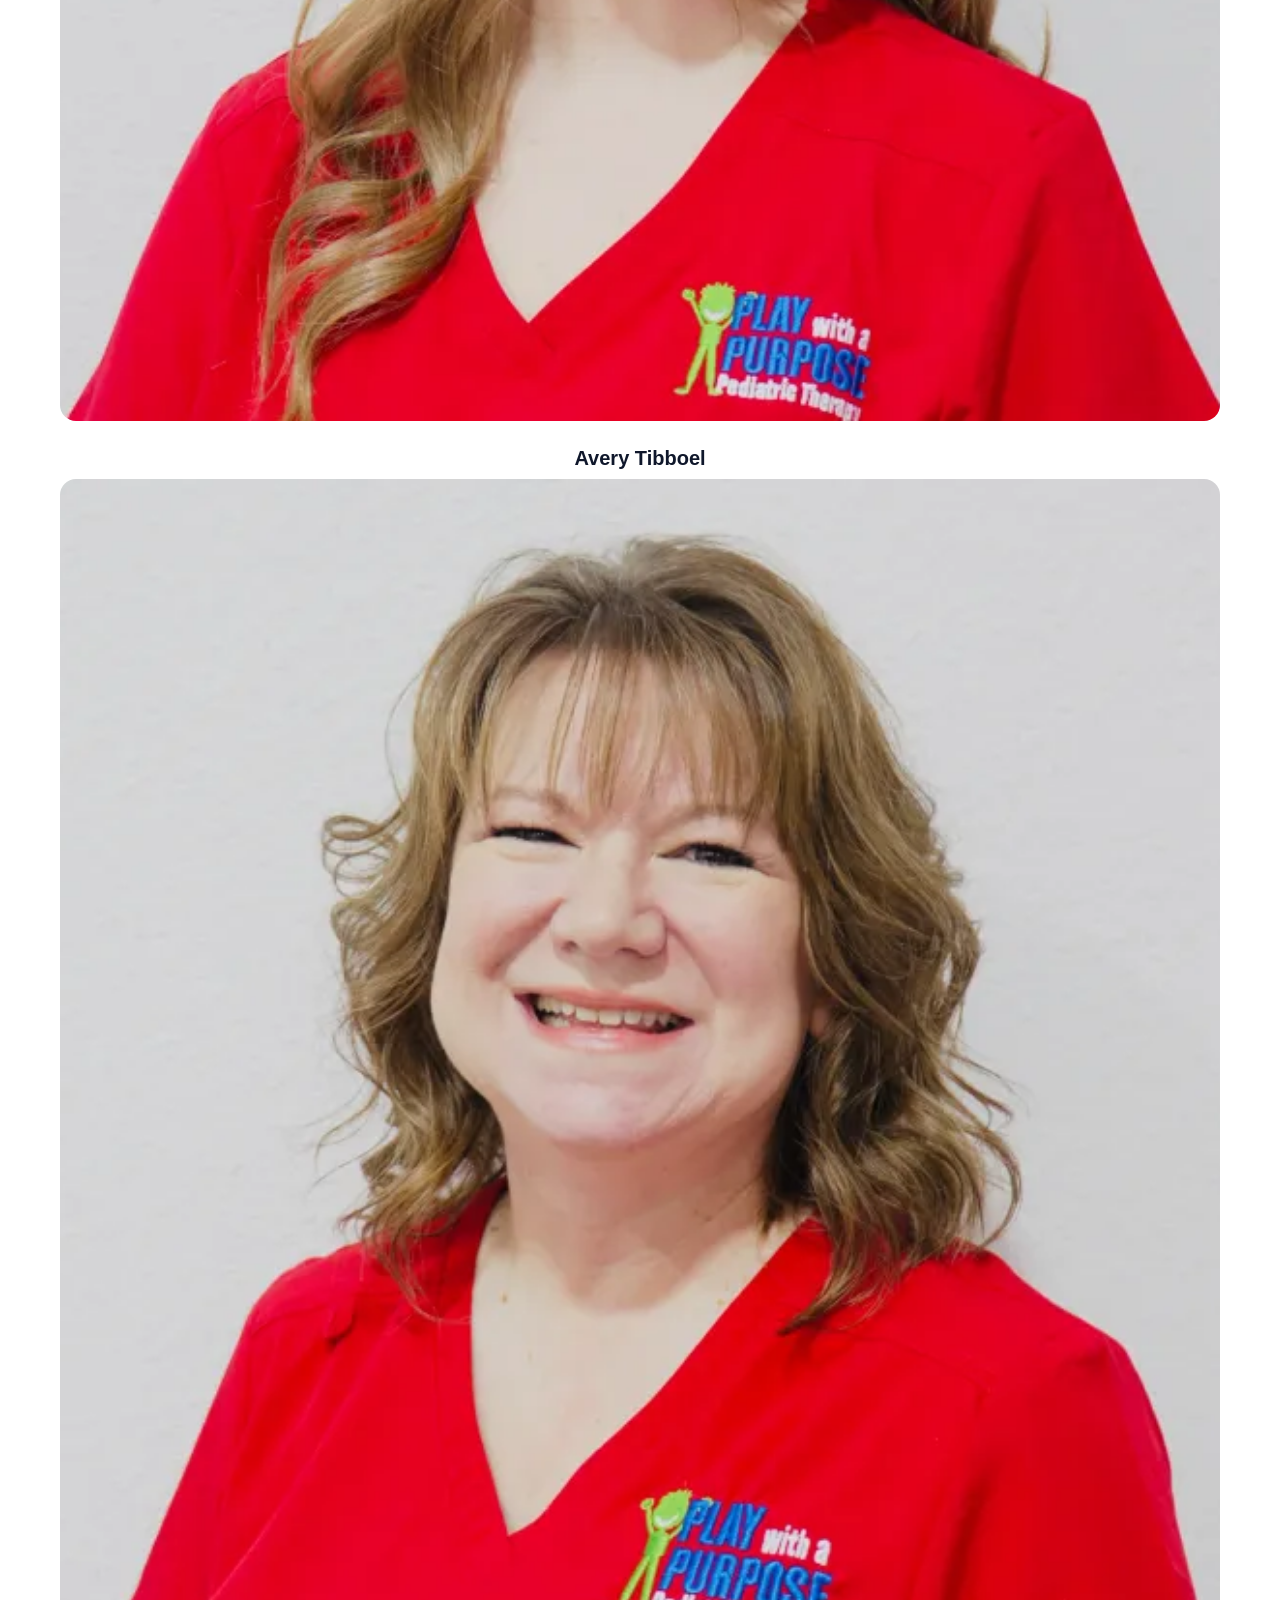
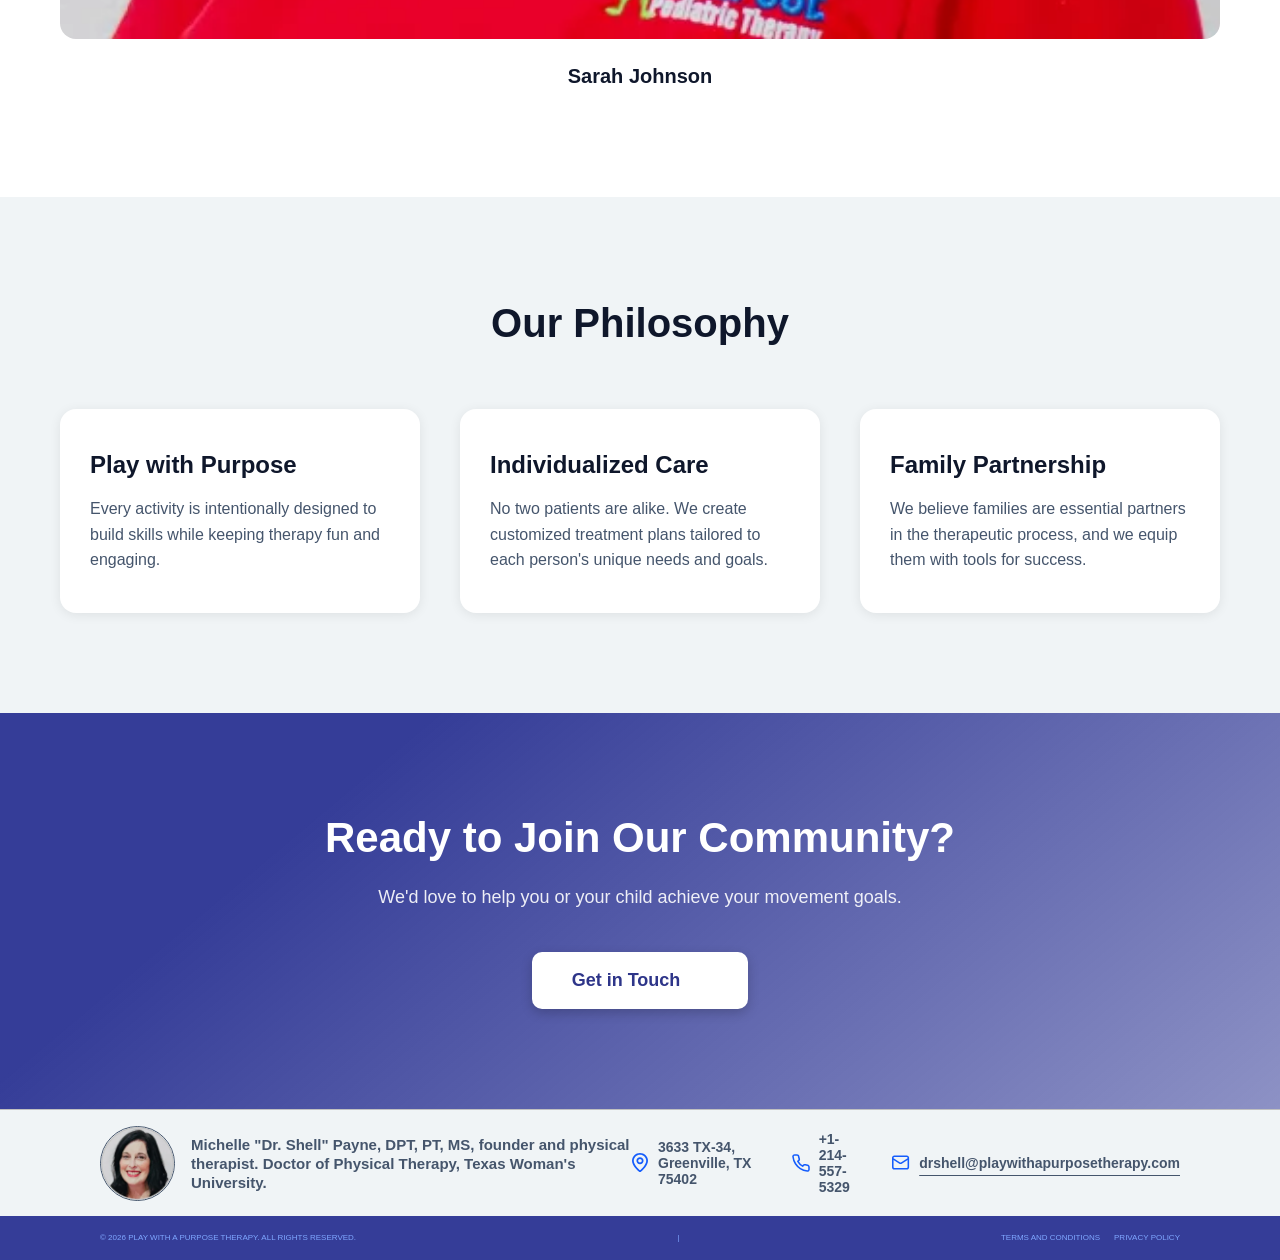
==== commit e03f04ad: "Remove unnecessary closing tag comment in about.html Removed commented-out closing tag for a team me" ====
--- a/about.html
+++ b/about.html
@@ -174,7 +174,7 @@
           <h3 class="team-name">Susan Payne</h3>
           <!-- <p class="team-role">Movement Specialist</p> -->
         </div>
-        -->
+
         <div class="team-member">
           <img src="assets/play-about/team-03.webp" alt="Team member" class="team-photo">
           <h3 class="team-name">Gracey Brockway</h3>
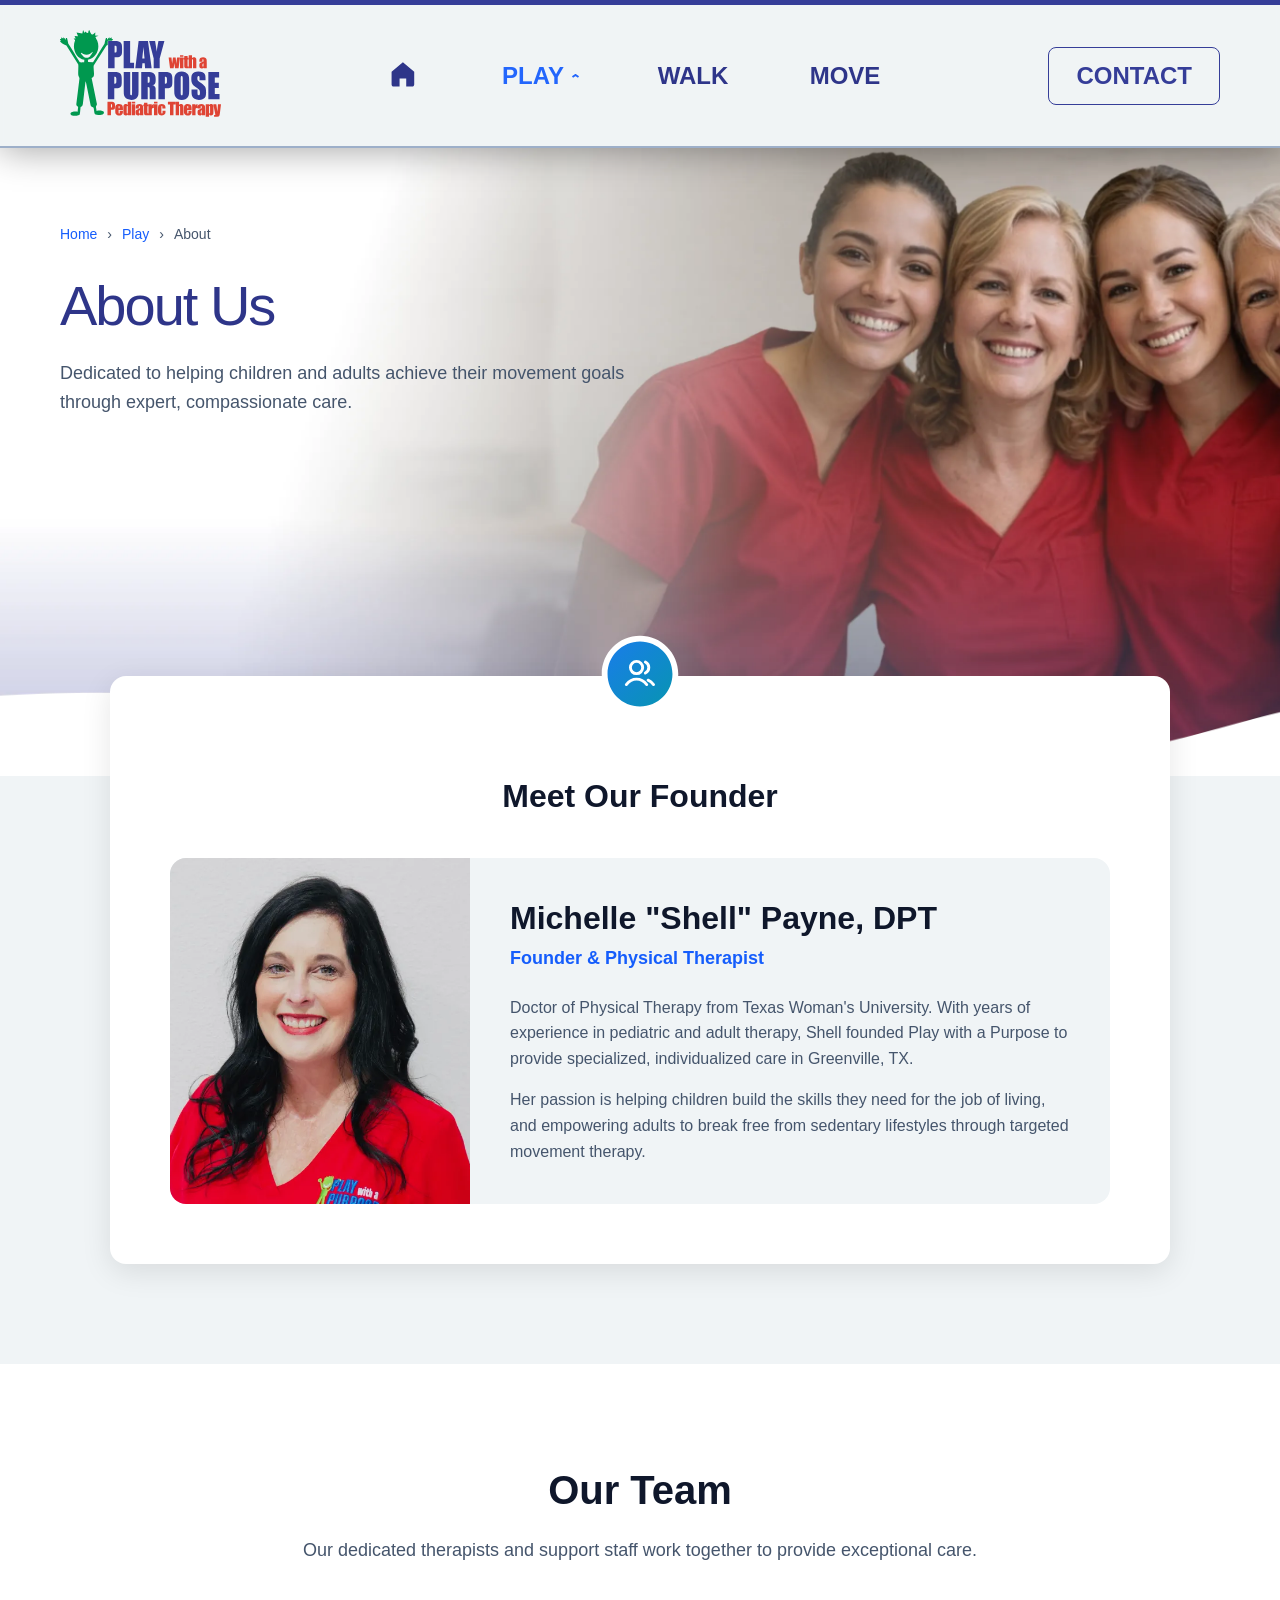
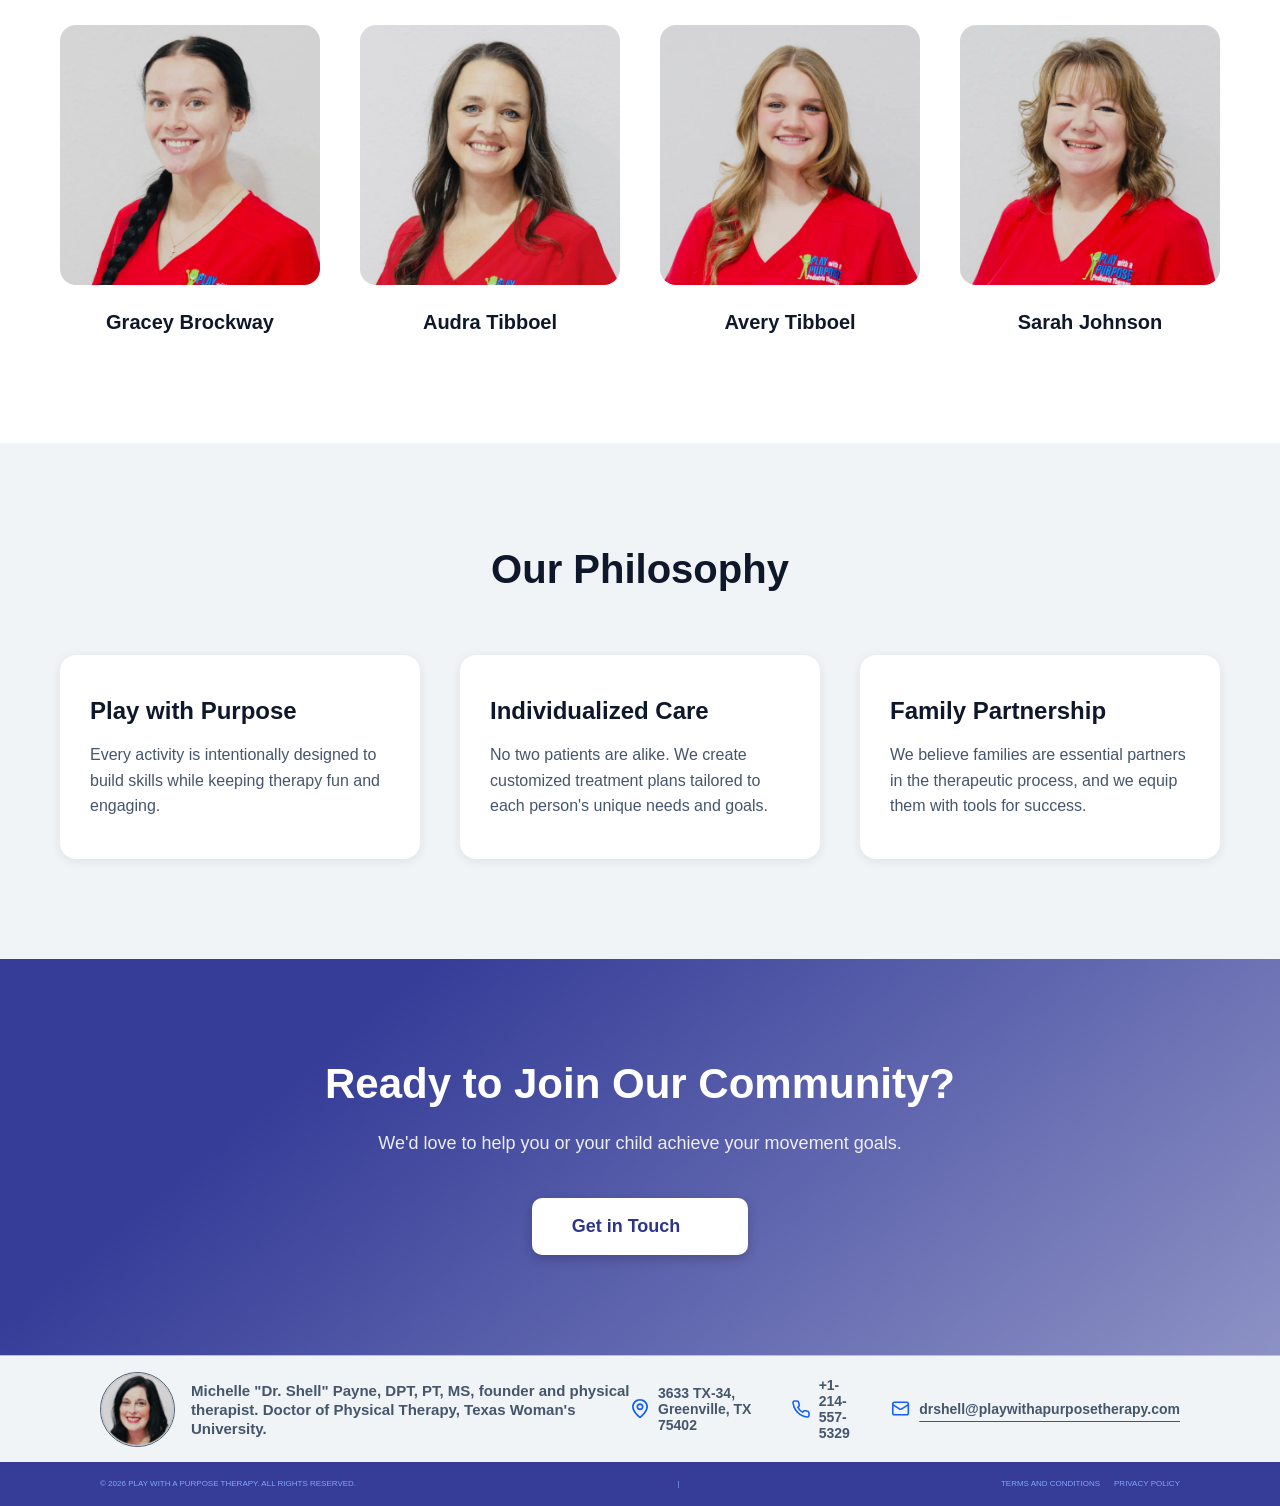
==== commit 6e5c9ba5: "Fix comment formatting for team member section Updated comment structure for team member role." ====
--- a/about.html
+++ b/about.html
@@ -172,8 +172,8 @@
         <div class="team-member">
           <img src="assets/play-about/team-02.webp" alt="Team member" class="team-photo">
           <h3 class="team-name">Susan Payne</h3>
-          <!-- <p class="team-role">Movement Specialist</p> -->
-        </div>
+          <!-- <p class="team-role">Movement Specialist</p> 
+        </div> -->
 
         <div class="team-member">
           <img src="assets/play-about/team-03.webp" alt="Team member" class="team-photo">
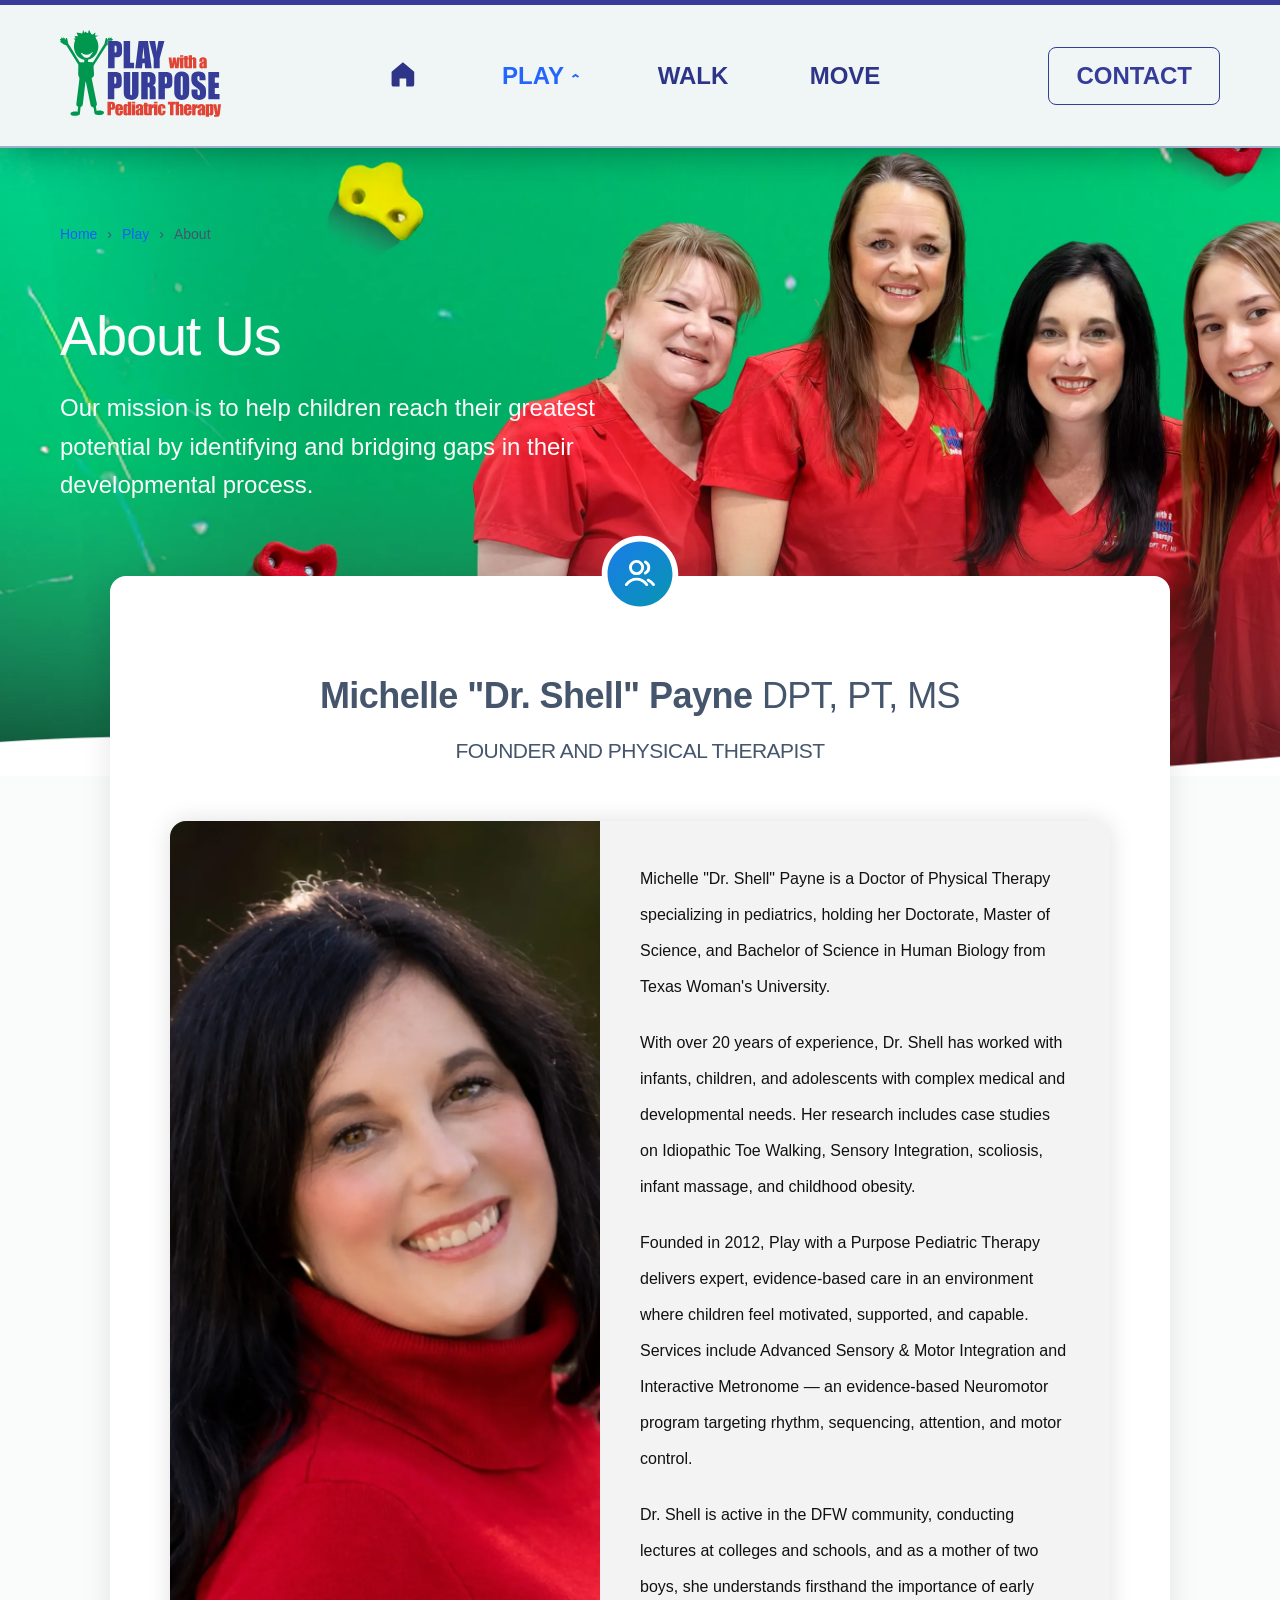
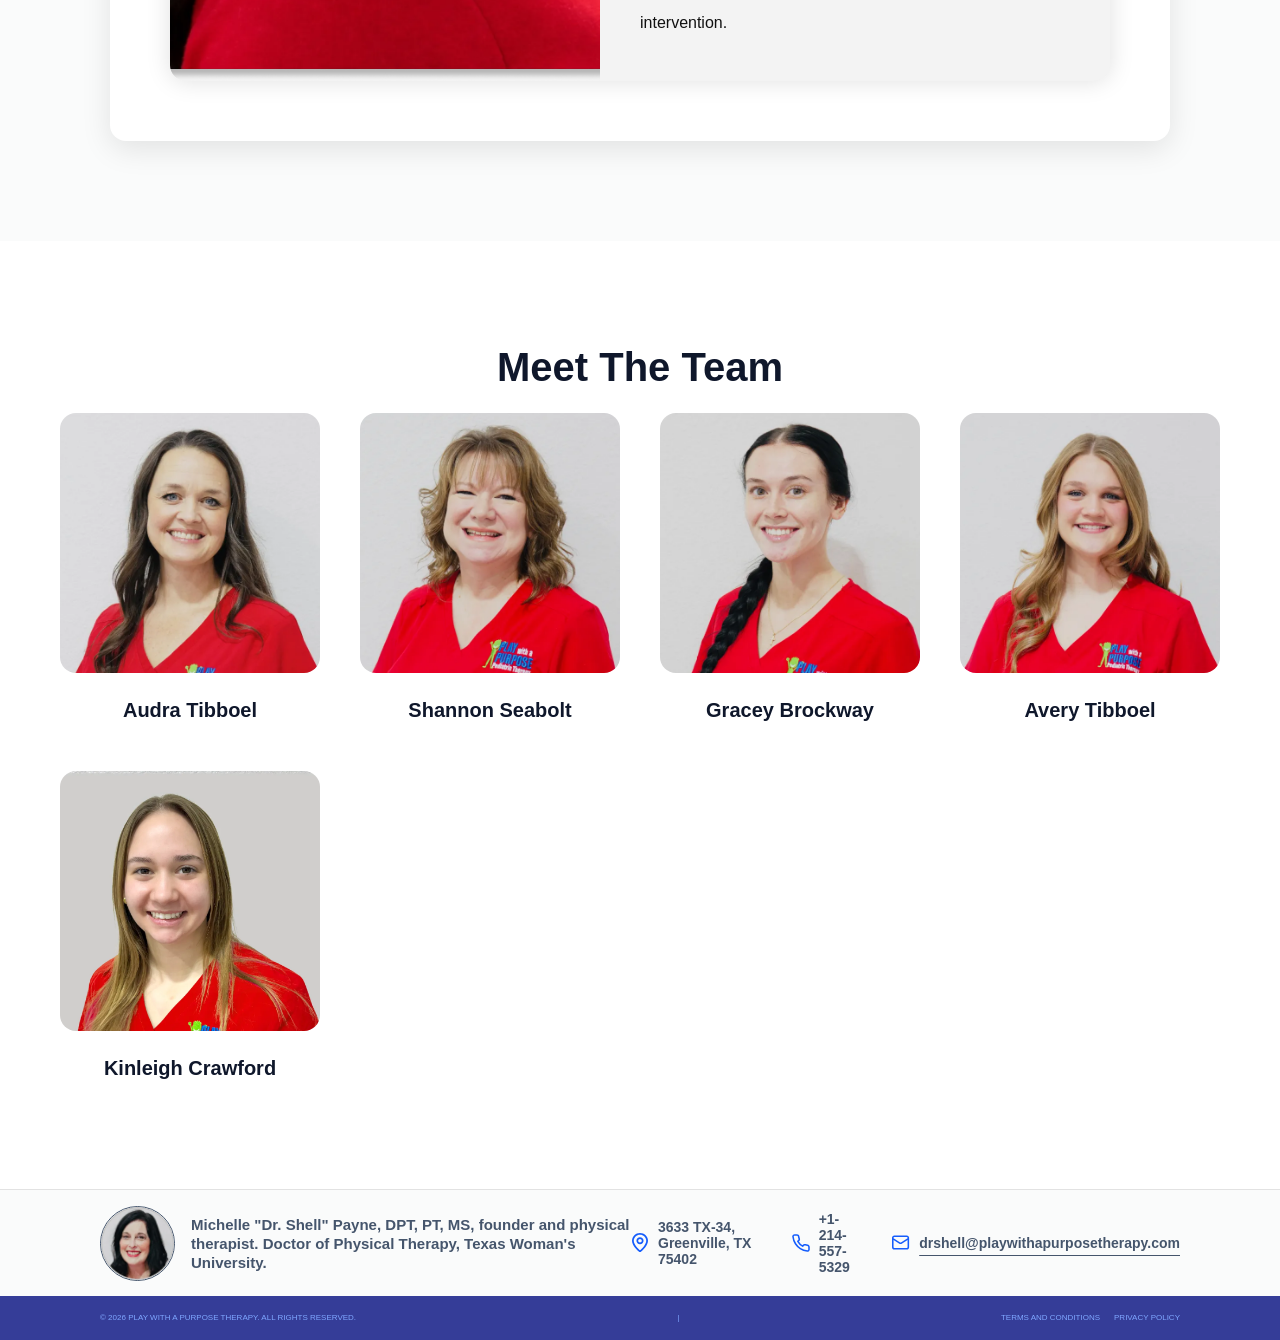
==== commit d2cbdb5c: "update all" ====
--- a/about.html
+++ b/about.html
@@ -121,7 +121,7 @@
       
       <h1 class="page-title">About Us</h1>
       <p class="page-description">
-        Dedicated to helping children and adults achieve their movement goals through expert, compassionate care.
+        Our mission is to help children reach their greatest potential by identifying and bridging gaps in their developmental process.
       </p>
     </div>
   </section>
@@ -136,19 +136,26 @@
           <img src="assets/play-about/icons-large.svg" alt="">
         </div>
 
-        <h2 class="section-title">Meet Our Founder</h2>
-
         <!-- FOUNDER CONTENT -->
+        <div class="founder-heading">
+          <h2 class="founder-name"><strong>Michelle "Dr. Shell" Payne</strong> DPT, PT, MS</h2>
+          <p class="founder-title">FOUNDER AND PHYSICAL THERAPIST</p>
+        </div>
+
       <div class="founder-card">
-        <img src="assets/play-about/team-01-large.webp" alt="Michelle Shell Payne, DPT" class="founder-image">
+        <img src="assets/play-about/team-01-large.webp" alt="Michelle Dr. Shell Payne, DPT, PT, MS" class="founder-image">
         <div class="founder-content">
-          <h2 class="founder-name">Michelle "Shell" Payne, DPT</h2>
-          <p class="founder-title">Founder & Physical Therapist</p>
-          <p class="founder-bio">
-            Doctor of Physical Therapy from Texas Woman's University. With years of experience in pediatric and adult therapy, Shell founded Play with a Purpose to provide specialized, individualized care in Greenville, TX.
-          </p>
-          <p class="founder-bio">
-            Her passion is helping children build the skills they need for the job of living, and empowering adults to break free from sedentary lifestyles through targeted movement therapy.
+          <p class="founder-bio">
+            Michelle "Dr. Shell" Payne is a Doctor of Physical Therapy specializing in pediatrics, holding her Doctorate, Master of Science, and Bachelor of Science in Human Biology from Texas Woman's University.
+          </p>
+          <p class="founder-bio">
+            With over 20 years of experience, Dr. Shell has worked with infants, children, and adolescents with complex medical and developmental needs. Her research includes case studies on Idiopathic Toe Walking, Sensory Integration, scoliosis, infant massage, and childhood obesity.
+          </p>
+          <p class="founder-bio">
+            Founded in 2012, Play with a Purpose Pediatric Therapy delivers expert, evidence-based care in an environment where children feel motivated, supported, and capable. Services include Advanced Sensory &amp; Motor Integration and Interactive Metronome — an evidence-based Neuromotor program targeting rhythm, sequencing, attention, and motor control.
+          </p>
+          <p class="founder-bio">
+            Dr. Shell is active in the DFW community, conducting lectures at colleges and schools, and as a mother of two boys, she understands firsthand the importance of early intervention.
           </p>
         </div>
       </div>
@@ -161,86 +168,36 @@
   <!-- TEAM SECTION -->
   <section class="team-section">
     <div class="team-container">
-      <h2 class="section-title">Our Team</h2>
-      <p class="section-description">
-        Our dedicated therapists and support staff work together to provide exceptional care.
-      </p>
+      <h2 class="section-title">Meet The Team</h2>
       
       <div class="team-grid">
         
-      <!--  
-        <div class="team-member">
-          <img src="assets/play-about/team-02.webp" alt="Team member" class="team-photo">
-          <h3 class="team-name">Susan Payne</h3>
-          <!-- <p class="team-role">Movement Specialist</p> 
-        </div> -->
-
-        <div class="team-member">
-          <img src="assets/play-about/team-03.webp" alt="Team member" class="team-photo">
+        <div class="team-member">
+          <img src="assets/play-about/team-04.webp" alt="Audra Tibboel" class="team-photo">
+          <h3 class="team-name">Audra Tibboel</h3>
+        </div>
+        
+        <div class="team-member">
+          <img src="assets/play-about/team-06.webp" alt="Shannon Seabolt" class="team-photo">
+          <h3 class="team-name">Shannon Seabolt</h3>
+        </div>
+
+        <div class="team-member">
+          <img src="assets/play-about/team-03.webp" alt="Gracey Brockway" class="team-photo">
           <h3 class="team-name">Gracey Brockway</h3>
-          <!-- <p class="team-role">Orthotics Specialist</p> -->
-        </div>
-        
-        <div class="team-member">
-          <img src="assets/play-about/team-04.webp" alt="Team member" class="team-photo">
-          <h3 class="team-name">Audra Tibboel</h3>
-          <!-- <p class="team-role">Physical Therapist</p> -->
-        </div>
-        
-        <div class="team-member">
-          <img src="assets/play-about/team-05.webp" alt="Team member" class="team-photo">
+        </div>
+        
+        <div class="team-member">
+          <img src="assets/play-about/team-05.webp" alt="Avery Tibboel" class="team-photo">
           <h3 class="team-name">Avery Tibboel</h3>
-          <!-- <p class="team-role">Office Manager</p> -->
-        </div>
-        <div class="team-member">
-          <img src="assets/play-about/team-06.webp" alt="Team member" class="team-photo">
-          <h3 class="team-name">Sarah Johnson</h3>
-          <!-- <p class="team-role">Pediatric PT Assistant</p> -->
-        </div>
-
-
-      </div>
-    </div>
-  </section>
-
-  <!-- PHILOSOPHY SECTION -->
-  <section class="philosophy-section">
-    <div class="philosophy-container">
-      <h2 class="section-title">Our Philosophy</h2>
-      <div class="philosophy-content">
-        <div class="philosophy-item">
-          <h3 class="philosophy-title">Play with Purpose</h3>
-          <p class="philosophy-description">
-            Every activity is intentionally designed to build skills while keeping therapy fun and engaging.
-          </p>
-        </div>
-        <div class="philosophy-item">
-          <h3 class="philosophy-title">Individualized Care</h3>
-          <p class="philosophy-description">
-            No two patients are alike. We create customized treatment plans tailored to each person's unique needs and goals.
-          </p>
-        </div>
-        <div class="philosophy-item">
-          <h3 class="philosophy-title">Family Partnership</h3>
-          <p class="philosophy-description">
-            We believe families are essential partners in the therapeutic process, and we equip them with tools for success.
-          </p>
-        </div>
-      </div>
-    </div>
-  </section>
-
-  <!-- CTA SECTION -->
-  <section class="cta-section">
-    <div class="cta-container">
-      <h2 class="cta-title">Ready to Join Our Community?</h2>
-      <p class="cta-description">We'd love to help you or your child achieve your movement goals.</p>
-      <a href="contact.html" class="cta-btn">
-        Get in Touch
-        <svg width="16" height="16" viewBox="0 0 16 16" fill="none">
-          <path d="M8 4L12 8L8 12M4 8H12" stroke="white" stroke-width="2" stroke-linecap="round"/>
-        </svg>
-      </a>
+        </div>
+
+        <div class="team-member">
+          <img src="assets/play-about/team-07.webp" alt="Kinleigh Crawford" class="team-photo">
+          <h3 class="team-name">Kinleigh Crawford</h3>
+        </div>
+
+      </div>
     </div>
   </section>
 
--- a/css/main.css
+++ b/css/main.css
@@ -1,4 +1,30 @@
-/* MAIN STYLES - LANDING PAGE */
+/* ==========================================================================
+   MAIN.CSS — SINGLE SOURCE OF TRUTH FOR ALL STYLES
+   ==========================================================================
+   
+   ALL pages load ONLY this file. Do NOT create page-specific CSS files.
+   Previously, duplicate styles in contact.css, landing.css, and a second
+   contact block within this file caused 2+ weeks of cascade conflicts.
+   Those files have been archived to assets/archive/css-deprecated/.
+   
+   STRUCTURE:
+   1. Variables & Reset            (line ~15)
+   2. Header / Navigation          (line ~80)
+   3. Mobile Menu                  (line ~315)
+   4. Landing Page (index.html)    (line ~470)  — Hero, Three Paths, Cards
+   5. Footer                       (line ~840)
+   6. Responsive (Landing)         (line ~930)
+   7. Subpage Hero Pattern         (line ~1130) — Breadcrumb, Page Title
+   8. Page-specific Hero Overrides (line ~1220) — Play, Walk, Move, Contact
+   9. Contact Form & Clinic        (line ~1400) — THE ONLY contact styles
+   10. Secondary Page Archetype    (line ~1630) — Card overlap pattern
+   11. Page-specific Content       (line ~1750+) — Conditions, Solutions, etc.
+   12. Responsive (All Pages)      (line ~3090+)
+   
+   RULE: Never duplicate selectors. Search before adding new rules.
+   ========================================================================== */
+
+/* MAIN STYLES */
 
 :root {
   --main-blue: #353D98;
@@ -10,7 +36,7 @@
   --green: #00A63E;
   --text-dark: #45556C;
   --text-darker: #0F172B;
-  --bg-light: #F0F4F6;
+  --bg-light: #FAFBFB;
   --bg-white: #FFFFFF;
   --max-width: 1500px;
 }
@@ -68,13 +94,9 @@
 
 /* ========== HEADER ========== */
 .site-header {
-  position: fixed;
-  top: 0;
-  left: 0;
-  right: 0;
+  position: relative;
   z-index: 1000;
-  background: rgba(240, 244, 246, 0.9);
-  backdrop-filter: blur(2px);
+  background: var(--bg-light);
   border-top: 5px solid var(--main-blue);
   box-shadow: 0 4px 35px rgba(0, 0, 0, 0.36);
 }
@@ -457,7 +479,6 @@
   position: relative;
   width: 100%;
   min-height: 630px;
-  margin-top: 148px;
   overflow: visible;
 }
 
@@ -553,7 +574,8 @@
 
 .hero-btn {
   background: #EDEDED;
-  color: var(--light-blue);
+  /* color: var(--light-blue); */
+  color: #353D98;
   text-transform: uppercase;
   padding: 22px 43px;
   border-radius: 11px;
@@ -837,7 +859,7 @@
   padding: 0 100px;
   height: 107px;
   background: var(--bg-light);
-  border-top: 1px solid #C0C0C0;
+  border-top: 1px solid #E2E2E2;
 }
 
 .footer-bio {
@@ -998,7 +1020,6 @@
   
   .hero {
     height: auto;
-    margin-top: 100px;
   }
   
   .hero-content {
@@ -1183,12 +1204,12 @@
 
 .page-title {
   font-family: 'Inter', sans-serif;
-  font-weight: 400;
+  font-weight: 500;
   font-size: 56px;
   line-height: 1.2;
-  letter-spacing: -2px;
+  letter-spacing: -1.23px;
   color: var(--secondary-blue);
-  margin: 0 0 20px;
+  margin: 60px 0 20px;
 }
 
 .page-subtitle {
@@ -1203,11 +1224,15 @@
 .page-description {
   font-family: 'Inter', sans-serif;
   font-weight: 400;
-  font-size: 18px;
+  font-size: 24px;
   line-height: 1.6;
   color: var(--text-dark);
   max-width: 600px;
   margin: 0;
+}
+#about .page-description,
+#about .page-title {
+  color: var(--bg-light);
 }
 
 .hero-icon-large {
@@ -1384,8 +1409,7 @@
   margin-bottom: 27px;
 }
 
-.contact-description,
-.conditions-description {
+.contact-description {
   font-family: 'Inter', sans-serif;
   font-weight: 300;
   font-size: 28px;
@@ -1393,11 +1417,6 @@
   letter-spacing: -0.3343px;
   max-width: 520px;
   color: #000;
-}
-
-.conditions-description {
-  max-width: 461px;
-  text-shadow: 0px 4px 21.2px white;
 }
 
 /* Contact Secondary Section */
@@ -1503,6 +1522,32 @@
   box-shadow: 0 4px 12px rgba(84, 137, 255, 0.4);
 }
 
+/* Form Confirmation State */
+.form-confirmation {
+  display: flex;
+  flex-direction: column;
+  align-items: center;
+  justify-content: center;
+  text-align: center;
+  padding: 80px 40px;
+  min-height: 400px;
+}
+
+.confirmation-title {
+  font-family: 'Inter', sans-serif;
+  font-weight: 700;
+  font-size: 36px;
+  color: var(--main-blue);
+  margin: 30px 0 16px;
+}
+
+.confirmation-text {
+  font-family: 'Inter', sans-serif;
+  font-weight: 400;
+  font-size: 20px;
+  color: var(--text-dark);
+}
+
 /* Clinic Section */
 .clinic-section {
   background: linear-gradient(175.929deg, rgb(247, 250, 254) 38.614%, rgb(129, 162, 246) 135.72%);
@@ -1527,6 +1572,7 @@
 .clinic-section .clinic-content {
   position: relative;
   z-index: 1;
+  margin-bottom: 100px;
 }
 
 .clinic-title {
@@ -1552,15 +1598,14 @@
 }
 
 .clinic-content {
-  max-width: 1380px;
-  margin: 0 auto;
-  display: flex;
+  display: flex;
+  justify-content: center;
   gap: 74px;
   align-items: center;
 }
 
 .map-container {
-  flex: 1 0 auto;
+  flex-shrink: 0;
   width: 581px;
   height: 533px;
   border: 22px solid white;
@@ -1569,8 +1614,13 @@
   overflow: hidden;
 }
 
+.map-container img {
+  width: 100%;
+  height: 100%;
+  object-fit: cover;
+}
+
 .clinic-details {
-  flex: 1;
   display: flex;
   flex-direction: column;
   gap: 54px;
@@ -1632,7 +1682,6 @@
   position: relative;
   width: 100%;
   min-height: 630px;
-  margin-top: 146px; /* Account for fixed header */
   overflow: visible;
 }
 
@@ -1699,12 +1748,12 @@
 /* White card - THIS is what overlaps the hero with negative positioning */
 .secondary-card {
   position: relative;
-  top: -100px; /* Pulls WHITE CARD up to overlap hero */
+  top: -200px; /* Pulls WHITE CARD up to overlap hero */
   background: white;
   border-radius: 16px;
   padding: 100px 60px 60px; /* Extra top padding for the icon */
   box-shadow: 0 8px 30px rgba(0, 0, 0, 0.1);
-  margin-bottom: -100px; /* Compensate for the negative top so content below flows correctly */
+  margin-bottom: -200px; /* Compensate for the negative top so content below flows correctly */
 }
 
 .secondary-card .section-title {
@@ -1729,7 +1778,7 @@
 }
 
 .content-image-centered {
-  max-width: 600px;
+  max-width: 1000px;
   margin: 0 auto 60px;
 }
 
@@ -1761,19 +1810,21 @@
 }
 
 .secondary-card .founder-card {
-  background: var(--bg-light);
   border-radius: 16px;
   overflow: hidden;
   display: grid;
-  grid-template-columns: 300px 1fr;
-  box-shadow: none;
+  grid-template-columns: 430px 1fr;
+  box-shadow: 0 0 24px rgba(0, 0, 0, 0.13);
   margin: 0;
 }
 
 .secondary-card .founder-image {
   width: 100%;
   height: 100%;
+  min-height: 0;
+  display: block;
   object-fit: cover;
+  align-self: stretch;
 }
 
 .secondary-card .founder-content {
@@ -2059,19 +2110,63 @@
 .condition-title {
   font-family: 'Inter', sans-serif;
   font-weight: 700;
-  font-size: 28px;
-  line-height: 1.3;
-  color: var(--text-darker);
-  margin: 0 0 16px;
+  font-size: 21px;
+  line-height: 37.5px;
+  color: var(--text-dark);
+  margin: 0 0 12px;
+  text-transform: uppercase;
+  letter-spacing: 0.0824px;
 }
 
 .condition-description {
   font-family: 'Inter', sans-serif;
-  font-weight: 400;
-  font-size: 16px;
-  line-height: 1.6;
+  font-weight: 500;
+  font-size: 18px;
+  line-height: 32px;
   color: var(--text-dark);
   margin: 0;
+  letter-spacing: 0.0824px;
+}
+
+/* Condition Checklists */
+.condition-checklist {
+  display: flex;
+  gap: 81px;
+  margin-top: 9px;
+  font-family: 'Inter', sans-serif;
+  font-weight: 500;
+  font-size: 18px;
+  line-height: 36px;
+  color: var(--text-dark);
+  letter-spacing: 0.0824px;
+}
+
+.condition-checklist.columns-1 {
+  gap: 0;
+}
+
+.condition-checklist.columns-3 {
+  gap: 81px;
+}
+
+.checklist-column p {
+  margin: 0;
+  white-space: nowrap;
+}
+
+/* Section Tagline */
+.section-tagline {
+  font-family: 'Inter', sans-serif;
+  font-weight: 700;
+  font-size: 36px;
+  line-height: 52px;
+  color: var(--text-dark);
+  text-align: center;
+  letter-spacing: -0.5309px;
+  margin-top: 60px;
+  max-width: 800px;
+  margin-left: auto;
+  margin-right: auto;
 }
 
 /* ========== SOLUTIONS CONTENT SECTION ========== */
@@ -2315,7 +2410,7 @@
   left: 0;
   right: 0;
   bottom: 0;
-  background: rgba(255, 255, 255, 0.79);
+  /* background: rgba(255, 255, 255, 0.79); */
   pointer-events: none;
 }
 /* .hero-secondary.walk-hero::after {
@@ -2337,6 +2432,7 @@
 .walk-secondary-section.custom-orthotic-support .walk-secondary-container {
   position: relative;
   z-index: 0;
+  margin-top:100px;
 }
 
 /* About Orthotics Section (gradient background) */
@@ -2388,23 +2484,13 @@
 }
 
 .walk-image-frame {
-  position: relative;
   width: 100%;
-  height: 532px;
-  transform: rotate(3deg);
-  border: 12px solid white;
-  border-radius: 40px;
-  overflow: hidden;
-  box-shadow: 0px 5px 18px rgba(0, 0, 0, 0.3);
-  background: linear-gradient(to top, rgba(0, 0, 0, 0.2), rgba(0, 0, 0, 0));
 }
 
 .walk-image-frame img {
   width: 100%;
-  height: 100%;
-  object-fit: cover;
-  transform: rotate(-3deg) scale(1.2);
-  transform-origin: center;
+  height: auto;
+  display: block;
 }
 
 /* Content Styles */
@@ -2420,31 +2506,30 @@
 .walk-secondary-title {
   font-family: 'Inter', sans-serif;
   font-weight: 700;
-  font-size: 43px;
+  font-size: 36px;
   line-height: 40px;
-  color: var(--text-darker);
+  color: var(--text-dark);
   margin: 0 0 16px;
   letter-spacing: -0.53px;
 }
 
 .walk-secondary-subtitle {
   font-family: 'Inter', sans-serif;
-  font-weight: 600;
-  font-size: 25px;
-  line-height: 35px;
-  color: var(--text-darker);
+  font-weight: 500;
+  font-size: 16px;
+  line-height: 32px;
+  color: var(--text-dark);
   margin: 0;
-  letter-spacing: -0.5px;
 }
 
 /* About Orthotics Text */
 .walk-about-text {
   font-family: 'Inter', sans-serif;
   font-weight: 500;
-  font-size: 23.137px;
-  line-height: 43px;
-  color: var(--text-darker);
-  letter-spacing: 0.0824px;
+  font-size: 16px;
+  line-height: 32px;
+  color: var(--text-dark);
+  margin-bottom: 50px;
 }
 
 .walk-about-text p {
@@ -2488,6 +2573,18 @@
   color: var(--text-darker);
   margin: 0;
   letter-spacing: -0.3125px;
+}
+
+.walk-benefits-list {
+  font-family: 'Inter', sans-serif;
+  font-weight: 500;
+  font-size: 16px;
+  line-height: 36px;
+  color: var(--text-dark);
+}
+
+.walk-benefits-list p {
+  margin: 0;
 }
 
 /* Schedule Consultation Button */
@@ -2525,7 +2622,7 @@
 
 /* Life-changing Treatment Section (white/gradient background) */
 .move-secondary-section.life-changing-treatment {
-  background: linear-gradient(176.977deg, rgb(247, 250, 254) 38.614%, rgb(129, 162, 246) 135.72%);
+  /* background: linear-gradient(176.977deg, rgb(247, 250, 254) 38.614%, rgb(129, 162, 246) 135.72%); */
   padding: 155px 0;
   position: relative;
 }
@@ -2537,7 +2634,7 @@
   left: 0;
   right: 0;
   bottom: 0;
-  background: rgba(255, 255, 255, 0.79);
+  /* background: rgba(255, 255, 255, 0.79); */
   pointer-events: none;
 }
 
@@ -2621,7 +2718,7 @@
 .move-secondary-title {
   font-family: 'Inter', sans-serif;
   font-weight: 700;
-  font-size: 43px;
+  font-size: 36px;
   line-height: 40px;
   color: var(--text-darker);
   margin: 0 0 16px;
@@ -2630,32 +2727,32 @@
 
 .move-secondary-subtitle {
   font-family: 'Inter', sans-serif;
-  font-weight: 600;
-  font-size: 25px;
-  line-height: 35px;
+  font-weight: 500;
+  font-size: 18px;
+  line-height: 32px;
   color: var(--text-darker);
   margin: 0;
-  letter-spacing: -0.5px;
+  letter-spacing: 0;
 }
 
 /* Our Approach Content */
 .move-approach-intro {
   font-family: 'Inter', sans-serif;
   font-weight: 500;
-  font-size: 23.137px;
-  line-height: 43px;
+  font-size: 18px;
+  line-height: 32px;
   color: var(--text-darker);
   margin: 0 0 29px;
-  letter-spacing: 0.0824px;
+  letter-spacing: 0;
 }
 
 .move-approach-list {
   font-family: 'Inter', sans-serif;
   font-weight: 500;
-  font-size: 23.137px;
-  line-height: 62px;
+  font-size: 18px;
+  line-height: 36px;
   color: var(--text-darker);
-  letter-spacing: 0.0824px;
+  letter-spacing: 0;
 }
 
 .move-approach-list p {
@@ -2727,7 +2824,7 @@
 }
 
 .founder-card {
-  background: white;
+  background: rgb(243, 243, 243);
   border-radius: 16px;
   overflow: hidden;
   display: grid;
@@ -2748,31 +2845,43 @@
   justify-content: center;
 }
 
+.founder-heading {
+  text-align: center;
+  color: var(--text-dark);
+  letter-spacing: -0.53px;
+  margin-bottom: 50px;
+}
+
 .founder-name {
   font-family: 'Inter', sans-serif;
-  font-weight: 700;
-  font-size: 32px;
-  line-height: 1.3;
-  color: var(--text-darker);
-  margin: 0 0 8px;
+  font-weight: 400;
+  font-size: 36px;
+  line-height: 40px;
+  color: var(--text-dark);
+  margin: 0 0 15px;
+}
+
+.founder-name strong {
+  font-weight: 700;
 }
 
 .founder-title {
   font-family: 'Inter', sans-serif;
-  font-weight: 600;
-  font-size: 18px;
-  line-height: 1.3;
-  color: var(--light-blue);
-  margin: 0 0 24px;
+  font-weight: 400;
+  font-size: 21px;
+  line-height: 40px;
+  color: var(--text-dark);
+  text-transform: uppercase;
+  margin: 0;
 }
 
 .founder-bio {
-  font-family: 'Inter', sans-serif;
-  font-weight: 400;
+  font-family: 'Manrope', 'Inter', sans-serif;
+  font-weight: 500;
   font-size: 16px;
-  line-height: 1.6;
-  color: var(--text-dark);
-  margin: 0 0 16px;
+  line-height: 36px;
+  color: #111111;
+  margin: 0 0 20px;
 }
 
 .founder-bio:last-child {
@@ -2898,202 +3007,24 @@
   margin: 0;
 }
 
-/* ========== CONTACT PAGE STYLES ========== */
-.consultation-section {
-  background: white;
-  padding: 100px 0;
-}
-
-.form-card {
-  max-width: 600px;
-  margin: 0 auto;
-  background: white;
-  border-radius: 16px;
-  padding: 50px 40px;
-  box-shadow: 0 4px 20px rgba(0, 0, 0, 0.1);
-  text-align: center;
-}
-
-.form-icon-wrapper {
-  margin-bottom: 30px;
-}
-
-.form-icon {
-  display: inline-block;
-}
-
-.form-card h2 {
-  font-family: 'Inter', sans-serif;
-  font-weight: 700;
-  font-size: 32px;
-  line-height: 1.3;
-  color: var(--text-darker);
-  margin: 0 0 40px;
-}
-
-.contact-form {
-  display: flex;
-  flex-direction: column;
-  gap: 20px;
-}
-
-.form-row {
-  display: grid;
-  grid-template-columns: 1fr 1fr;
-  gap: 20px;
-}
-
-.contact-form input,
-.contact-form textarea {
-  width: 100%;
-  padding: 14px 18px;
-  border: 2px solid #E5E7EB;
-  border-radius: 8px;
-  font-family: 'Inter', sans-serif;
-  font-size: 16px;
-  color: var(--text-dark);
-  transition: border-color 0.2s;
-}
-
-.contact-form input:focus,
-.contact-form textarea:focus {
-  outline: none;
-  border-color: var(--light-blue);
-}
-
-.contact-form textarea {
-  resize: vertical;
-  min-height: 120px;
-}
-
-.submit-btn {
-  background: var(--light-blue);
-  color: white;
-  padding: 16px 40px;
-  border: none;
-  border-radius: 8px;
-  font-family: 'Inter', sans-serif;
-  font-weight: 700;
-  font-size: 16px;
-  cursor: pointer;
-  transition: all 0.3s ease;
-}
-
-.submit-btn:hover {
-  background: var(--secondary-blue);
-  transform: translateY(-2px);
-  box-shadow: 0 4px 12px rgba(21, 93, 252, 0.4);
-}
-
-.clinic-section {
-  background: var(--bg-light);
-  padding: 100px 0;
-}
-
-.clinic-section h2 {
-  font-family: 'Inter', sans-serif;
-  font-weight: 700;
-  font-size: 40px;
-  line-height: 1.3;
-  color: var(--text-darker);
-  text-align: center;
-  margin: 0 0 10px;
-}
-
-.clinic-subtitle {
-  font-family: 'Inter', sans-serif;
-  font-weight: 400;
-  font-size: 18px;
-  line-height: 1.5;
-  color: var(--text-dark);
-  text-align: center;
-  margin: 0 0 60px;
-}
-
-.clinic-content {
-  max-width: var(--max-width);
-  margin: 0 auto;
-  padding: 0 60px;
-  display: grid;
-  grid-template-columns: 1fr 1fr;
-  gap: 60px;
-}
-
-.map-container {
-  border: 22px solid white;
-  border-radius: 15px;
-  box-shadow: 0px 1px 19px rgba(0, 0, 0, 0.27);
-  overflow: hidden;
-  height: 533px;
-}
-
-.map-container img {
-  display: block;
-  width: 100%;
-  height: 100%;
-  object-fit: cover;
-}
-
-.clinic-details {
-  display: flex;
-  flex-direction: column;
-  gap: 30px;
-}
-
-.detail-item {
-  display: flex;
-  gap: 20px;
-  align-items: flex-start;
-}
-
-.detail-icon {
-  flex-shrink: 0;
-  width: 48px;
-  height: 48px;
-  background: rgba(84, 137, 255, 0.1);
-  border-radius: 12px;
-  display: flex;
-  align-items: center;
-  justify-content: center;
-}
-
-.detail-text {
-  flex: 1;
-}
-
-.detail-text strong {
-  font-family: 'Inter', sans-serif;
-  font-weight: 700;
-  font-size: 16px;
-  color: var(--text-darker);
-  display: block;
-  margin-bottom: 8px;
-}
-
-.detail-text p {
-  font-family: 'Inter', sans-serif;
-  font-weight: 400;
-  font-size: 14px;
-  line-height: 1.6;
-  color: var(--text-dark);
-  margin: 0;
-}
-
-.detail-text a {
-  color: var(--light-blue);
-  text-decoration: none;
-}
-
-.detail-text a:hover {
-  text-decoration: underline;
-}
+/* ========== CONTACT PAGE STYLES ==========
+   REMOVED: Duplicate block that was overriding the correct styles
+   defined earlier (around line 1440). The duplicate had different
+   values for .contact-form, .clinic-section, .clinic-content,
+   .clinic-details, .detail-text, etc. — causing cascade conflicts.
+   
+   All contact/clinic styles are now in ONE location only:
+   - Contact hero overrides: ~line 1346
+   - Contact secondary/card: ~line 1403
+   - Contact form: ~line 1438
+   - Clinic section: ~line 1506
+   ========================================== */
 
 /* ========== MOBILE RESPONSIVE UPDATES ========== */
 @media (max-width: 1024px) {
   /* ARCHETYPE 2: Fix secondary hero and content */
   .hero-secondary {
     height: 500px; /* Reduce from 700px */
-    margin-top: 120px;
   }
   
   .hero-secondary .hero-content-wrapper {
@@ -3156,7 +3087,6 @@
     max-width: 500px;
   }
   
-  .walk-image-frame,
   .move-image-frame {
     height: 400px;
   }
@@ -3175,7 +3105,6 @@
   /* ARCHETYPE 2: Mobile fixes for secondary pages */
   .hero-secondary {
     height: 400px; /* Further reduce on mobile */
-    margin-top: 100px;
   }
   
   .hero-secondary .hero-content-wrapper {
@@ -3295,14 +3224,14 @@
   .walk-secondary-subtitle,
   .move-secondary-subtitle,
   .move-approach-intro {
-    font-size: 20px;
-    line-height: 28px;
+    font-size: 16px;
+    line-height: 26px;
   }
   
   .walk-about-text,
   .move-approach-list {
-    font-size: 18px;
-    line-height: 32px;
+    font-size: 16px;
+    line-height: 30px;
   }
   
   .walk-benefits-heading {
@@ -3321,7 +3250,6 @@
     padding: 16px 40px;
   }
   
-  .walk-image-frame,
   .move-image-frame {
     height: 350px;
   }
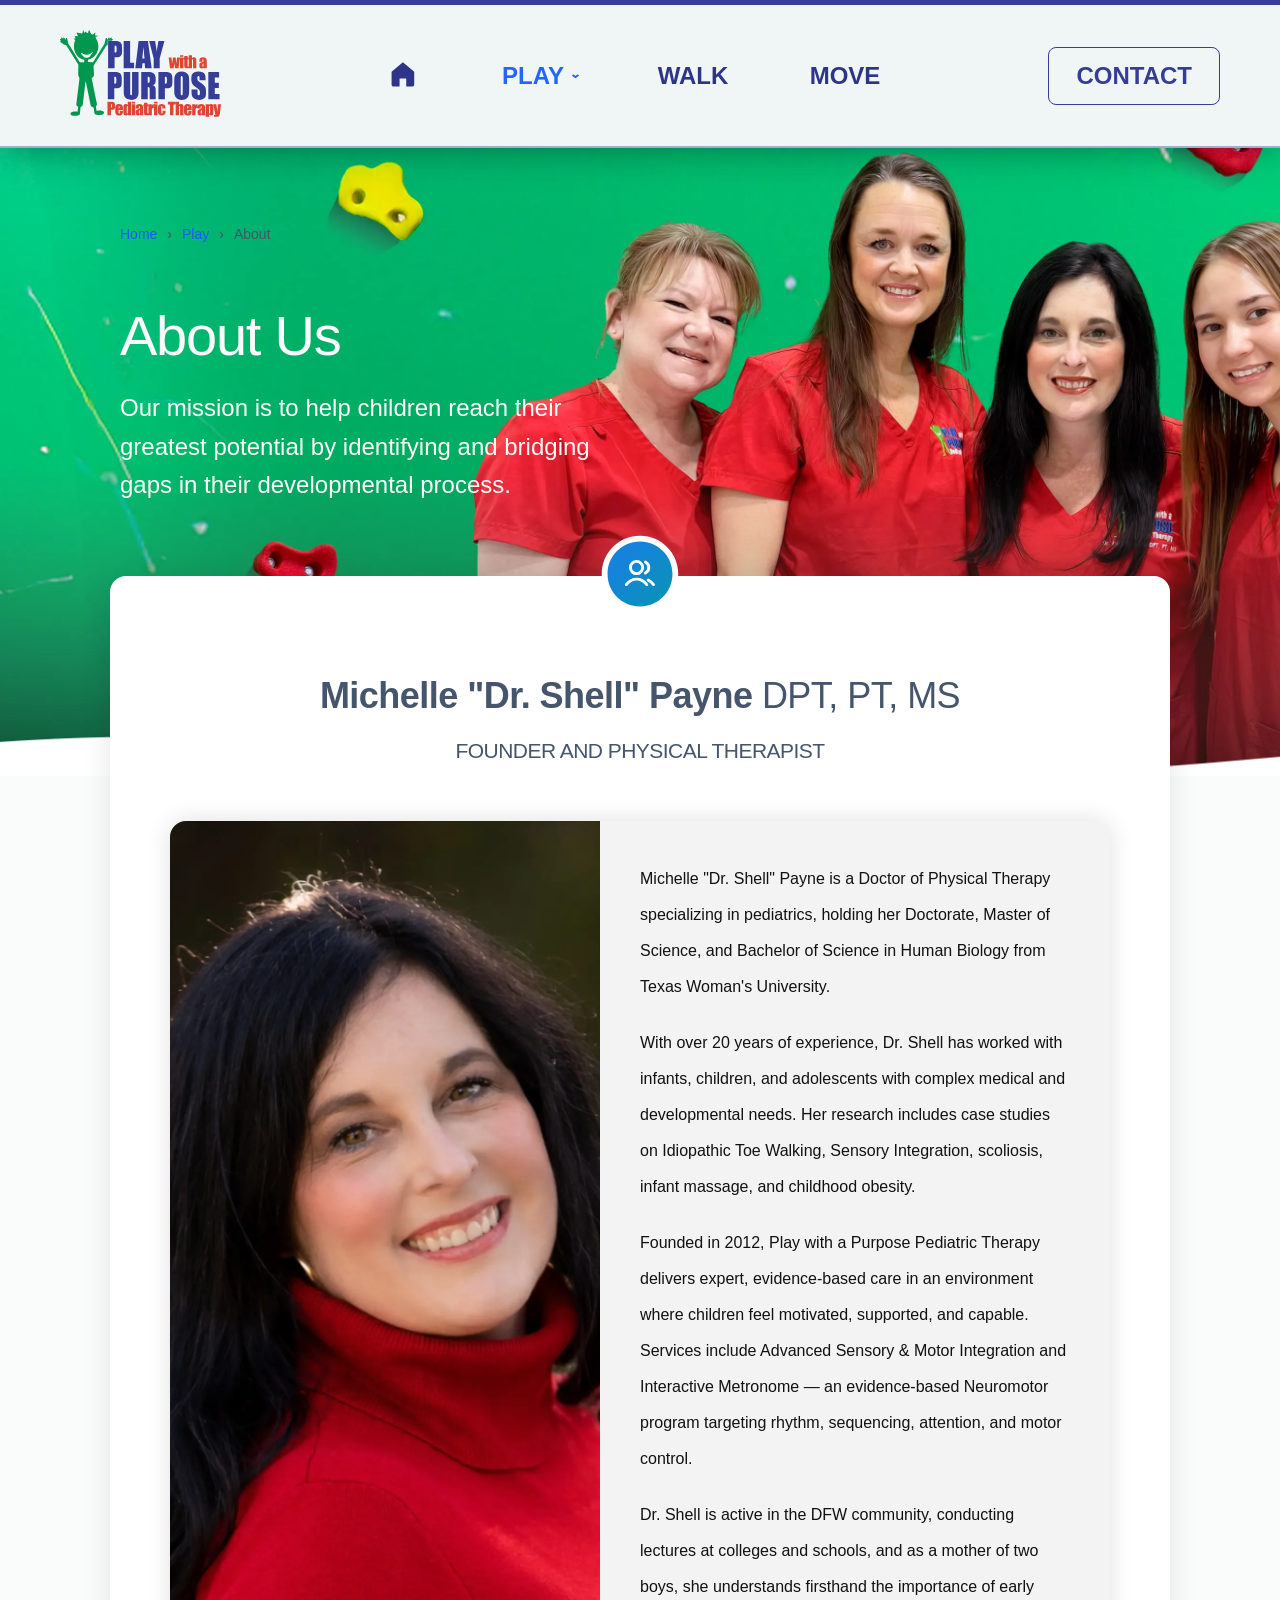
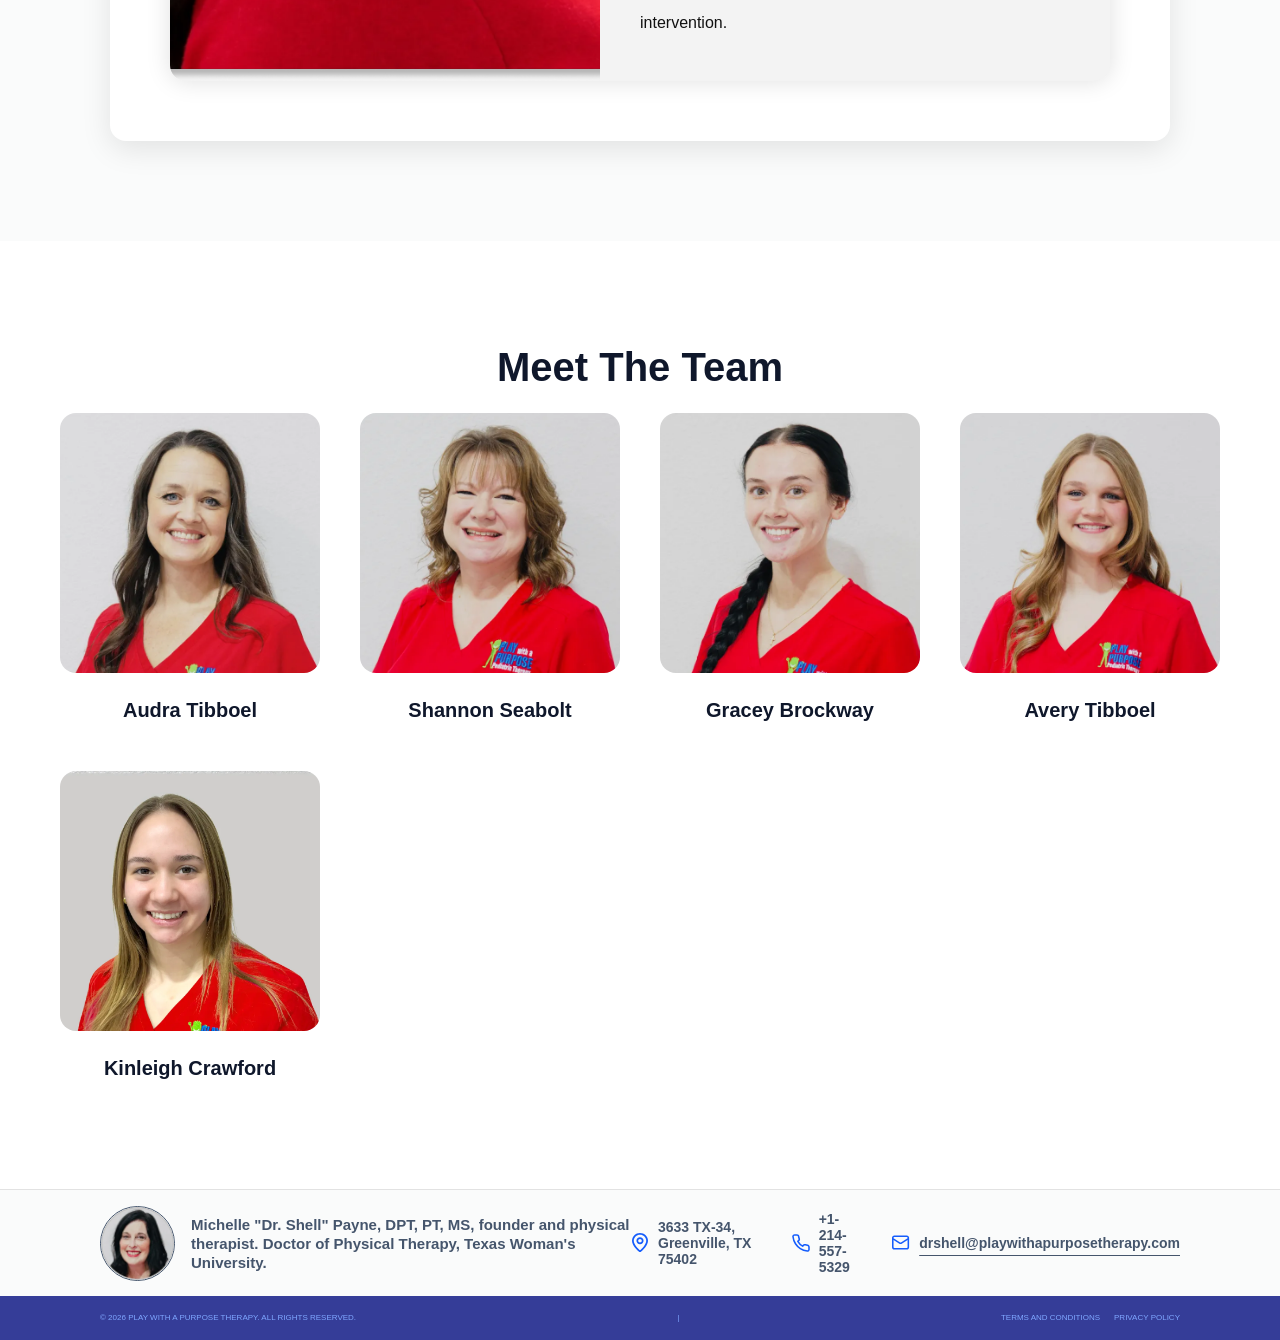
==== commit 6df39c50: "update all" ====
--- a/about.html
+++ b/about.html
@@ -31,7 +31,7 @@
               <button class="nav-link active" id="playMenuBtn">
                 PLAY
                 <svg width="8" height="4" viewBox="0 0 8 4" class="arrow">
-                  <path d="M1 1L4 3L7 1" stroke="#2366FC" stroke-width="2" fill="none"/>
+                  <path d="M1 1L4 3L7 1" stroke="currentColor" stroke-width="2" fill="none"/>
                 </svg>
               </button>
               <div class="submenu" id="playSubmenu">
--- a/css/main.css
+++ b/css/main.css
@@ -211,8 +211,7 @@
   transition: transform 0.3s;
 }
 
-.nav-item.active .arrow,
-.nav-link.active .arrow {
+.nav-item.active .arrow {
   transform: rotate(180deg);
 }
 
@@ -297,7 +296,8 @@
   transition: all 0.3s;
 }
 
-.contact-btn:hover {
+.contact-btn:hover,
+.contact-btn.active {
   background: var(--main-blue);
   color: white;
 }
@@ -1227,7 +1227,8 @@
   font-size: 24px;
   line-height: 1.6;
   color: var(--text-dark);
-  max-width: 600px;
+  /* max-width: 600px; */
+  max-width: 500px;
   margin: 0;
 }
 #about .page-description,
@@ -1370,12 +1371,12 @@
 
 .contact-hero .page-title,
 .contact-hero .page-subtitle,
-.contact-hero .page-description,
 .contact-hero .breadcrumb,
 .contact-hero .breadcrumb a,
 .contact-hero .breadcrumb .separator {
   color: var(--main-blue);
 }
+.contact-hero .page-description {color: var(--text-dark);}
 
 .contact-hero .hero-bg-overlay {
   position: absolute;
@@ -1409,7 +1410,7 @@
   margin-bottom: 27px;
 }
 
-.contact-description {
+/* .contact-description {
   font-family: 'Inter', sans-serif;
   font-weight: 300;
   font-size: 28px;
@@ -1417,7 +1418,7 @@
   letter-spacing: -0.3343px;
   max-width: 520px;
   color: #000;
-}
+} */
 
 /* Contact Secondary Section */
 .contact-secondary {
@@ -1709,7 +1710,7 @@
   right: 0;
   max-width: var(--max-width);
   margin: 0 auto;
-  padding: 80px 60px 0;
+  padding: 80px 60px 0 120px;
   z-index: 1;
 }
 
@@ -1761,7 +1762,8 @@
   font-weight: 700;
   font-size: 32px;
   line-height: 1.3;
-  color: var(--text-darker);
+  /* color: var(--text-darker); */
+  color: var(--text-dark);
   text-align: center;
   margin: 0 0 40px;
 }
